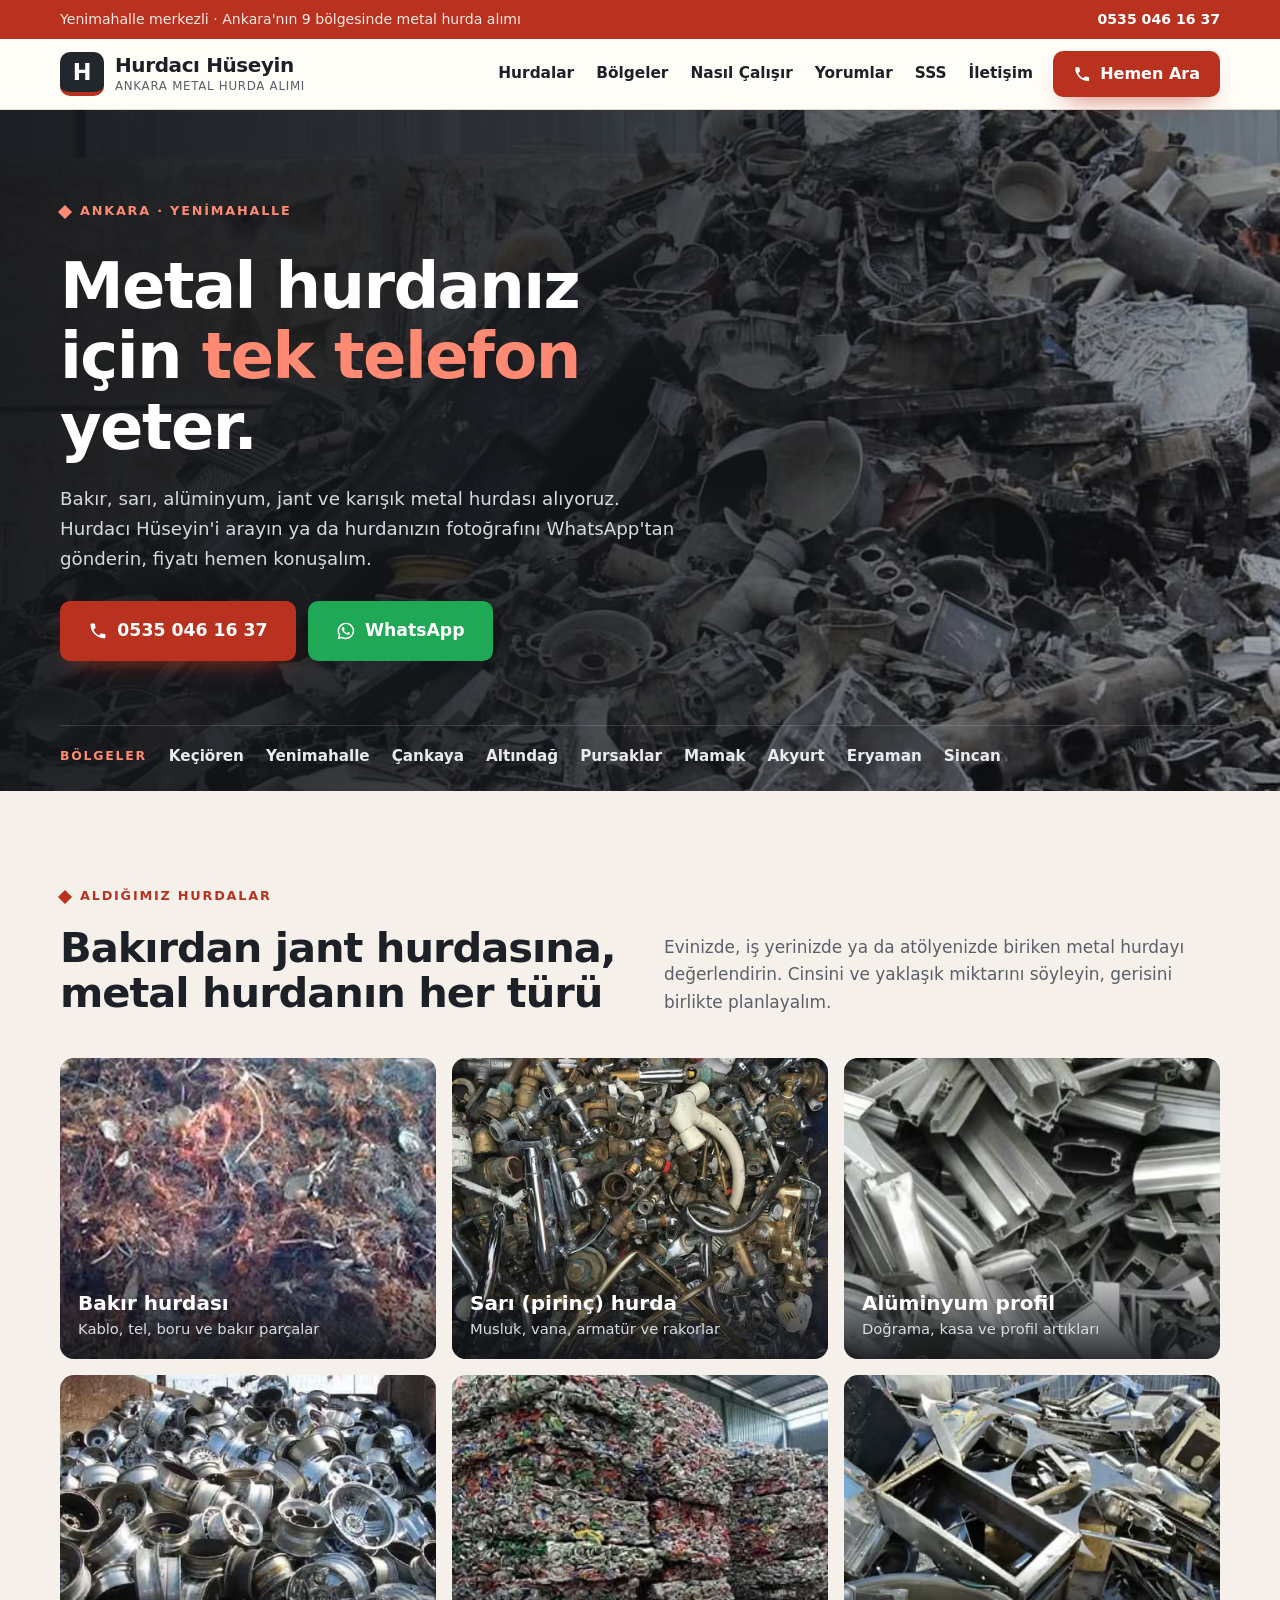
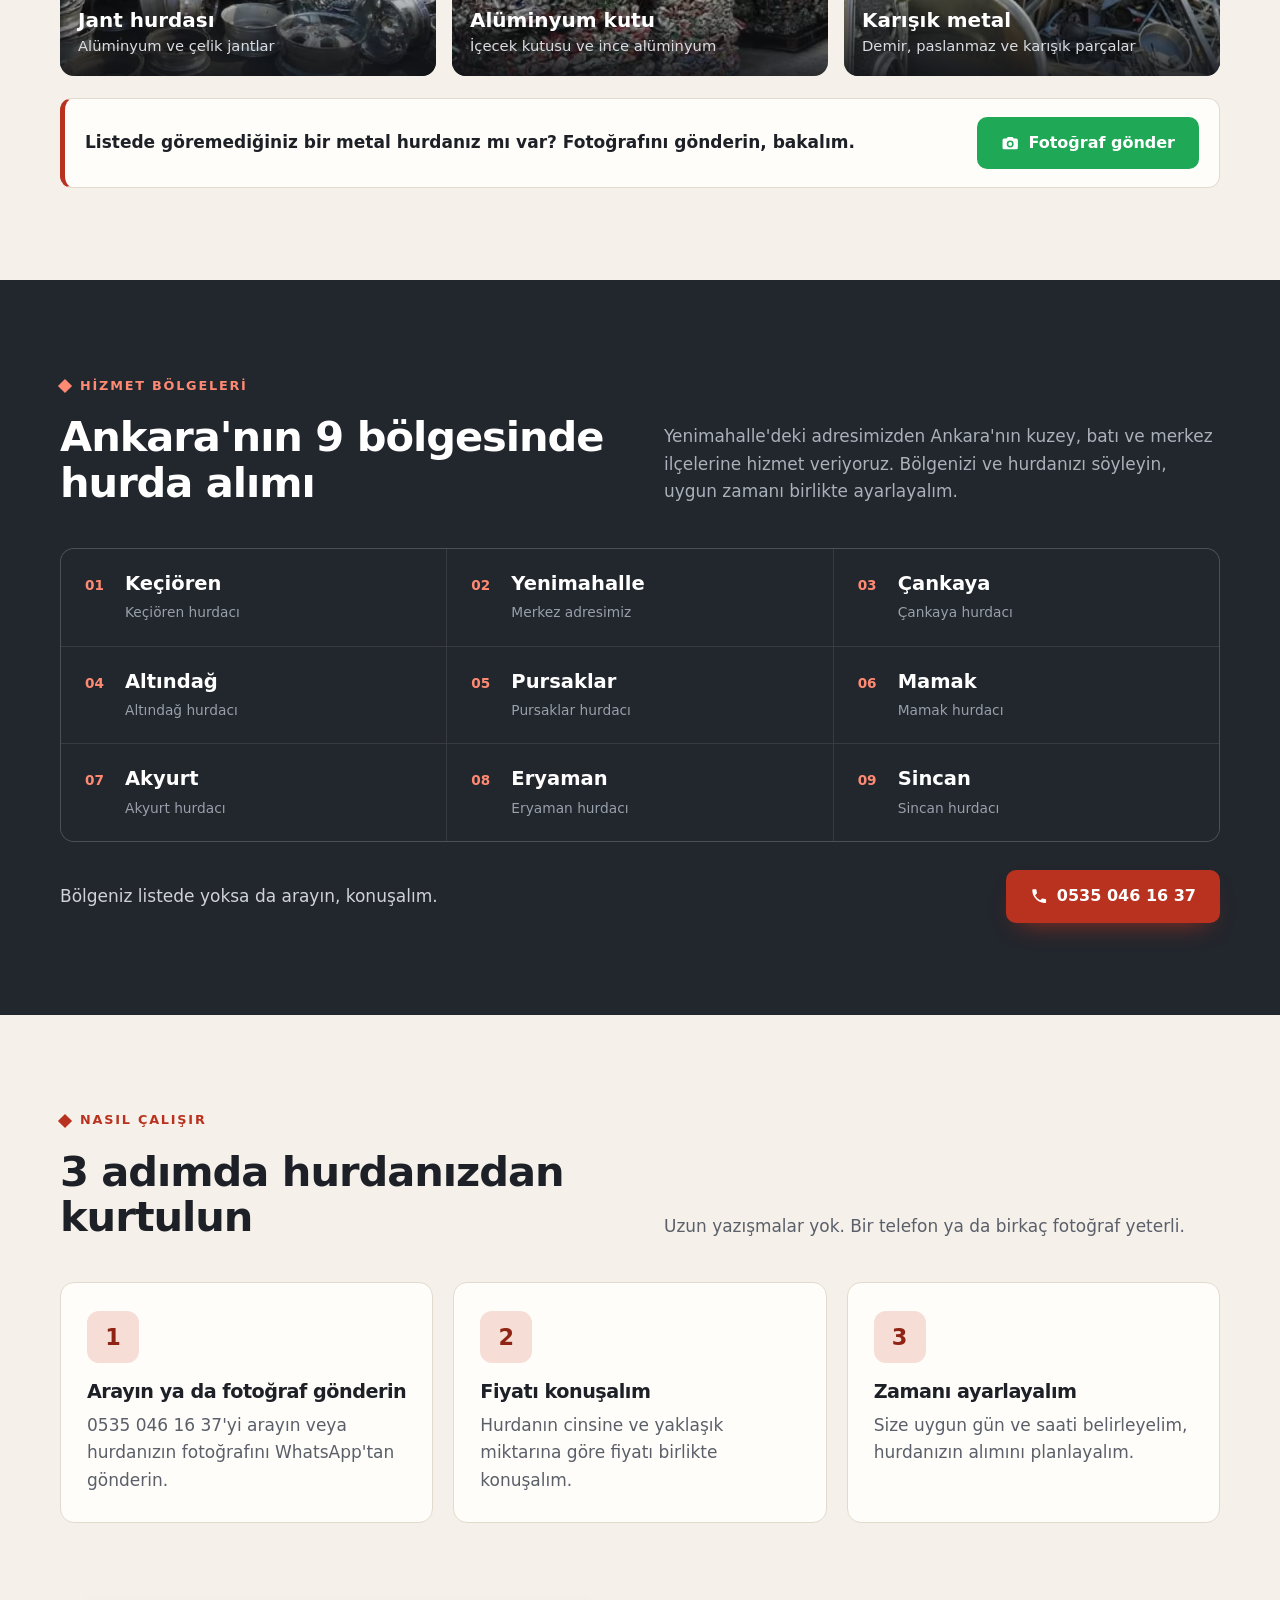
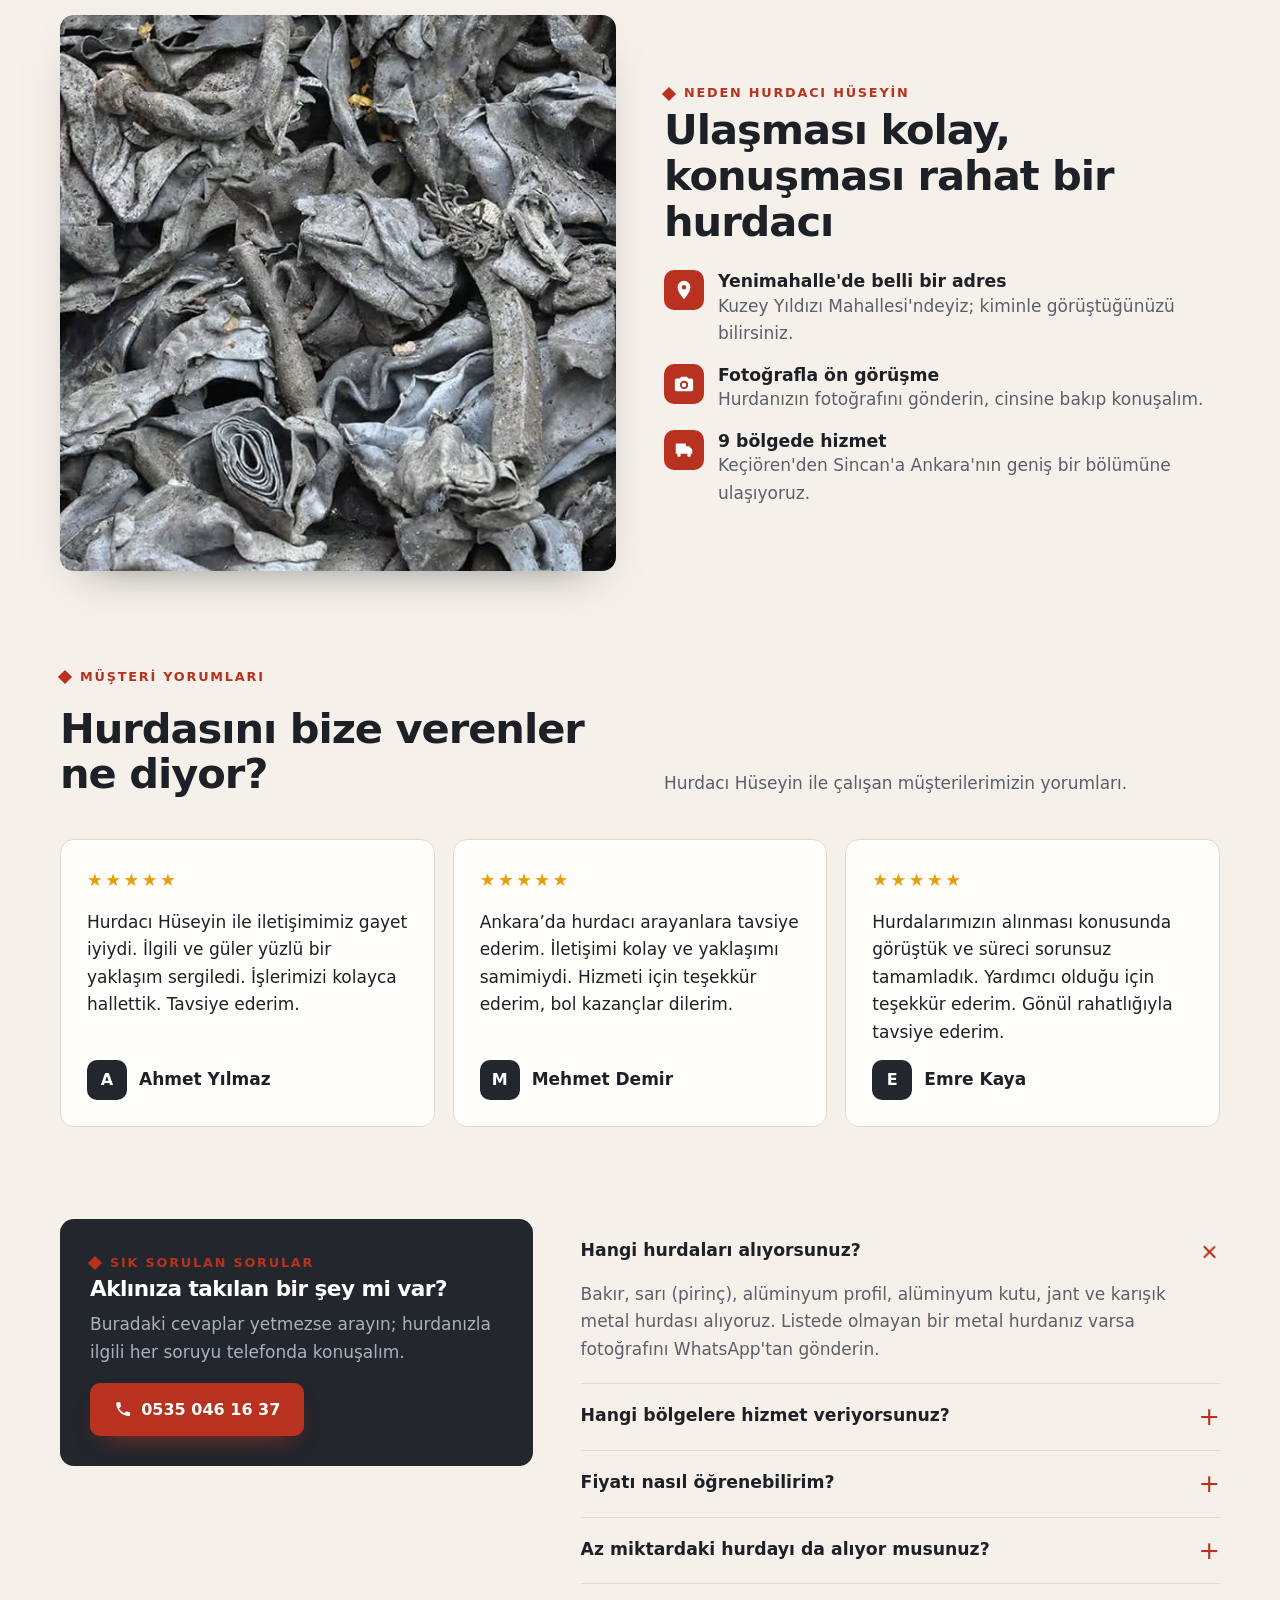
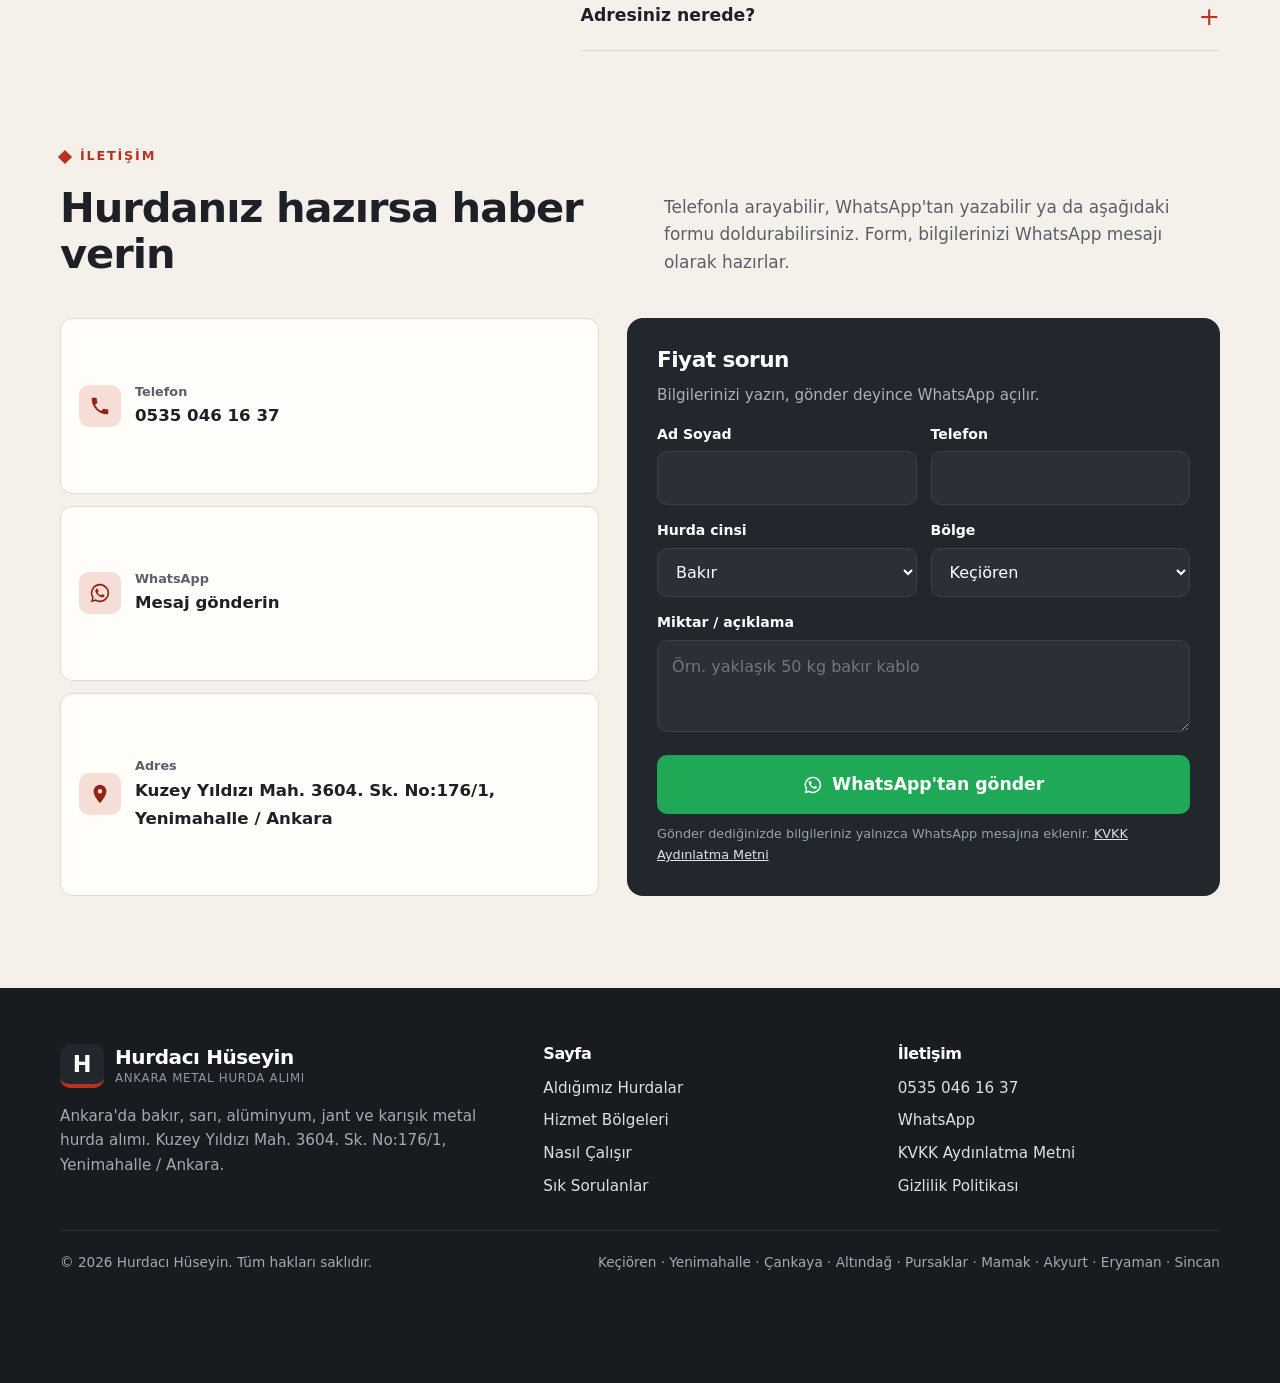
==== index.html @ b7841d63 "Hurdacı Hüseyin sitesi: ilk sürüm Co-Authored-By: Claude Opus 5.5 <noreply@anthropic.com>" ====
<!DOCTYPE html>
<html lang="tr">
<head>
<meta charset="UTF-8">
<meta name="viewport" content="width=device-width, initial-scale=1">
<title>Ankara Hurdacı Hüseyin | Bakır, Sarı, Alüminyum ve Metal Hurda Alımı</title>
<meta name="description" content="Hurdacı Hüseyin: Ankara Yenimahalle merkezli metal hurda alımı. Bakır, sarı (pirinç), alüminyum, jant ve karışık metal hurdası. Keçiören, Çankaya, Altındağ, Pursaklar, Mamak, Akyurt, Eryaman, Sincan. 0535 046 16 37">
<link rel="canonical" href="https://ankarahurdacihuseyin.com.tr/">
<meta name="robots" content="index, follow, max-image-preview:large">
<meta name="theme-color" content="#22262d">
<meta property="og:type" content="website">
<meta property="og:locale" content="tr_TR">
<meta property="og:site_name" content="Hurdacı Hüseyin">
<meta property="og:title" content="Ankara Hurdacı Hüseyin | Metal Hurda Alımı">
<meta property="og:description" content="Bakır, sarı, alüminyum, jant ve karışık metal hurdası alımı. Ankara'nın 9 bölgesinde hizmet. 0535 046 16 37">
<meta property="og:url" content="https://ankarahurdacihuseyin.com.tr/">
<meta property="og:image" content="https://ankarahurdacihuseyin.com.tr/assets/img/og-image.jpg">
<meta property="og:image:width" content="1200">
<meta property="og:image:height" content="630">
<meta name="twitter:card" content="summary_large_image">
<link rel="icon" href="assets/img/favicon.svg" type="image/svg+xml">
<link rel="apple-touch-icon" href="assets/img/apple-touch-icon.png">
<link rel="preload" as="image" type="image/avif" href="assets/img/ankara-hurda-alimi-hurdaci-huseyin-1200.avif" imagesrcset="assets/img/ankara-hurda-alimi-hurdaci-huseyin-480.avif 480w, assets/img/ankara-hurda-alimi-hurdaci-huseyin-768.avif 768w, assets/img/ankara-hurda-alimi-hurdaci-huseyin-1200.avif 1200w" imagesizes="100vw" fetchpriority="high">
<link rel="preload" href="assets/fonts/plus-jakarta-sans-latin.woff2" as="font" type="font/woff2" crossorigin>
<style id="inline-css">@font-face{font-family:"Jakarta";font-style:normal;font-weight:500 800;font-display:swap;src:url(assets/fonts/plus-jakarta-sans-latin-ext.woff2) format("woff2");unicode-range:U+0100-02BA,U+02BD-02C5,U+02C7-02CC,U+02CE-02D7,U+02DD-02FF,U+0304,U+0308,U+0329,U+1D00-1DBF,U+1E00-1E9F,U+1EF2-1EFF,U+2020,U+20A0-20AB,U+20AD-20C0,U+2113,U+2C60-2C7F,U+A720-A7FF}@font-face{font-family:"Jakarta";font-style:normal;font-weight:500 800;font-display:swap;src:url(assets/fonts/plus-jakarta-sans-latin.woff2) format("woff2");unicode-range:U+0000-00FF,U+0131,U+0152-0153,U+02BB-02BC,U+02C6,U+02DA,U+02DC,U+0304,U+0308,U+0329,U+2000-206F,U+20AC,U+2122,U+2191,U+2193,U+2212,U+2215,U+FEFF,U+FFFD}@font-face{font-family:"Inter";font-style:normal;font-weight:400 700;font-display:swap;src:url(assets/fonts/inter-latin-ext.woff2) format("woff2");unicode-range:U+0100-02BA,U+02BD-02C5,U+02C7-02CC,U+02CE-02D7,U+02DD-02FF,U+0304,U+0308,U+0329,U+1D00-1DBF,U+1E00-1E9F,U+1EF2-1EFF,U+2020,U+20A0-20AB,U+20AD-20C0,U+2113,U+2C60-2C7F,U+A720-A7FF}@font-face{font-family:"Inter";font-style:normal;font-weight:400 700;font-display:swap;src:url(assets/fonts/inter-latin.woff2) format("woff2");unicode-range:U+0000-00FF,U+0131,U+0152-0153,U+02BB-02BC,U+02C6,U+02DA,U+02DC,U+0304,U+0308,U+0329,U+2000-206F,U+20AC,U+2122,U+2191,U+2193,U+2212,U+2215,U+FEFF,U+FFFD}@font-face{font-family:"Jakarta Fallback";src:local("Arial");size-adjust:104%;ascent-override:94%;descent-override:24%;line-gap-override:0%}@font-face{font-family:"Inter Fallback";src:local("Arial");size-adjust:107%;ascent-override:90%;descent-override:22%;line-gap-override:0%}:root{--bg:#f5f1ea;--paper:#fffdf9;--ink:#1d2026;--muted:#5a5f69;--line:#e2dacd;--brick:#b8321f;--brick-2:#8f2414;--brick-soft:#f6ddd6;--graphite:#22262d;--graphite-2:#181b20;--steel:#8a93a0;--wa:#1fa855;--radius:14px;--shadow:0 20px 44px -26px rgba(29,32,38,.55);--head:"Jakarta","Jakarta Fallback",system-ui,sans-serif;--body:"Inter","Inter Fallback",system-ui,sans-serif}*,*::before,*::after{box-sizing:border-box}html{scroll-behavior:smooth;-webkit-text-size-adjust:100%}body{margin:0;background:var(--bg);color:var(--ink);font-family:var(--body);font-size:17px;line-height:1.62;-webkit-font-smoothing:antialiased}img{max-width:100%;height:auto;display:block}a{color:inherit}h1,h2,h3{font-family:var(--head);line-height:1.1;margin:0 0 .5em;letter-spacing:-.025em}h1{font-size:clamp(2.2rem,5.4vw,4rem);font-weight:800}h2{font-size:clamp(1.75rem,3.4vw,2.6rem);font-weight:800}h3{font-size:1.2rem;font-weight:700}p{margin:0 0 1em}.container{width:min(1160px,100% - 32px);margin-inline:auto}.ic{width:1.15em;height:1.15em;fill:currentColor;flex:none}.sr-only{position:absolute;width:1px;height:1px;padding:0;margin:-1px;overflow:hidden;clip:rect(0,0,0,0);border:0}.skip{position:absolute;left:-999px;top:8px;background:var(--brick);color:#fff;padding:8px 14px;border-radius:8px;z-index:100}.skip:focus{left:8px}:focus-visible{outline:3px solid var(--brick);outline-offset:3px}section[id]{scroll-margin-top:80px}.btn{display:inline-flex;align-items:center;justify-content:center;gap:.55em;font:700 1rem/1 var(--body);padding:15px 22px;border-radius:10px;text-decoration:none;border:2px solid transparent;cursor:pointer;transition:transform .15s ease,background-color .15s ease}.btn:hover{transform:translateY(-2px)}.btn--brick{background:var(--brick);color:#fff;box-shadow:0 12px 26px -14px rgba(184,50,31,.9)}.btn--brick:hover{background:var(--brick-2)}.btn--wa{background:var(--wa);color:#fff}.btn--wa:hover{background:#178a45}.btn--line{border-color:currentColor;background:transparent}.btn--lg{font-size:1.08rem;padding:18px 26px}.strip{background:var(--brick);color:#fde9e4;font-size:.88rem}.strip .container{display:flex;justify-content:space-between;gap:12px;padding:8px 0;flex-wrap:wrap}.strip a{color:#fff;font-weight:700;text-decoration:none}.header{position:sticky;top:0;z-index:50;background:rgba(255,253,249,.94);backdrop-filter:saturate(1.4) blur(10px);border-bottom:1px solid var(--line)}.header .container{display:flex;align-items:center;gap:20px;min-height:70px}.brand{display:flex;align-items:center;gap:11px;text-decoration:none;margin-right:auto}.brand__mark{width:44px;height:44px;border-radius:10px;background:var(--graphite);color:#fff;display:grid;place-items:center;font:800 1.4rem/1 var(--head);border-bottom:4px solid var(--brick)}.brand__text{display:flex;flex-direction:column;line-height:1.05}.brand__text strong{font:800 1.25rem/1 var(--head);letter-spacing:-.02em}.brand__text small{font-size:.74rem;color:var(--muted);letter-spacing:.06em;text-transform:uppercase;margin-top:5px}.nav{display:flex;gap:22px}.nav a{text-decoration:none;font-weight:600;font-size:.96rem}.nav a:hover{color:var(--brick)}.header__call{padding:12px 18px}.burger{display:none;width:44px;height:44px;border:0;background:var(--graphite);border-radius:10px;color:#fff;cursor:pointer;padding:0}.burger span{display:block;width:20px;height:2px;background:currentColor;margin:4px auto;transition:transform .2s ease,opacity .2s ease}.nav-open .burger span:nth-child(1){transform:translateY(6px) rotate(45deg)}.nav-open .burger span:nth-child(2){opacity:0}.nav-open .burger span:nth-child(3){transform:translateY(-6px) rotate(-45deg)}.hero{position:relative;color:#fff;background:var(--graphite-2);overflow:hidden;isolation:isolate}.hero__bg{position:absolute;inset:0;z-index:-2}.hero__bg img{width:100%;height:100%;object-fit:cover}.hero::before{content:"";position:absolute;inset:0;z-index:-1;background:linear-gradient(100deg,rgba(18,20,24,.94) 0%,rgba(18,20,24,.82) 42%,rgba(18,20,24,.35) 100%)}.hero .container{padding:88px 0 0}.hero__text{max-width:640px}.eyebrow{display:inline-flex;align-items:center;gap:10px;font-weight:700;font-size:.8rem;letter-spacing:.14em;text-transform:uppercase;color:var(--brick)}.eyebrow::before{content:"";width:10px;height:10px;background:currentColor;transform:rotate(45deg)}.hero .eyebrow{color:#ff8a73}.hero h1{color:#fff;margin:.4em 0 .35em}.hero h1 span{color:#ff8a73}.hero__lead{font-size:1.14rem;color:#d6d9de;max-width:34em}.hero__actions{display:flex;flex-wrap:wrap;gap:12px;margin:28px 0 0}.hero__actions .btn--line{color:#fff}.districts{margin-top:64px;border-top:1px solid rgba(255,255,255,.14);padding:18px 0 22px;display:flex;gap:10px 22px;flex-wrap:wrap;align-items:center}.districts b{font:800 .78rem/1 var(--head);letter-spacing:.14em;text-transform:uppercase;color:#ff8a73}.districts span{font-weight:600;color:#e8eaee;font-size:.95rem}.section{padding:92px 0}.head{display:grid;grid-template-columns:1fr 1fr;gap:24px 48px;align-items:end;margin-bottom:42px}.head p{color:var(--muted);margin:0;font-size:1.06rem}.head h2{margin:.35em 0 0}.scrap{display:grid;grid-template-columns:repeat(3,1fr);gap:16px}.scrap__item{margin:0;position:relative;border-radius:var(--radius);overflow:hidden;background:#d8d2c7;aspect-ratio:4/3.2}.scrap__item img{width:100%;height:100%;object-fit:cover;transition:transform .5s ease}.scrap__item:hover img{transform:scale(1.04)}.scrap__item figcaption{position:absolute;inset:auto 0 0 0;padding:44px 18px 16px;background:linear-gradient(transparent,rgba(18,20,24,.88));color:#fff}.scrap__item figcaption strong{display:block;font:800 1.25rem/1.15 var(--head)}.scrap__item figcaption span{font-size:.92rem;color:#d9dce1}.scrap__item--wide{grid-column:span 2;aspect-ratio:auto}.scrap-note{margin-top:22px;display:flex;flex-wrap:wrap;gap:12px 20px;align-items:center;background:var(--paper);border:1px solid var(--line);border-left:5px solid var(--brick);border-radius:12px;padding:18px 20px}.scrap-note p{margin:0 auto 0 0;font-weight:600}.zone{background:var(--graphite);color:#e6e8ec}.zone h2{color:#fff}.zone .head p{color:#aab1bb}.zone .eyebrow{color:#ff8a73}.zone__grid{display:grid;grid-template-columns:repeat(3,1fr);gap:1px;background:rgba(255,255,255,.1);border:1px solid rgba(255,255,255,.1);border-radius:var(--radius);overflow:hidden}.zone__grid li{list-style:none;background:var(--graphite);padding:22px 24px;display:flex;align-items:baseline;gap:14px}.zone__grid em{font:800 .85rem/1 var(--head);font-style:normal;color:#ff8a73;min-width:26px}.zone__grid strong{font:700 1.22rem/1.2 var(--head);color:#fff}.zone__grid small{display:block;color:#98a0ab;font-size:.86rem;margin-top:3px}.zone__grid{padding:0;margin:0}.zone__foot{margin-top:28px;display:flex;flex-wrap:wrap;gap:12px;align-items:center}.zone__foot p{margin:0 auto 0 0;color:#cfd3d9}.steps{display:grid;grid-template-columns:repeat(3,1fr);gap:20px;counter-reset:s;padding:0;margin:0}.steps li{list-style:none;background:var(--paper);border:1px solid var(--line);border-radius:var(--radius);padding:28px 26px;position:relative}.steps li::before{counter-increment:s;content:counter(s);display:grid;place-items:center;width:52px;height:52px;border-radius:12px;background:var(--brick-soft);color:var(--brick-2);font:800 1.4rem/1 var(--head);margin-bottom:18px}.steps p{color:var(--muted);margin:0}.why{display:grid;grid-template-columns:1fr 1fr;gap:48px;align-items:center}.why__img{margin:0;border-radius:var(--radius);overflow:hidden;box-shadow:var(--shadow)}.why__img img{width:100%;aspect-ratio:1/1;object-fit:cover}.why__list{list-style:none;padding:0;margin:26px 0 0;display:grid;gap:16px}.why__list li{display:flex;gap:14px;align-items:flex-start}.why__list .ic{width:40px;height:40px;padding:9px;border-radius:10px;background:var(--brick);color:#fff}.why__list strong{display:block;font:700 1.08rem/1.3 var(--head)}.why__list span{color:var(--muted)}.reviews{display:grid;grid-template-columns:repeat(3,1fr);gap:18px}.review{margin:0;background:var(--paper);border:1px solid var(--line);border-radius:var(--radius);padding:26px;display:flex;flex-direction:column;gap:14px}.review__stars{color:#e3a008;font-size:1.1rem;letter-spacing:.14em}.review blockquote{margin:0;flex:1}.review blockquote p{margin:0}.review figcaption{display:flex;align-items:center;gap:12px;font-weight:700}.review__av{width:40px;height:40px;border-radius:10px;background:var(--graphite);color:#fff;display:grid;place-items:center;font:800 1rem/1 var(--head);flex:none}.faq{display:grid;grid-template-columns:.85fr 1.15fr;gap:48px;align-items:start}.faq__list details{border-bottom:1px solid var(--line);padding:4px 0}.faq__list summary{cursor:pointer;list-style:none;display:flex;justify-content:space-between;gap:16px;padding:16px 0;font:700 1.08rem/1.35 var(--head)}.faq__list summary::-webkit-details-marker{display:none}.faq__list summary::after{content:"+";font:500 1.6rem/1 var(--body);color:var(--brick);transition:transform .2s ease}.faq__list details[open] summary::after{transform:rotate(45deg)}.faq__list details p{color:var(--muted);margin:0 0 16px}.faq__side{position:sticky;top:100px;background:var(--graphite);color:#e6e8ec;border-radius:var(--radius);padding:30px}.faq__side h3{color:#fff;font-size:1.35rem}.faq__side p{color:#aab1bb}.contact__grid{display:grid;grid-template-columns:1fr 1.1fr;gap:28px}.contact__grid>*{min-width:0}.info{display:grid;gap:12px}.info a,.info div{display:flex;gap:14px;align-items:center;background:var(--paper);border:1px solid var(--line);border-radius:12px;padding:16px 18px;text-decoration:none}.info .ic{width:42px;height:42px;padding:10px;border-radius:10px;background:var(--brick-soft);color:var(--brick-2)}.info small{display:block;color:var(--muted);font-size:.8rem;font-weight:600}.info strong{font-size:1.04rem}.form{background:var(--graphite);color:#e6e8ec;border-radius:16px;padding:30px}.form h3{color:#fff;font-size:1.35rem}.form p{color:#aab1bb;font-size:.95rem}.form__row{display:grid;grid-template-columns:1fr 1fr;gap:14px}.form label{display:block;font-weight:700;font-size:.88rem;margin:0 0 6px;color:#fff}.form input,.form select,.form textarea{width:100%;font:inherit;font-size:1rem;padding:13px 14px;border:1.5px solid #3a404a;border-radius:10px;background:#2b3038;color:#fff;margin-bottom:14px}.form input:focus,.form select:focus,.form textarea:focus{border-color:#ff8a73;outline:none}.form textarea{min-height:92px;resize:vertical}.form .btn{width:100%}.form small{display:block;margin-top:10px;color:#98a0ab;font-size:.8rem}.form small a{color:#dfe2e6}.footer{background:var(--graphite-2);color:#a3aab4;padding:56px 0 110px;font-size:.95rem}.footer .container{display:grid;grid-template-columns:1.4fr 1fr 1fr;gap:32px}.footer__title{color:#fff;font:700 1rem/1.2 var(--head);margin:0 0 .8em}.footer a{color:#dce0e5;text-decoration:none}.footer a:hover{color:#fff;text-decoration:underline}.footer ul{list-style:none;padding:0;margin:0;display:grid;gap:8px}.footer .brand__text strong{color:#fff}.footer .brand__text small{color:#8f97a2}.footer__bottom{grid-column:1/-1;border-top:1px solid rgba(255,255,255,.1);padding-top:20px;display:flex;justify-content:space-between;gap:16px;flex-wrap:wrap;font-size:.85rem}.dock{position:fixed;left:12px;right:12px;bottom:12px;z-index:60;display:none;gap:10px}.dock .btn{flex:1;padding:15px 12px;box-shadow:0 12px 30px -10px rgba(0,0,0,.45)}.legal{padding:64px 0 96px}.legal .container{max-width:820px}.legal h2{font-size:1.4rem;margin-top:1.6em}.legal p,.legal li{color:var(--muted)}.reveal{opacity:0;transform:translateY(16px);transition:opacity .6s ease,transform .6s ease}.reveal.is-in{opacity:1;transform:none}@media (prefers-reduced-motion:reduce){*{scroll-behavior:auto!important}.reveal{opacity:1;transform:none;transition:none}.btn,.scrap__item img{transition:none}}@media (max-width:1000px){.scrap{grid-template-columns:1fr 1fr}.zone__grid{grid-template-columns:1fr 1fr}.why,.faq{grid-template-columns:1fr}.faq__side{position:static}.head{grid-template-columns:1fr}}@media (max-width:880px){.burger{display:block}.header__call .txt{display:none}.header__call{padding:12px}.nav{position:fixed;inset:104px 16px auto 16px;flex-direction:column;gap:0;background:var(--paper);border:1px solid var(--line);border-radius:14px;padding:8px;box-shadow:var(--shadow);transform:translateY(-12px);opacity:0;pointer-events:none;transition:opacity .2s ease,transform .2s ease}.nav a{padding:14px 12px;border-radius:8px}.nav-open .nav{opacity:1;transform:none;pointer-events:auto}.hero .container{padding-top:56px}.hero::before{background:linear-gradient(180deg,rgba(18,20,24,.78) 0%,rgba(18,20,24,.9) 100%)}.steps,.reviews,.contact__grid{grid-template-columns:1fr}.footer .container{grid-template-columns:1fr 1fr}.footer .container>div:first-child{grid-column:1/-1}.dock{display:flex}.strip .hide-sm{display:none}}@media (max-width:600px){body{font-size:16px}.section{padding:66px 0}.scrap{grid-template-columns:1fr}.scrap__item--wide{grid-column:auto;aspect-ratio:4/3.2}.zone__grid{grid-template-columns:1fr}.form{padding:22px}.form__row{grid-template-columns:1fr;gap:0}.hero__actions .btn{flex:1 1 100%}.brand__text small{display:none}.footer .container{grid-template-columns:1fr}}</style>
<script type="application/ld+json">
{
  "@context": "https://schema.org",
  "@graph": [
    {
      "@type": "RecyclingCenter",
      "@id": "https://ankarahurdacihuseyin.com.tr/#isletme",
      "name": "Hurdacı Hüseyin",
      "alternateName": "Ankara Hurdacı Hüseyin",
      "url": "https://ankarahurdacihuseyin.com.tr/",
      "telephone": "+905350461637",
      "image": "https://ankarahurdacihuseyin.com.tr/assets/img/og-image.jpg",
      "address": {
        "@type": "PostalAddress",
        "streetAddress": "Kuzey Yıldızı Mah. 3604. Sk. No:176/1",
        "addressLocality": "Yenimahalle",
        "addressRegion": "Ankara",
        "addressCountry": "TR"
      },
      "areaServed": [
        {"@type": "City", "name": "Ankara"},
        {"@type": "AdministrativeArea", "name": "Keçiören"},
        {"@type": "AdministrativeArea", "name": "Yenimahalle"},
        {"@type": "AdministrativeArea", "name": "Çankaya"},
        {"@type": "AdministrativeArea", "name": "Altındağ"},
        {"@type": "AdministrativeArea", "name": "Pursaklar"},
        {"@type": "AdministrativeArea", "name": "Mamak"},
        {"@type": "AdministrativeArea", "name": "Akyurt"},
        {"@type": "Place", "name": "Eryaman"},
        {"@type": "AdministrativeArea", "name": "Sincan"}
      ],
      "hasOfferCatalog": {
        "@type": "OfferCatalog",
        "name": "Alınan hurda türleri",
        "itemListElement": [
          {"@type": "Offer", "itemOffered": {"@type": "Service", "name": "Bakır hurda alımı"}},
          {"@type": "Offer", "itemOffered": {"@type": "Service", "name": "Sarı (pirinç) hurda alımı"}},
          {"@type": "Offer", "itemOffered": {"@type": "Service", "name": "Alüminyum profil hurdası alımı"}},
          {"@type": "Offer", "itemOffered": {"@type": "Service", "name": "Jant hurdası alımı"}},
          {"@type": "Offer", "itemOffered": {"@type": "Service", "name": "Alüminyum kutu hurdası alımı"}},
          {"@type": "Offer", "itemOffered": {"@type": "Service", "name": "Karışık metal hurda alımı"}}
        ]
      },
      "contactPoint": {"@type": "ContactPoint", "telephone": "+905350461637", "contactType": "customer service", "availableLanguage": "Turkish"}
    },
    {
      "@type": "WebSite",
      "@id": "https://ankarahurdacihuseyin.com.tr/#site",
      "url": "https://ankarahurdacihuseyin.com.tr/",
      "name": "Hurdacı Hüseyin",
      "inLanguage": "tr-TR"
    },
    {
      "@type": "FAQPage",
      "mainEntity": [
        {"@type": "Question", "name": "Hangi hurdaları alıyorsunuz?", "acceptedAnswer": {"@type": "Answer", "text": "Bakır, sarı (pirinç), alüminyum profil, alüminyum kutu, jant ve karışık metal hurdası alıyoruz. Listede olmayan bir metal hurdanız varsa fotoğrafını WhatsApp'tan gönderin."}},
        {"@type": "Question", "name": "Hangi bölgelere hizmet veriyorsunuz?", "acceptedAnswer": {"@type": "Answer", "text": "Keçiören, Yenimahalle, Çankaya, Altındağ, Pursaklar, Mamak, Akyurt, Eryaman ve Sincan'da hizmet veriyoruz."}},
        {"@type": "Question", "name": "Fiyatı nasıl öğrenebilirim?", "acceptedAnswer": {"@type": "Answer", "text": "0535 046 16 37'yi arayın ya da hurdanın fotoğrafını WhatsApp'tan gönderin. Hurdanın cinsine ve miktarına göre fiyatı birlikte konuşuruz."}},
        {"@type": "Question", "name": "Az miktardaki hurdayı da alıyor musunuz?", "acceptedAnswer": {"@type": "Answer", "text": "Arayıp miktarı ve cinsini söyleyin; durumunuza göre en uygun şekilde planlayalım."}}
      ]
    }
  ]
}
</script>
</head>
<body>
<a class="skip" href="#icerik">İçeriğe geç</a>

<svg width="0" height="0" style="position:absolute" aria-hidden="true">
  <symbol id="i-phone" viewBox="0 0 24 24"><path d="M6.6 10.8a15.1 15.1 0 0 0 6.6 6.6l2.2-2.2c.3-.3.7-.4 1-.2 1.1.4 2.3.6 3.6.6.6 0 1 .4 1 1V20c0 .6-.4 1-1 1A17 17 0 0 1 3 4c0-.6.4-1 1-1h3.5c.6 0 1 .4 1 1 0 1.3.2 2.5.6 3.6.1.3 0 .7-.2 1L6.6 10.8Z"/></symbol>
  <symbol id="i-wa" viewBox="0 0 24 24"><path d="M12 2a10 10 0 0 0-8.6 15.1L2 22l5-1.3A10 10 0 1 0 12 2Zm0 18.2c-1.5 0-3-.4-4.3-1.2l-.3-.2-3 .8.8-2.9-.2-.3A8.2 8.2 0 1 1 12 20.2Zm4.5-6.1c-.2-.1-1.5-.7-1.7-.8-.2-.1-.4-.1-.6.1l-.8 1c-.1.2-.3.2-.5.1-.7-.3-1.4-.7-2-1.2-.5-.5-1-1.1-1.3-1.7-.1-.2 0-.4.1-.5l.4-.5.3-.5v-.5l-.8-1.9c-.2-.5-.4-.4-.6-.4h-.5c-.2 0-.5.1-.7.3-.6.6-.9 1.4-.9 2.2.1.9.4 1.8 1 2.6 1.1 1.6 2.5 2.9 4.2 3.7.5.2.9.4 1.4.5.5.2 1 .2 1.6.1.6-.1 1.4-.6 1.6-1.2.2-.4.2-.9.1-1.1l-.3-.2Z"/></symbol>
  <symbol id="i-pin" viewBox="0 0 24 24"><path d="M12 2a7 7 0 0 0-7 7c0 5.3 7 13 7 13s7-7.7 7-13a7 7 0 0 0-7-7Zm0 9.5A2.5 2.5 0 1 1 12 6.5a2.5 2.5 0 0 1 0 5Z"/></symbol>
  <symbol id="i-truck" viewBox="0 0 24 24"><path d="M3 5h11v9H3V5Zm11 3h3.6L21 11.4V14h-7V8ZM6.5 15.5a2 2 0 1 1 0 4 2 2 0 0 1 0-4Zm11 0a2 2 0 1 1 0 4 2 2 0 0 1 0-4ZM3 14h18v2H3v-2Z"/></symbol>
  <symbol id="i-camera" viewBox="0 0 24 24"><path d="M9 4h6l1.8 2H20a2 2 0 0 1 2 2v10a2 2 0 0 1-2 2H4a2 2 0 0 1-2-2V8a2 2 0 0 1 2-2h3.2L9 4Zm3 4.5a4.5 4.5 0 1 0 0 9 4.5 4.5 0 0 0 0-9Zm0 2a2.5 2.5 0 1 1 0 5 2.5 2.5 0 0 1 0-5Z"/></symbol>
</svg>

<div class="strip">
  <div class="container">
    <span>Yenimahalle merkezli · <span class="hide-sm">Ankara'nın 9 bölgesinde </span>metal hurda alımı</span>
    <a href="tel:+905350461637">0535 046 16 37</a>
  </div>
</div>

<header class="header">
  <div class="container">
    <a href="#giris" class="brand" aria-label="Hurdacı Hüseyin ana sayfa">
      <span class="brand__mark" aria-hidden="true">H</span>
      <span class="brand__text"><strong>Hurdacı Hüseyin</strong><small>Ankara metal hurda alımı</small></span>
    </a>
    <nav class="nav" id="nav" aria-label="Ana menü">
      <a href="#hurdalar">Hurdalar</a>
      <a href="#bolgeler">Bölgeler</a>
      <a href="#nasil-calisir">Nasıl Çalışır</a>
      <a href="#yorumlar">Yorumlar</a>
      <a href="#sss">SSS</a>
      <a href="#iletisim">İletişim</a>
    </nav>
    <a href="tel:+905350461637" class="btn btn--brick header__call" aria-label="Hurdacı Hüseyin'i ara: 0535 046 16 37"><svg class="ic" aria-hidden="true"><use href="#i-phone"/></svg><span class="txt">Hemen Ara</span></a>
    <button class="burger" id="burger" type="button" aria-label="Menüyü aç" aria-controls="nav" aria-expanded="false"><span></span><span></span><span></span></button>
  </div>
</header>

<main id="icerik">

<!-- 1 · Giriş -->
<section class="hero" id="giris">
  <div class="hero__bg">
    <picture>
      <img src="assets/img/ankara-hurda-alimi-hurdaci-huseyin-1200.avif" srcset="assets/img/ankara-hurda-alimi-hurdaci-huseyin-480.avif 480w, assets/img/ankara-hurda-alimi-hurdaci-huseyin-768.avif 768w, assets/img/ankara-hurda-alimi-hurdaci-huseyin-1200.avif 1200w" sizes="100vw" width="1200" height="1196" alt="Ankara'da toplanmış metal hurda yığını" fetchpriority="high">
    </picture>
  </div>
  <div class="container">
    <div class="hero__text">
      <span class="eyebrow">Ankara · Yenimahalle</span>
      <h1>Metal hurdanız için <span>tek telefon</span> yeter.</h1>
      <p class="hero__lead">Bakır, sarı, alüminyum, jant ve karışık metal hurdası alıyoruz. Hurdacı Hüseyin'i arayın ya da hurdanızın fotoğrafını WhatsApp'tan gönderin, fiyatı hemen konuşalım.</p>
      <div class="hero__actions">
        <a href="tel:+905350461637" class="btn btn--brick btn--lg"><svg class="ic" aria-hidden="true"><use href="#i-phone"/></svg> 0535 046 16 37</a>
        <a href="https://wa.me/905350461637?text=Merhaba%20Hurdac%C4%B1%20H%C3%BCseyin%2C%20hurdam%20var%2C%20fiyat%20almak%20istiyorum." class="btn btn--wa btn--lg" target="_blank" rel="noopener"><svg class="ic" aria-hidden="true"><use href="#i-wa"/></svg> WhatsApp</a>
      </div>
    </div>
    <div class="districts" aria-label="Hizmet bölgeleri">
      <b>Bölgeler</b>
      <span>Keçiören</span><span>Yenimahalle</span><span>Çankaya</span><span>Altındağ</span><span>Pursaklar</span><span>Mamak</span><span>Akyurt</span><span>Eryaman</span><span>Sincan</span>
    </div>
  </div>
</section>

<!-- 2 · Hurdalar -->
<section class="section" id="hurdalar">
  <div class="container">
    <div class="head reveal">
      <div>
        <span class="eyebrow">Aldığımız hurdalar</span>
        <h2>Bakırdan jant hurdasına, metal hurdanın her türü</h2>
      </div>
      <p>Evinizde, iş yerinizde ya da atölyenizde biriken metal hurdayı değerlendirin. Cinsini ve yaklaşık miktarını söyleyin, gerisini birlikte planlayalım.</p>
    </div>
    <div class="scrap">
      <figure class="scrap__item reveal">
        <img src="assets/img/ankara-bakir-hurdasi-alimi-670.avif" srcset="assets/img/ankara-bakir-hurdasi-alimi-480.avif 480w, assets/img/ankara-bakir-hurdasi-alimi-670.avif 670w" sizes="(max-width:600px) 100vw, (max-width:1000px) 50vw, 380px" width="670" height="440" alt="Ankara bakır kablo ve tel hurdası" loading="lazy" decoding="async">
        <figcaption><strong>Bakır hurdası</strong><span>Kablo, tel, boru ve bakır parçalar</span></figcaption>
      </figure>
      <figure class="scrap__item reveal">
        <img src="assets/img/ankara-sari-pirinc-hurda-alimi-800.avif" srcset="assets/img/ankara-sari-pirinc-hurda-alimi-480.avif 480w, assets/img/ankara-sari-pirinc-hurda-alimi-800.avif 800w" sizes="(max-width:600px) 100vw, (max-width:1000px) 50vw, 380px" width="800" height="800" alt="Sarı pirinç musluk ve armatür hurdası" loading="lazy" decoding="async">
        <figcaption><strong>Sarı (pirinç) hurda</strong><span>Musluk, vana, armatür ve rakorlar</span></figcaption>
      </figure>
      <figure class="scrap__item reveal">
        <img src="assets/img/ankara-aluminyum-profil-hurdasi-800.avif" srcset="assets/img/ankara-aluminyum-profil-hurdasi-480.avif 480w, assets/img/ankara-aluminyum-profil-hurdasi-800.avif 800w" sizes="(max-width:600px) 100vw, (max-width:1000px) 50vw, 380px" width="800" height="800" alt="Alüminyum profil hurdası" loading="lazy" decoding="async">
        <figcaption><strong>Alüminyum profil</strong><span>Doğrama, kasa ve profil artıkları</span></figcaption>
      </figure>
      <figure class="scrap__item reveal">
        <img src="assets/img/ankara-jant-hurdasi-alimi-800.avif" srcset="assets/img/ankara-jant-hurdasi-alimi-480.avif 480w, assets/img/ankara-jant-hurdasi-alimi-800.avif 800w" sizes="(max-width:600px) 100vw, (max-width:1000px) 50vw, 380px" width="800" height="600" alt="Alüminyum jant hurdası" loading="lazy" decoding="async">
        <figcaption><strong>Jant hurdası</strong><span>Alüminyum ve çelik jantlar</span></figcaption>
      </figure>
      <figure class="scrap__item reveal">
        <img src="assets/img/ankara-aluminyum-kutu-hurdasi-300.avif" sizes="(max-width:600px) 100vw, (max-width:1000px) 50vw, 380px" width="300" height="300" alt="Preslenmiş alüminyum kutu hurdası" loading="lazy" decoding="async">
        <figcaption><strong>Alüminyum kutu</strong><span>İçecek kutusu ve ince alüminyum</span></figcaption>
      </figure>
      <figure class="scrap__item reveal">
        <img src="assets/img/ankara-karisik-metal-hurda-800.avif" srcset="assets/img/ankara-karisik-metal-hurda-480.avif 480w, assets/img/ankara-karisik-metal-hurda-800.avif 800w" sizes="(max-width:600px) 100vw, (max-width:1000px) 50vw, 380px" width="800" height="1073" alt="Karışık metal ve paslanmaz hurda" loading="lazy" decoding="async">
        <figcaption><strong>Karışık metal</strong><span>Demir, paslanmaz ve karışık parçalar</span></figcaption>
      </figure>
    </div>
    <div class="scrap-note reveal">
      <p>Listede göremediğiniz bir metal hurdanız mı var? Fotoğrafını gönderin, bakalım.</p>
      <a href="https://wa.me/905350461637?text=Merhaba%20Hurdac%C4%B1%20H%C3%BCseyin%2C%20hurdam%C4%B1n%20foto%C4%9Fraf%C4%B1n%C4%B1%20g%C3%B6nderiyorum." class="btn btn--wa" target="_blank" rel="noopener"><svg class="ic" aria-hidden="true"><use href="#i-camera"/></svg> Fotoğraf gönder</a>
    </div>
  </div>
</section>

<!-- 3 · Bölgeler -->
<section class="section zone" id="bolgeler">
  <div class="container">
    <div class="head reveal">
      <div>
        <span class="eyebrow">Hizmet bölgeleri</span>
        <h2>Ankara'nın 9 bölgesinde hurda alımı</h2>
      </div>
      <p>Yenimahalle'deki adresimizden Ankara'nın kuzey, batı ve merkez ilçelerine hizmet veriyoruz. Bölgenizi ve hurdanızı söyleyin, uygun zamanı birlikte ayarlayalım.</p>
    </div>
    <ul class="zone__grid reveal">
      <li><em>01</em><div><strong>Keçiören</strong><small>Keçiören hurdacı</small></div></li>
      <li><em>02</em><div><strong>Yenimahalle</strong><small>Merkez adresimiz</small></div></li>
      <li><em>03</em><div><strong>Çankaya</strong><small>Çankaya hurdacı</small></div></li>
      <li><em>04</em><div><strong>Altındağ</strong><small>Altındağ hurdacı</small></div></li>
      <li><em>05</em><div><strong>Pursaklar</strong><small>Pursaklar hurdacı</small></div></li>
      <li><em>06</em><div><strong>Mamak</strong><small>Mamak hurdacı</small></div></li>
      <li><em>07</em><div><strong>Akyurt</strong><small>Akyurt hurdacı</small></div></li>
      <li><em>08</em><div><strong>Eryaman</strong><small>Eryaman hurdacı</small></div></li>
      <li><em>09</em><div><strong>Sincan</strong><small>Sincan hurdacı</small></div></li>
    </ul>
    <div class="zone__foot reveal">
      <p>Bölgeniz listede yoksa da arayın, konuşalım.</p>
      <a href="tel:+905350461637" class="btn btn--brick"><svg class="ic" aria-hidden="true"><use href="#i-phone"/></svg> 0535 046 16 37</a>
    </div>
  </div>
</section>

<!-- 4 · Nasıl çalışır -->
<section class="section" id="nasil-calisir">
  <div class="container">
    <div class="head reveal">
      <div>
        <span class="eyebrow">Nasıl çalışır</span>
        <h2>3 adımda hurdanızdan kurtulun</h2>
      </div>
      <p>Uzun yazışmalar yok. Bir telefon ya da birkaç fotoğraf yeterli.</p>
    </div>
    <ol class="steps">
      <li class="reveal"><h3>Arayın ya da fotoğraf gönderin</h3><p>0535 046 16 37'yi arayın veya hurdanızın fotoğrafını WhatsApp'tan gönderin.</p></li>
      <li class="reveal"><h3>Fiyatı konuşalım</h3><p>Hurdanın cinsine ve yaklaşık miktarına göre fiyatı birlikte konuşalım.</p></li>
      <li class="reveal"><h3>Zamanı ayarlayalım</h3><p>Size uygun gün ve saati belirleyelim, hurdanızın alımını planlayalım.</p></li>
    </ol>
  </div>
</section>

<!-- 5 · Neden biz -->
<section class="section" id="neden-biz" style="padding-top:0">
  <div class="container why">
    <figure class="why__img reveal">
      <img src="assets/img/ankara-metal-hurda-yigini-600.avif" srcset="assets/img/ankara-metal-hurda-yigini-480.avif 480w, assets/img/ankara-metal-hurda-yigini-600.avif 600w" sizes="(max-width:1000px) 100vw, 560px" width="600" height="600" alt="Ayrıştırılmış metal hurda" loading="lazy" decoding="async">
    </figure>
    <div class="reveal">
      <span class="eyebrow">Neden Hurdacı Hüseyin</span>
      <h2>Ulaşması kolay, konuşması rahat bir hurdacı</h2>
      <ul class="why__list">
        <li><svg class="ic" aria-hidden="true"><use href="#i-pin"/></svg><div><strong>Yenimahalle'de belli bir adres</strong><span>Kuzey Yıldızı Mahallesi'ndeyiz; kiminle görüştüğünüzü bilirsiniz.</span></div></li>
        <li><svg class="ic" aria-hidden="true"><use href="#i-camera"/></svg><div><strong>Fotoğrafla ön görüşme</strong><span>Hurdanızın fotoğrafını gönderin, cinsine bakıp konuşalım.</span></div></li>
        <li><svg class="ic" aria-hidden="true"><use href="#i-truck"/></svg><div><strong>9 bölgede hizmet</strong><span>Keçiören'den Sincan'a Ankara'nın geniş bir bölümüne ulaşıyoruz.</span></div></li>
      </ul>
    </div>
  </div>
</section>

<!-- 6 · Yorumlar -->
<section class="section" id="yorumlar" style="padding-top:0">
  <div class="container">
    <div class="head reveal">
      <div>
        <span class="eyebrow">Müşteri yorumları</span>
        <h2>Hurdasını bize verenler ne diyor?</h2>
      </div>
      <p>Hurdacı Hüseyin ile çalışan müşterilerimizin yorumları.</p>
    </div>
    <div class="reviews">
      <figure class="review reveal">
        <div class="review__stars" role="img" aria-label="5 üzerinden 5 yıldız">★★★★★</div>
        <blockquote><p>Hurdacı Hüseyin ile iletişimimiz gayet iyiydi. İlgili ve güler yüzlü bir yaklaşım sergiledi. İşlerimizi kolayca hallettik. Tavsiye ederim.</p></blockquote>
        <figcaption><span class="review__av" aria-hidden="true">A</span>Ahmet Yılmaz</figcaption>
      </figure>
      <figure class="review reveal">
        <div class="review__stars" role="img" aria-label="5 üzerinden 5 yıldız">★★★★★</div>
        <blockquote><p>Ankara’da hurdacı arayanlara tavsiye ederim. İletişimi kolay ve yaklaşımı samimiydi. Hizmeti için teşekkür ederim, bol kazançlar dilerim.</p></blockquote>
        <figcaption><span class="review__av" aria-hidden="true">M</span>Mehmet Demir</figcaption>
      </figure>
      <figure class="review reveal">
        <div class="review__stars" role="img" aria-label="5 üzerinden 5 yıldız">★★★★★</div>
        <blockquote><p>Hurdalarımızın alınması konusunda görüştük ve süreci sorunsuz tamamladık. Yardımcı olduğu için teşekkür ederim. Gönül rahatlığıyla tavsiye ederim.</p></blockquote>
        <figcaption><span class="review__av" aria-hidden="true">E</span>Emre Kaya</figcaption>
      </figure>
    </div>
  </div>
</section>

<!-- 7 · SSS -->
<section class="section" id="sss" style="padding-top:0">
  <div class="container faq">
    <div class="faq__side reveal">
      <span class="eyebrow">Sık sorulan sorular</span>
      <h3>Aklınıza takılan bir şey mi var?</h3>
      <p>Buradaki cevaplar yetmezse arayın; hurdanızla ilgili her soruyu telefonda konuşalım.</p>
      <a href="tel:+905350461637" class="btn btn--brick"><svg class="ic" aria-hidden="true"><use href="#i-phone"/></svg> 0535 046 16 37</a>
    </div>
    <div class="faq__list reveal">
      <details open><summary>Hangi hurdaları alıyorsunuz?</summary><p>Bakır, sarı (pirinç), alüminyum profil, alüminyum kutu, jant ve karışık metal hurdası alıyoruz. Listede olmayan bir metal hurdanız varsa fotoğrafını WhatsApp'tan gönderin.</p></details>
      <details><summary>Hangi bölgelere hizmet veriyorsunuz?</summary><p>Keçiören, Yenimahalle, Çankaya, Altındağ, Pursaklar, Mamak, Akyurt, Eryaman ve Sincan'da hizmet veriyoruz.</p></details>
      <details><summary>Fiyatı nasıl öğrenebilirim?</summary><p>0535 046 16 37'yi arayın ya da hurdanın fotoğrafını WhatsApp'tan gönderin. Hurdanın cinsine ve miktarına göre fiyatı birlikte konuşuruz.</p></details>
      <details><summary>Az miktardaki hurdayı da alıyor musunuz?</summary><p>Arayıp miktarı ve cinsini söyleyin; durumunuza göre en uygun şekilde planlayalım.</p></details>
      <details><summary>Adresiniz nerede?</summary><p>Kuzey Yıldızı Mahallesi 3604. Sokak No:176/1, Yenimahalle / Ankara.</p></details>
    </div>
  </div>
</section>

<!-- 8 · İletişim -->
<section class="section" id="iletisim" style="padding-top:0">
  <div class="container">
    <div class="head reveal">
      <div>
        <span class="eyebrow">İletişim</span>
        <h2>Hurdanız hazırsa haber verin</h2>
      </div>
      <p>Telefonla arayabilir, WhatsApp'tan yazabilir ya da aşağıdaki formu doldurabilirsiniz. Form, bilgilerinizi WhatsApp mesajı olarak hazırlar.</p>
    </div>
    <div class="contact__grid">
      <div class="info reveal">
        <a href="tel:+905350461637"><svg class="ic" aria-hidden="true"><use href="#i-phone"/></svg><span><small>Telefon</small><strong>0535 046 16 37</strong></span></a>
        <a href="https://wa.me/905350461637" target="_blank" rel="noopener"><svg class="ic" aria-hidden="true"><use href="#i-wa"/></svg><span><small>WhatsApp</small><strong>Mesaj gönderin</strong></span></a>
        <a href="https://www.google.com/maps/search/?api=1&amp;query=Kuzey+Y%C4%B1ld%C4%B1z%C4%B1+Mah.+3604.+Sk.+No%3A176%2F1+Yenimahalle+Ankara" target="_blank" rel="noopener"><svg class="ic" aria-hidden="true"><use href="#i-pin"/></svg><span><small>Adres</small><strong>Kuzey Yıldızı Mah. 3604. Sk. No:176/1, Yenimahalle / Ankara</strong></span></a>
      </div>
      <form class="form reveal" id="contactForm" novalidate>
        <h3>Fiyat sorun</h3>
        <p>Bilgilerinizi yazın, gönder deyince WhatsApp açılır.</p>
        <div class="form__row">
          <div><label for="ad">Ad Soyad</label><input id="ad" name="ad" autocomplete="name" required></div>
          <div><label for="telefon">Telefon</label><input id="telefon" name="telefon" type="tel" autocomplete="tel" inputmode="tel" required></div>
        </div>
        <div class="form__row">
          <div><label for="cins">Hurda cinsi</label>
            <select id="cins" name="cins">
              <option>Bakır</option><option>Sarı (pirinç)</option><option>Alüminyum profil</option><option>Alüminyum kutu</option><option>Jant</option><option>Karışık metal</option><option>Diğer</option>
            </select></div>
          <div><label for="bolge">Bölge</label>
            <select id="bolge" name="bolge">
              <option>Keçiören</option><option>Yenimahalle</option><option>Çankaya</option><option>Altındağ</option><option>Pursaklar</option><option>Mamak</option><option>Akyurt</option><option>Eryaman</option><option>Sincan</option><option>Diğer</option>
            </select></div>
        </div>
        <label for="mesaj">Miktar / açıklama</label>
        <textarea id="mesaj" name="mesaj" placeholder="Örn. yaklaşık 50 kg bakır kablo"></textarea>
        <button type="submit" class="btn btn--wa btn--lg"><svg class="ic" aria-hidden="true"><use href="#i-wa"/></svg> WhatsApp'tan gönder</button>
        <small>Gönder dediğinizde bilgileriniz yalnızca WhatsApp mesajına eklenir. <a href="kvkk.html">KVKK Aydınlatma Metni</a></small>
      </form>
    </div>
  </div>
</section>

</main>

<footer class="footer">
  <div class="container">
    <div>
      <a href="#giris" class="brand" aria-label="Hurdacı Hüseyin ana sayfa"><span class="brand__mark" aria-hidden="true">H</span><span class="brand__text"><strong>Hurdacı Hüseyin</strong><small>Ankara metal hurda alımı</small></span></a>
      <p style="margin-top:16px">Ankara'da bakır, sarı, alüminyum, jant ve karışık metal hurda alımı. Kuzey Yıldızı Mah. 3604. Sk. No:176/1, Yenimahalle / Ankara.</p>
    </div>
    <div>
      <h2 class="footer__title">Sayfa</h2>
      <ul><li><a href="#hurdalar">Aldığımız Hurdalar</a></li><li><a href="#bolgeler">Hizmet Bölgeleri</a></li><li><a href="#nasil-calisir">Nasıl Çalışır</a></li><li><a href="#sss">Sık Sorulanlar</a></li></ul>
    </div>
    <div>
      <h2 class="footer__title">İletişim</h2>
      <ul><li><a href="tel:+905350461637">0535 046 16 37</a></li><li><a href="https://wa.me/905350461637" target="_blank" rel="noopener">WhatsApp</a></li><li><a href="kvkk.html">KVKK Aydınlatma Metni</a></li><li><a href="gizlilik-politikasi.html">Gizlilik Politikası</a></li></ul>
    </div>
    <div class="footer__bottom">
      <span>© <span data-year>2026</span> Hurdacı Hüseyin. Tüm hakları saklıdır.</span>
      <span>Keçiören · Yenimahalle · Çankaya · Altındağ · Pursaklar · Mamak · Akyurt · Eryaman · Sincan</span>
    </div>
  </div>
</footer>

<div class="dock">
  <a href="tel:+905350461637" class="btn btn--brick"><svg class="ic" aria-hidden="true"><use href="#i-phone"/></svg> Ara</a>
  <a href="https://wa.me/905350461637" class="btn btn--wa" target="_blank" rel="noopener"><svg class="ic" aria-hidden="true"><use href="#i-wa"/></svg> WhatsApp</a>
</div>

<script src="assets/js/main.js?v=1" defer></script>
</body>
</html>
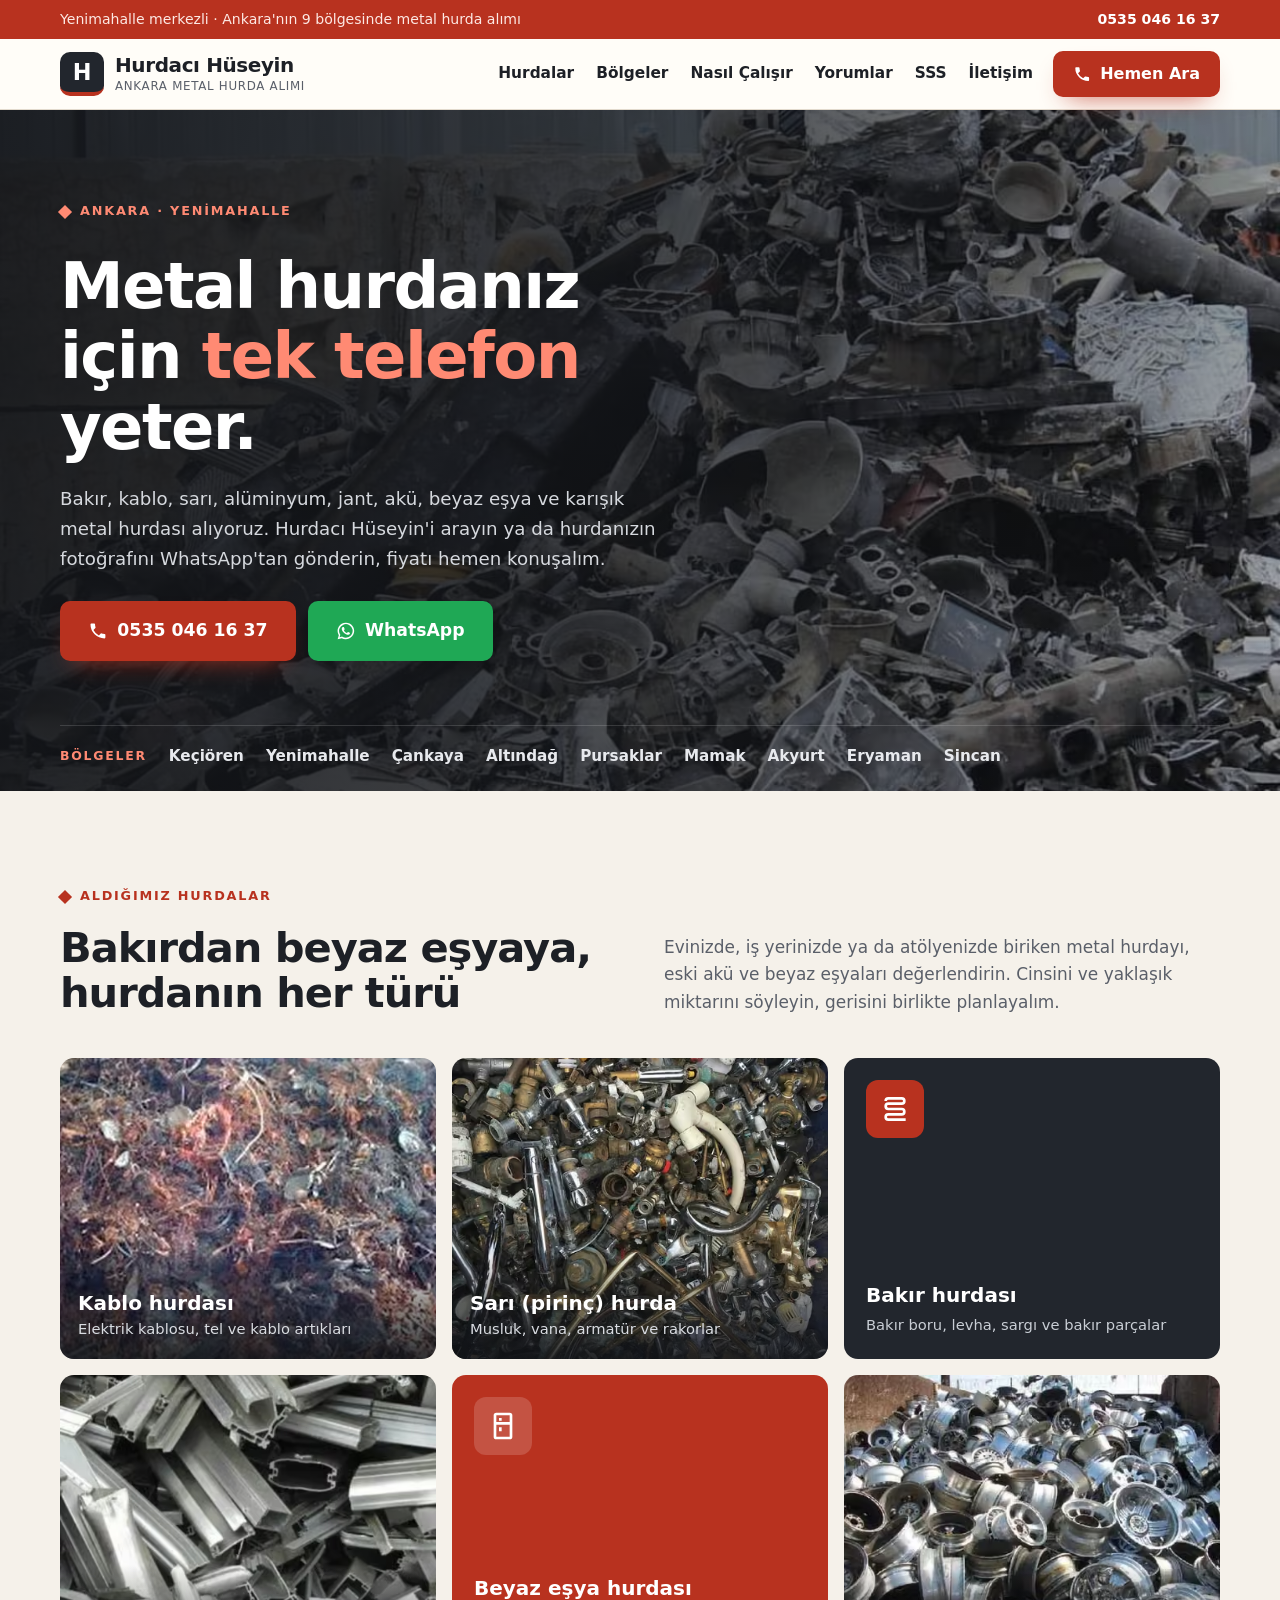
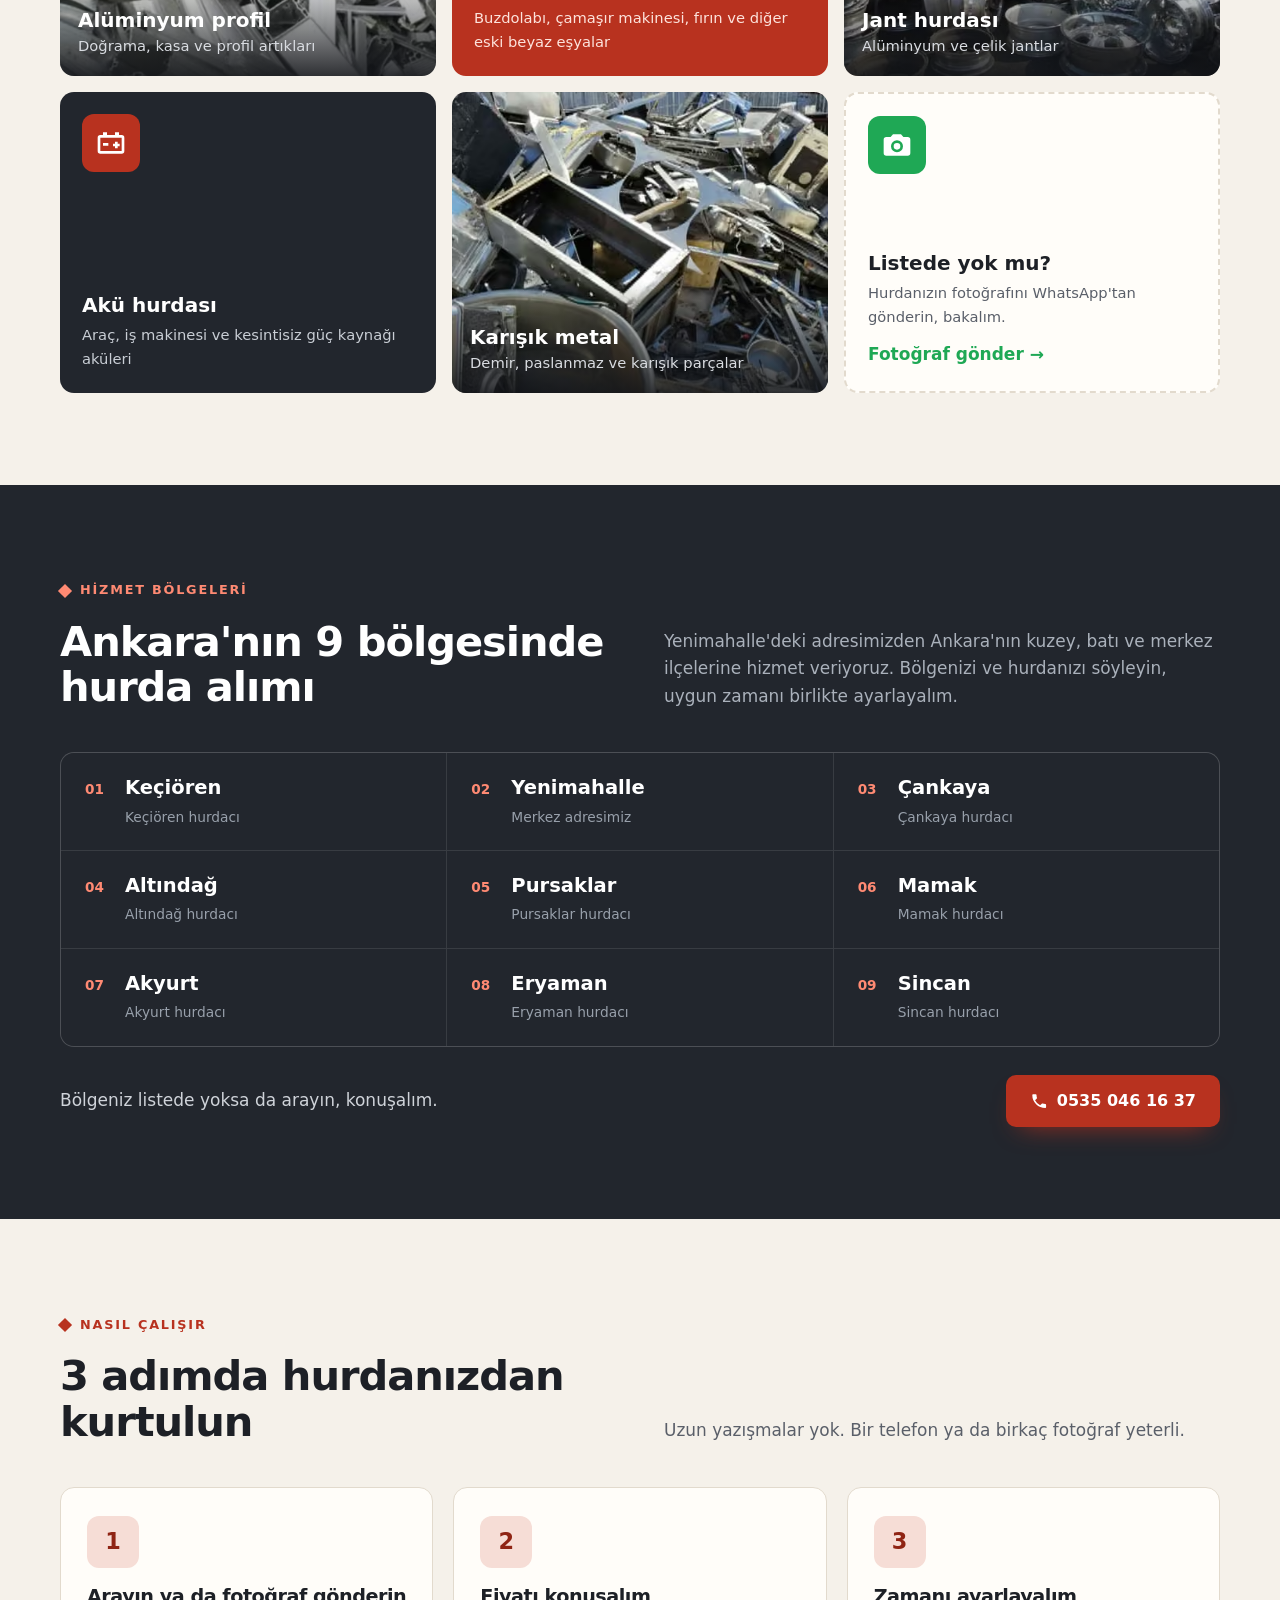
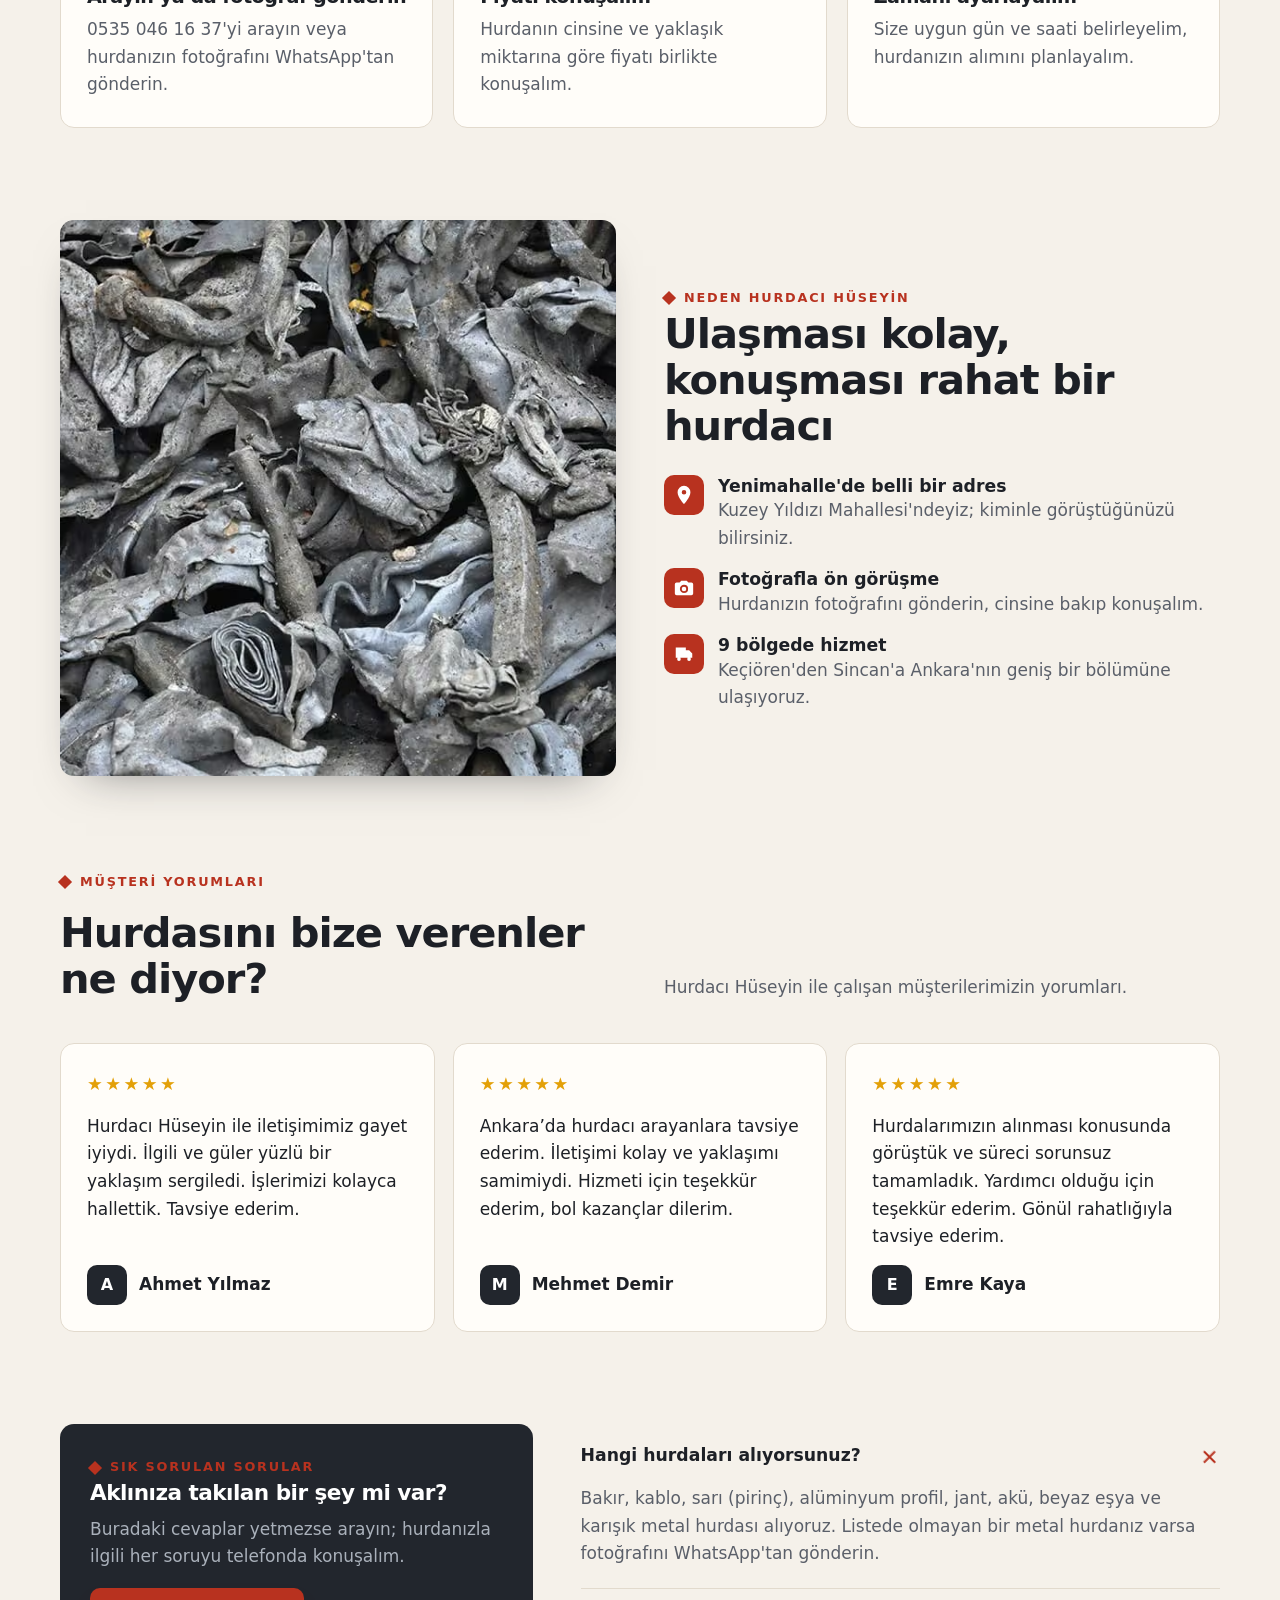
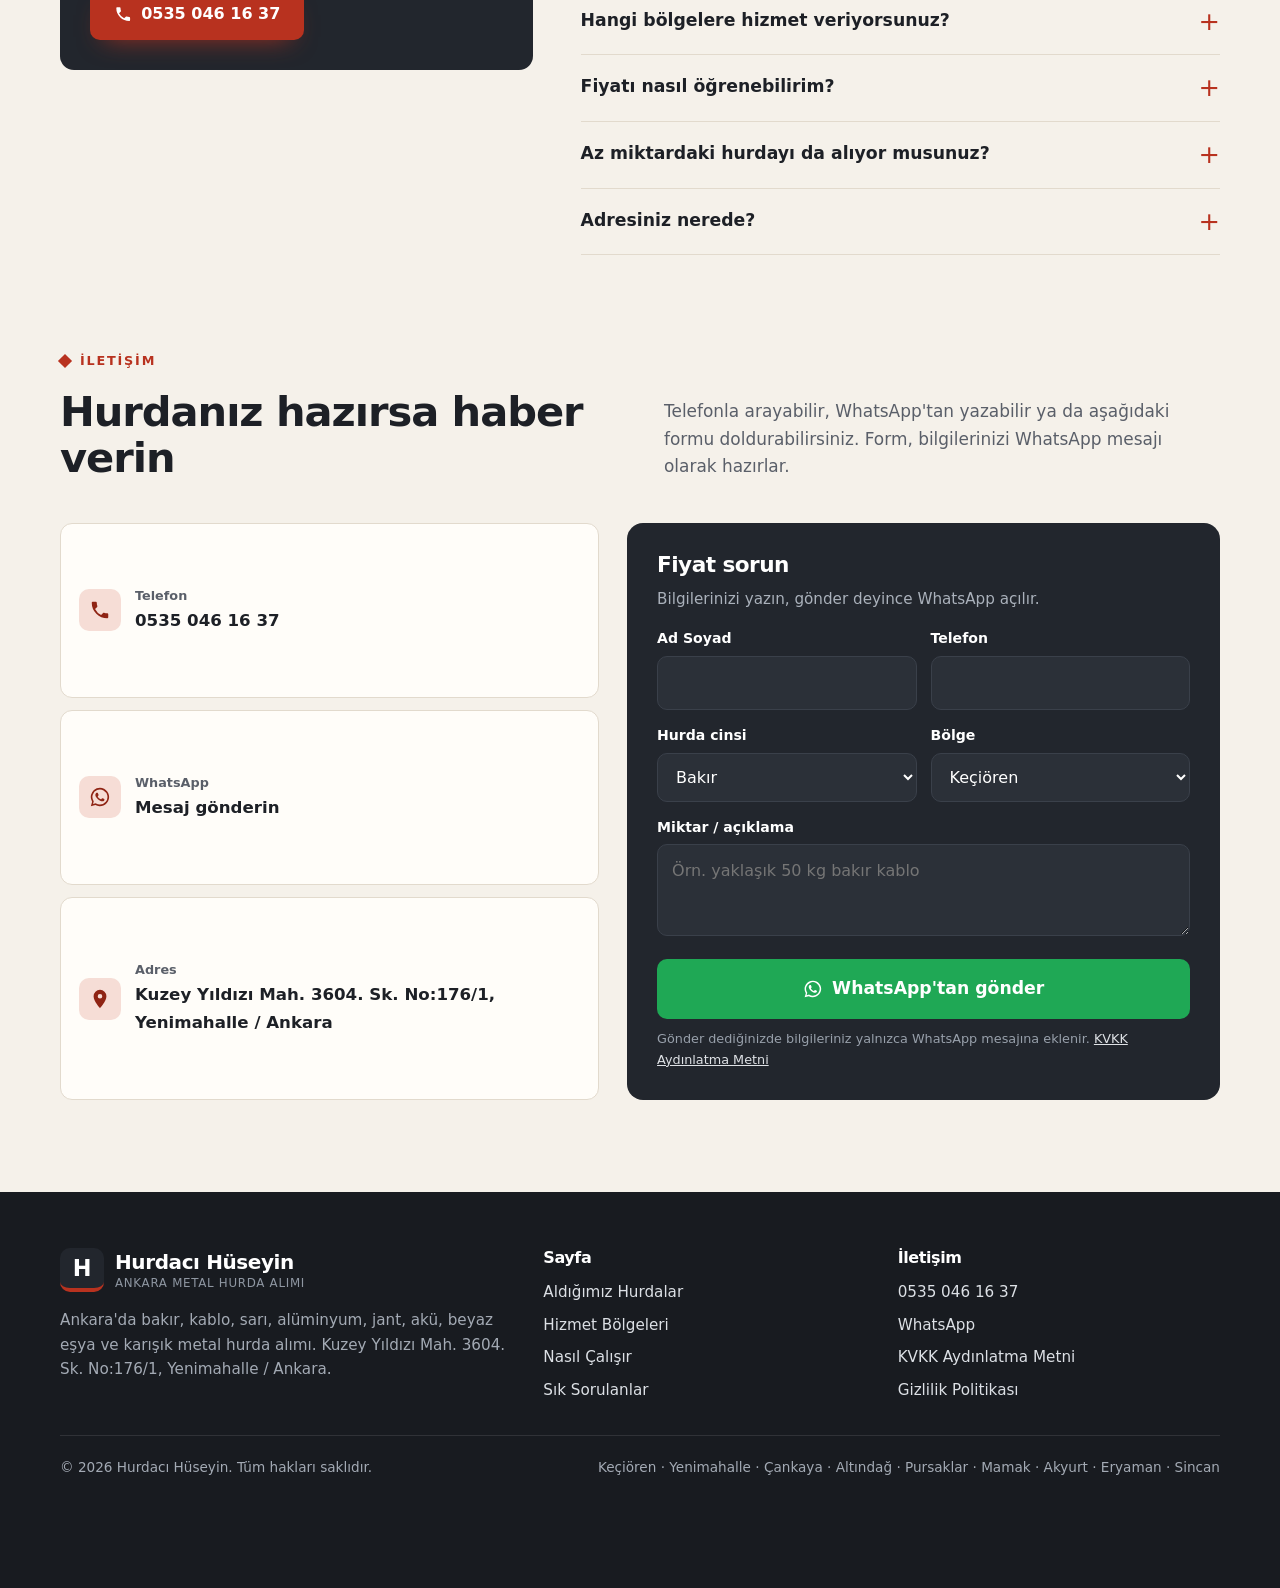
==== commit 5cb9f1ed: "Hurdalar: kablo, bakır, akü ve beyaz eşya kartları; alüminyum kutu kaldırıldı Co-Authored-By: Claude" ====
--- a/index.html
+++ b/index.html
@@ -3,8 +3,8 @@
 <head>
 <meta charset="UTF-8">
 <meta name="viewport" content="width=device-width, initial-scale=1">
-<title>Ankara Hurdacı Hüseyin | Bakır, Sarı, Alüminyum ve Metal Hurda Alımı</title>
-<meta name="description" content="Hurdacı Hüseyin: Ankara Yenimahalle merkezli metal hurda alımı. Bakır, sarı (pirinç), alüminyum, jant ve karışık metal hurdası. Keçiören, Çankaya, Altındağ, Pursaklar, Mamak, Akyurt, Eryaman, Sincan. 0535 046 16 37">
+<title>Ankara Hurdacı Hüseyin | Bakır, Kablo, Akü, Beyaz Eşya ve Metal Hurda Alımı</title>
+<meta name="description" content="Hurdacı Hüseyin: Ankara Yenimahalle merkezli metal hurda alımı. Bakır, kablo, sarı, alüminyum, jant, akü, beyaz eşya ve karışık metal hurdası. Keçiören, Çankaya, Altındağ, Pursaklar, Mamak, Akyurt, Eryaman, Sincan. 0535 046 16 37">
 <link rel="canonical" href="https://ankarahurdacihuseyin.com.tr/">
 <meta name="robots" content="index, follow, max-image-preview:large">
 <meta name="theme-color" content="#22262d">
@@ -12,7 +12,7 @@
 <meta property="og:locale" content="tr_TR">
 <meta property="og:site_name" content="Hurdacı Hüseyin">
 <meta property="og:title" content="Ankara Hurdacı Hüseyin | Metal Hurda Alımı">
-<meta property="og:description" content="Bakır, sarı, alüminyum, jant ve karışık metal hurdası alımı. Ankara'nın 9 bölgesinde hizmet. 0535 046 16 37">
+<meta property="og:description" content="Bakır, kablo, sarı, alüminyum, akü ve beyaz eşya hurdası alımı. Ankara'nın 9 bölgesinde hizmet. 0535 046 16 37">
 <meta property="og:url" content="https://ankarahurdacihuseyin.com.tr/">
 <meta property="og:image" content="https://ankarahurdacihuseyin.com.tr/assets/img/og-image.jpg">
 <meta property="og:image:width" content="1200">
@@ -22,7 +22,7 @@
 <link rel="apple-touch-icon" href="assets/img/apple-touch-icon.png">
 <link rel="preload" as="image" type="image/avif" href="assets/img/ankara-hurda-alimi-hurdaci-huseyin-1200.avif" imagesrcset="assets/img/ankara-hurda-alimi-hurdaci-huseyin-480.avif 480w, assets/img/ankara-hurda-alimi-hurdaci-huseyin-768.avif 768w, assets/img/ankara-hurda-alimi-hurdaci-huseyin-1200.avif 1200w" imagesizes="100vw" fetchpriority="high">
 <link rel="preload" href="assets/fonts/plus-jakarta-sans-latin.woff2" as="font" type="font/woff2" crossorigin>
-<style id="inline-css">@font-face{font-family:"Jakarta";font-style:normal;font-weight:500 800;font-display:swap;src:url(assets/fonts/plus-jakarta-sans-latin-ext.woff2) format("woff2");unicode-range:U+0100-02BA,U+02BD-02C5,U+02C7-02CC,U+02CE-02D7,U+02DD-02FF,U+0304,U+0308,U+0329,U+1D00-1DBF,U+1E00-1E9F,U+1EF2-1EFF,U+2020,U+20A0-20AB,U+20AD-20C0,U+2113,U+2C60-2C7F,U+A720-A7FF}@font-face{font-family:"Jakarta";font-style:normal;font-weight:500 800;font-display:swap;src:url(assets/fonts/plus-jakarta-sans-latin.woff2) format("woff2");unicode-range:U+0000-00FF,U+0131,U+0152-0153,U+02BB-02BC,U+02C6,U+02DA,U+02DC,U+0304,U+0308,U+0329,U+2000-206F,U+20AC,U+2122,U+2191,U+2193,U+2212,U+2215,U+FEFF,U+FFFD}@font-face{font-family:"Inter";font-style:normal;font-weight:400 700;font-display:swap;src:url(assets/fonts/inter-latin-ext.woff2) format("woff2");unicode-range:U+0100-02BA,U+02BD-02C5,U+02C7-02CC,U+02CE-02D7,U+02DD-02FF,U+0304,U+0308,U+0329,U+1D00-1DBF,U+1E00-1E9F,U+1EF2-1EFF,U+2020,U+20A0-20AB,U+20AD-20C0,U+2113,U+2C60-2C7F,U+A720-A7FF}@font-face{font-family:"Inter";font-style:normal;font-weight:400 700;font-display:swap;src:url(assets/fonts/inter-latin.woff2) format("woff2");unicode-range:U+0000-00FF,U+0131,U+0152-0153,U+02BB-02BC,U+02C6,U+02DA,U+02DC,U+0304,U+0308,U+0329,U+2000-206F,U+20AC,U+2122,U+2191,U+2193,U+2212,U+2215,U+FEFF,U+FFFD}@font-face{font-family:"Jakarta Fallback";src:local("Arial");size-adjust:104%;ascent-override:94%;descent-override:24%;line-gap-override:0%}@font-face{font-family:"Inter Fallback";src:local("Arial");size-adjust:107%;ascent-override:90%;descent-override:22%;line-gap-override:0%}:root{--bg:#f5f1ea;--paper:#fffdf9;--ink:#1d2026;--muted:#5a5f69;--line:#e2dacd;--brick:#b8321f;--brick-2:#8f2414;--brick-soft:#f6ddd6;--graphite:#22262d;--graphite-2:#181b20;--steel:#8a93a0;--wa:#1fa855;--radius:14px;--shadow:0 20px 44px -26px rgba(29,32,38,.55);--head:"Jakarta","Jakarta Fallback",system-ui,sans-serif;--body:"Inter","Inter Fallback",system-ui,sans-serif}*,*::before,*::after{box-sizing:border-box}html{scroll-behavior:smooth;-webkit-text-size-adjust:100%}body{margin:0;background:var(--bg);color:var(--ink);font-family:var(--body);font-size:17px;line-height:1.62;-webkit-font-smoothing:antialiased}img{max-width:100%;height:auto;display:block}a{color:inherit}h1,h2,h3{font-family:var(--head);line-height:1.1;margin:0 0 .5em;letter-spacing:-.025em}h1{font-size:clamp(2.2rem,5.4vw,4rem);font-weight:800}h2{font-size:clamp(1.75rem,3.4vw,2.6rem);font-weight:800}h3{font-size:1.2rem;font-weight:700}p{margin:0 0 1em}.container{width:min(1160px,100% - 32px);margin-inline:auto}.ic{width:1.15em;height:1.15em;fill:currentColor;flex:none}.sr-only{position:absolute;width:1px;height:1px;padding:0;margin:-1px;overflow:hidden;clip:rect(0,0,0,0);border:0}.skip{position:absolute;left:-999px;top:8px;background:var(--brick);color:#fff;padding:8px 14px;border-radius:8px;z-index:100}.skip:focus{left:8px}:focus-visible{outline:3px solid var(--brick);outline-offset:3px}section[id]{scroll-margin-top:80px}.btn{display:inline-flex;align-items:center;justify-content:center;gap:.55em;font:700 1rem/1 var(--body);padding:15px 22px;border-radius:10px;text-decoration:none;border:2px solid transparent;cursor:pointer;transition:transform .15s ease,background-color .15s ease}.btn:hover{transform:translateY(-2px)}.btn--brick{background:var(--brick);color:#fff;box-shadow:0 12px 26px -14px rgba(184,50,31,.9)}.btn--brick:hover{background:var(--brick-2)}.btn--wa{background:var(--wa);color:#fff}.btn--wa:hover{background:#178a45}.btn--line{border-color:currentColor;background:transparent}.btn--lg{font-size:1.08rem;padding:18px 26px}.strip{background:var(--brick);color:#fde9e4;font-size:.88rem}.strip .container{display:flex;justify-content:space-between;gap:12px;padding:8px 0;flex-wrap:wrap}.strip a{color:#fff;font-weight:700;text-decoration:none}.header{position:sticky;top:0;z-index:50;background:rgba(255,253,249,.94);backdrop-filter:saturate(1.4) blur(10px);border-bottom:1px solid var(--line)}.header .container{display:flex;align-items:center;gap:20px;min-height:70px}.brand{display:flex;align-items:center;gap:11px;text-decoration:none;margin-right:auto}.brand__mark{width:44px;height:44px;border-radius:10px;background:var(--graphite);color:#fff;display:grid;place-items:center;font:800 1.4rem/1 var(--head);border-bottom:4px solid var(--brick)}.brand__text{display:flex;flex-direction:column;line-height:1.05}.brand__text strong{font:800 1.25rem/1 var(--head);letter-spacing:-.02em}.brand__text small{font-size:.74rem;color:var(--muted);letter-spacing:.06em;text-transform:uppercase;margin-top:5px}.nav{display:flex;gap:22px}.nav a{text-decoration:none;font-weight:600;font-size:.96rem}.nav a:hover{color:var(--brick)}.header__call{padding:12px 18px}.burger{display:none;width:44px;height:44px;border:0;background:var(--graphite);border-radius:10px;color:#fff;cursor:pointer;padding:0}.burger span{display:block;width:20px;height:2px;background:currentColor;margin:4px auto;transition:transform .2s ease,opacity .2s ease}.nav-open .burger span:nth-child(1){transform:translateY(6px) rotate(45deg)}.nav-open .burger span:nth-child(2){opacity:0}.nav-open .burger span:nth-child(3){transform:translateY(-6px) rotate(-45deg)}.hero{position:relative;color:#fff;background:var(--graphite-2);overflow:hidden;isolation:isolate}.hero__bg{position:absolute;inset:0;z-index:-2}.hero__bg img{width:100%;height:100%;object-fit:cover}.hero::before{content:"";position:absolute;inset:0;z-index:-1;background:linear-gradient(100deg,rgba(18,20,24,.94) 0%,rgba(18,20,24,.82) 42%,rgba(18,20,24,.35) 100%)}.hero .container{padding:88px 0 0}.hero__text{max-width:640px}.eyebrow{display:inline-flex;align-items:center;gap:10px;font-weight:700;font-size:.8rem;letter-spacing:.14em;text-transform:uppercase;color:var(--brick)}.eyebrow::before{content:"";width:10px;height:10px;background:currentColor;transform:rotate(45deg)}.hero .eyebrow{color:#ff8a73}.hero h1{color:#fff;margin:.4em 0 .35em}.hero h1 span{color:#ff8a73}.hero__lead{font-size:1.14rem;color:#d6d9de;max-width:34em}.hero__actions{display:flex;flex-wrap:wrap;gap:12px;margin:28px 0 0}.hero__actions .btn--line{color:#fff}.districts{margin-top:64px;border-top:1px solid rgba(255,255,255,.14);padding:18px 0 22px;display:flex;gap:10px 22px;flex-wrap:wrap;align-items:center}.districts b{font:800 .78rem/1 var(--head);letter-spacing:.14em;text-transform:uppercase;color:#ff8a73}.districts span{font-weight:600;color:#e8eaee;font-size:.95rem}.section{padding:92px 0}.head{display:grid;grid-template-columns:1fr 1fr;gap:24px 48px;align-items:end;margin-bottom:42px}.head p{color:var(--muted);margin:0;font-size:1.06rem}.head h2{margin:.35em 0 0}.scrap{display:grid;grid-template-columns:repeat(3,1fr);gap:16px}.scrap__item{margin:0;position:relative;border-radius:var(--radius);overflow:hidden;background:#d8d2c7;aspect-ratio:4/3.2}.scrap__item img{width:100%;height:100%;object-fit:cover;transition:transform .5s ease}.scrap__item:hover img{transform:scale(1.04)}.scrap__item figcaption{position:absolute;inset:auto 0 0 0;padding:44px 18px 16px;background:linear-gradient(transparent,rgba(18,20,24,.88));color:#fff}.scrap__item figcaption strong{display:block;font:800 1.25rem/1.15 var(--head)}.scrap__item figcaption span{font-size:.92rem;color:#d9dce1}.scrap__item--wide{grid-column:span 2;aspect-ratio:auto}.scrap-note{margin-top:22px;display:flex;flex-wrap:wrap;gap:12px 20px;align-items:center;background:var(--paper);border:1px solid var(--line);border-left:5px solid var(--brick);border-radius:12px;padding:18px 20px}.scrap-note p{margin:0 auto 0 0;font-weight:600}.zone{background:var(--graphite);color:#e6e8ec}.zone h2{color:#fff}.zone .head p{color:#aab1bb}.zone .eyebrow{color:#ff8a73}.zone__grid{display:grid;grid-template-columns:repeat(3,1fr);gap:1px;background:rgba(255,255,255,.1);border:1px solid rgba(255,255,255,.1);border-radius:var(--radius);overflow:hidden}.zone__grid li{list-style:none;background:var(--graphite);padding:22px 24px;display:flex;align-items:baseline;gap:14px}.zone__grid em{font:800 .85rem/1 var(--head);font-style:normal;color:#ff8a73;min-width:26px}.zone__grid strong{font:700 1.22rem/1.2 var(--head);color:#fff}.zone__grid small{display:block;color:#98a0ab;font-size:.86rem;margin-top:3px}.zone__grid{padding:0;margin:0}.zone__foot{margin-top:28px;display:flex;flex-wrap:wrap;gap:12px;align-items:center}.zone__foot p{margin:0 auto 0 0;color:#cfd3d9}.steps{display:grid;grid-template-columns:repeat(3,1fr);gap:20px;counter-reset:s;padding:0;margin:0}.steps li{list-style:none;background:var(--paper);border:1px solid var(--line);border-radius:var(--radius);padding:28px 26px;position:relative}.steps li::before{counter-increment:s;content:counter(s);display:grid;place-items:center;width:52px;height:52px;border-radius:12px;background:var(--brick-soft);color:var(--brick-2);font:800 1.4rem/1 var(--head);margin-bottom:18px}.steps p{color:var(--muted);margin:0}.why{display:grid;grid-template-columns:1fr 1fr;gap:48px;align-items:center}.why__img{margin:0;border-radius:var(--radius);overflow:hidden;box-shadow:var(--shadow)}.why__img img{width:100%;aspect-ratio:1/1;object-fit:cover}.why__list{list-style:none;padding:0;margin:26px 0 0;display:grid;gap:16px}.why__list li{display:flex;gap:14px;align-items:flex-start}.why__list .ic{width:40px;height:40px;padding:9px;border-radius:10px;background:var(--brick);color:#fff}.why__list strong{display:block;font:700 1.08rem/1.3 var(--head)}.why__list span{color:var(--muted)}.reviews{display:grid;grid-template-columns:repeat(3,1fr);gap:18px}.review{margin:0;background:var(--paper);border:1px solid var(--line);border-radius:var(--radius);padding:26px;display:flex;flex-direction:column;gap:14px}.review__stars{color:#e3a008;font-size:1.1rem;letter-spacing:.14em}.review blockquote{margin:0;flex:1}.review blockquote p{margin:0}.review figcaption{display:flex;align-items:center;gap:12px;font-weight:700}.review__av{width:40px;height:40px;border-radius:10px;background:var(--graphite);color:#fff;display:grid;place-items:center;font:800 1rem/1 var(--head);flex:none}.faq{display:grid;grid-template-columns:.85fr 1.15fr;gap:48px;align-items:start}.faq__list details{border-bottom:1px solid var(--line);padding:4px 0}.faq__list summary{cursor:pointer;list-style:none;display:flex;justify-content:space-between;gap:16px;padding:16px 0;font:700 1.08rem/1.35 var(--head)}.faq__list summary::-webkit-details-marker{display:none}.faq__list summary::after{content:"+";font:500 1.6rem/1 var(--body);color:var(--brick);transition:transform .2s ease}.faq__list details[open] summary::after{transform:rotate(45deg)}.faq__list details p{color:var(--muted);margin:0 0 16px}.faq__side{position:sticky;top:100px;background:var(--graphite);color:#e6e8ec;border-radius:var(--radius);padding:30px}.faq__side h3{color:#fff;font-size:1.35rem}.faq__side p{color:#aab1bb}.contact__grid{display:grid;grid-template-columns:1fr 1.1fr;gap:28px}.contact__grid>*{min-width:0}.info{display:grid;gap:12px}.info a,.info div{display:flex;gap:14px;align-items:center;background:var(--paper);border:1px solid var(--line);border-radius:12px;padding:16px 18px;text-decoration:none}.info .ic{width:42px;height:42px;padding:10px;border-radius:10px;background:var(--brick-soft);color:var(--brick-2)}.info small{display:block;color:var(--muted);font-size:.8rem;font-weight:600}.info strong{font-size:1.04rem}.form{background:var(--graphite);color:#e6e8ec;border-radius:16px;padding:30px}.form h3{color:#fff;font-size:1.35rem}.form p{color:#aab1bb;font-size:.95rem}.form__row{display:grid;grid-template-columns:1fr 1fr;gap:14px}.form label{display:block;font-weight:700;font-size:.88rem;margin:0 0 6px;color:#fff}.form input,.form select,.form textarea{width:100%;font:inherit;font-size:1rem;padding:13px 14px;border:1.5px solid #3a404a;border-radius:10px;background:#2b3038;color:#fff;margin-bottom:14px}.form input:focus,.form select:focus,.form textarea:focus{border-color:#ff8a73;outline:none}.form textarea{min-height:92px;resize:vertical}.form .btn{width:100%}.form small{display:block;margin-top:10px;color:#98a0ab;font-size:.8rem}.form small a{color:#dfe2e6}.footer{background:var(--graphite-2);color:#a3aab4;padding:56px 0 110px;font-size:.95rem}.footer .container{display:grid;grid-template-columns:1.4fr 1fr 1fr;gap:32px}.footer__title{color:#fff;font:700 1rem/1.2 var(--head);margin:0 0 .8em}.footer a{color:#dce0e5;text-decoration:none}.footer a:hover{color:#fff;text-decoration:underline}.footer ul{list-style:none;padding:0;margin:0;display:grid;gap:8px}.footer .brand__text strong{color:#fff}.footer .brand__text small{color:#8f97a2}.footer__bottom{grid-column:1/-1;border-top:1px solid rgba(255,255,255,.1);padding-top:20px;display:flex;justify-content:space-between;gap:16px;flex-wrap:wrap;font-size:.85rem}.dock{position:fixed;left:12px;right:12px;bottom:12px;z-index:60;display:none;gap:10px}.dock .btn{flex:1;padding:15px 12px;box-shadow:0 12px 30px -10px rgba(0,0,0,.45)}.legal{padding:64px 0 96px}.legal .container{max-width:820px}.legal h2{font-size:1.4rem;margin-top:1.6em}.legal p,.legal li{color:var(--muted)}.reveal{opacity:0;transform:translateY(16px);transition:opacity .6s ease,transform .6s ease}.reveal.is-in{opacity:1;transform:none}@media (prefers-reduced-motion:reduce){*{scroll-behavior:auto!important}.reveal{opacity:1;transform:none;transition:none}.btn,.scrap__item img{transition:none}}@media (max-width:1000px){.scrap{grid-template-columns:1fr 1fr}.zone__grid{grid-template-columns:1fr 1fr}.why,.faq{grid-template-columns:1fr}.faq__side{position:static}.head{grid-template-columns:1fr}}@media (max-width:880px){.burger{display:block}.header__call .txt{display:none}.header__call{padding:12px}.nav{position:fixed;inset:104px 16px auto 16px;flex-direction:column;gap:0;background:var(--paper);border:1px solid var(--line);border-radius:14px;padding:8px;box-shadow:var(--shadow);transform:translateY(-12px);opacity:0;pointer-events:none;transition:opacity .2s ease,transform .2s ease}.nav a{padding:14px 12px;border-radius:8px}.nav-open .nav{opacity:1;transform:none;pointer-events:auto}.hero .container{padding-top:56px}.hero::before{background:linear-gradient(180deg,rgba(18,20,24,.78) 0%,rgba(18,20,24,.9) 100%)}.steps,.reviews,.contact__grid{grid-template-columns:1fr}.footer .container{grid-template-columns:1fr 1fr}.footer .container>div:first-child{grid-column:1/-1}.dock{display:flex}.strip .hide-sm{display:none}}@media (max-width:600px){body{font-size:16px}.section{padding:66px 0}.scrap{grid-template-columns:1fr}.scrap__item--wide{grid-column:auto;aspect-ratio:4/3.2}.zone__grid{grid-template-columns:1fr}.form{padding:22px}.form__row{grid-template-columns:1fr;gap:0}.hero__actions .btn{flex:1 1 100%}.brand__text small{display:none}.footer .container{grid-template-columns:1fr}}</style>
+<style id="inline-css">@font-face{font-family:"Jakarta";font-style:normal;font-weight:500 800;font-display:swap;src:url(assets/fonts/plus-jakarta-sans-latin-ext.woff2) format("woff2");unicode-range:U+0100-02BA,U+02BD-02C5,U+02C7-02CC,U+02CE-02D7,U+02DD-02FF,U+0304,U+0308,U+0329,U+1D00-1DBF,U+1E00-1E9F,U+1EF2-1EFF,U+2020,U+20A0-20AB,U+20AD-20C0,U+2113,U+2C60-2C7F,U+A720-A7FF}@font-face{font-family:"Jakarta";font-style:normal;font-weight:500 800;font-display:swap;src:url(assets/fonts/plus-jakarta-sans-latin.woff2) format("woff2");unicode-range:U+0000-00FF,U+0131,U+0152-0153,U+02BB-02BC,U+02C6,U+02DA,U+02DC,U+0304,U+0308,U+0329,U+2000-206F,U+20AC,U+2122,U+2191,U+2193,U+2212,U+2215,U+FEFF,U+FFFD}@font-face{font-family:"Inter";font-style:normal;font-weight:400 700;font-display:swap;src:url(assets/fonts/inter-latin-ext.woff2) format("woff2");unicode-range:U+0100-02BA,U+02BD-02C5,U+02C7-02CC,U+02CE-02D7,U+02DD-02FF,U+0304,U+0308,U+0329,U+1D00-1DBF,U+1E00-1E9F,U+1EF2-1EFF,U+2020,U+20A0-20AB,U+20AD-20C0,U+2113,U+2C60-2C7F,U+A720-A7FF}@font-face{font-family:"Inter";font-style:normal;font-weight:400 700;font-display:swap;src:url(assets/fonts/inter-latin.woff2) format("woff2");unicode-range:U+0000-00FF,U+0131,U+0152-0153,U+02BB-02BC,U+02C6,U+02DA,U+02DC,U+0304,U+0308,U+0329,U+2000-206F,U+20AC,U+2122,U+2191,U+2193,U+2212,U+2215,U+FEFF,U+FFFD}@font-face{font-family:"Jakarta Fallback";src:local("Arial");size-adjust:104%;ascent-override:94%;descent-override:24%;line-gap-override:0%}@font-face{font-family:"Inter Fallback";src:local("Arial");size-adjust:107%;ascent-override:90%;descent-override:22%;line-gap-override:0%}:root{--bg:#f5f1ea;--paper:#fffdf9;--ink:#1d2026;--muted:#5a5f69;--line:#e2dacd;--brick:#b8321f;--brick-2:#8f2414;--brick-soft:#f6ddd6;--graphite:#22262d;--graphite-2:#181b20;--steel:#8a93a0;--wa:#1fa855;--radius:14px;--shadow:0 20px 44px -26px rgba(29,32,38,.55);--head:"Jakarta","Jakarta Fallback",system-ui,sans-serif;--body:"Inter","Inter Fallback",system-ui,sans-serif}*,*::before,*::after{box-sizing:border-box}html{scroll-behavior:smooth;-webkit-text-size-adjust:100%}body{margin:0;background:var(--bg);color:var(--ink);font-family:var(--body);font-size:17px;line-height:1.62;-webkit-font-smoothing:antialiased}img{max-width:100%;height:auto;display:block}a{color:inherit}h1,h2,h3{font-family:var(--head);line-height:1.1;margin:0 0 .5em;letter-spacing:-.025em}h1{font-size:clamp(2.2rem,5.4vw,4rem);font-weight:800}h2{font-size:clamp(1.75rem,3.4vw,2.6rem);font-weight:800}h3{font-size:1.2rem;font-weight:700}p{margin:0 0 1em}.container{width:min(1160px,100% - 32px);margin-inline:auto}.ic{width:1.15em;height:1.15em;fill:currentColor;flex:none}.sr-only{position:absolute;width:1px;height:1px;padding:0;margin:-1px;overflow:hidden;clip:rect(0,0,0,0);border:0}.skip{position:absolute;left:-999px;top:8px;background:var(--brick);color:#fff;padding:8px 14px;border-radius:8px;z-index:100}.skip:focus{left:8px}:focus-visible{outline:3px solid var(--brick);outline-offset:3px}section[id]{scroll-margin-top:80px}.btn{display:inline-flex;align-items:center;justify-content:center;gap:.55em;font:700 1rem/1 var(--body);padding:15px 22px;border-radius:10px;text-decoration:none;border:2px solid transparent;cursor:pointer;transition:transform .15s ease,background-color .15s ease}.btn:hover{transform:translateY(-2px)}.btn--brick{background:var(--brick);color:#fff;box-shadow:0 12px 26px -14px rgba(184,50,31,.9)}.btn--brick:hover{background:var(--brick-2)}.btn--wa{background:var(--wa);color:#fff}.btn--wa:hover{background:#178a45}.btn--line{border-color:currentColor;background:transparent}.btn--lg{font-size:1.08rem;padding:18px 26px}.strip{background:var(--brick);color:#fde9e4;font-size:.88rem}.strip .container{display:flex;justify-content:space-between;gap:12px;padding:8px 0;flex-wrap:wrap}.strip a{color:#fff;font-weight:700;text-decoration:none}.header{position:sticky;top:0;z-index:50;background:rgba(255,253,249,.94);backdrop-filter:saturate(1.4) blur(10px);border-bottom:1px solid var(--line)}.header .container{display:flex;align-items:center;gap:20px;min-height:70px}.brand{display:flex;align-items:center;gap:11px;text-decoration:none;margin-right:auto}.brand__mark{width:44px;height:44px;border-radius:10px;background:var(--graphite);color:#fff;display:grid;place-items:center;font:800 1.4rem/1 var(--head);border-bottom:4px solid var(--brick)}.brand__text{display:flex;flex-direction:column;line-height:1.05}.brand__text strong{font:800 1.25rem/1 var(--head);letter-spacing:-.02em}.brand__text small{font-size:.74rem;color:var(--muted);letter-spacing:.06em;text-transform:uppercase;margin-top:5px}.nav{display:flex;gap:22px}.nav a{text-decoration:none;font-weight:600;font-size:.96rem}.nav a:hover{color:var(--brick)}.header__call{padding:12px 18px}.burger{display:none;width:44px;height:44px;border:0;background:var(--graphite);border-radius:10px;color:#fff;cursor:pointer;padding:0}.burger span{display:block;width:20px;height:2px;background:currentColor;margin:4px auto;transition:transform .2s ease,opacity .2s ease}.nav-open .burger span:nth-child(1){transform:translateY(6px) rotate(45deg)}.nav-open .burger span:nth-child(2){opacity:0}.nav-open .burger span:nth-child(3){transform:translateY(-6px) rotate(-45deg)}.hero{position:relative;color:#fff;background:var(--graphite-2);overflow:hidden;isolation:isolate}.hero__bg{position:absolute;inset:0;z-index:-2}.hero__bg img{width:100%;height:100%;object-fit:cover}.hero::before{content:"";position:absolute;inset:0;z-index:-1;background:linear-gradient(100deg,rgba(18,20,24,.94) 0%,rgba(18,20,24,.82) 42%,rgba(18,20,24,.35) 100%)}.hero .container{padding:88px 0 0}.hero__text{max-width:640px}.eyebrow{display:inline-flex;align-items:center;gap:10px;font-weight:700;font-size:.8rem;letter-spacing:.14em;text-transform:uppercase;color:var(--brick)}.eyebrow::before{content:"";width:10px;height:10px;background:currentColor;transform:rotate(45deg)}.hero .eyebrow{color:#ff8a73}.hero h1{color:#fff;margin:.4em 0 .35em}.hero h1 span{color:#ff8a73}.hero__lead{font-size:1.14rem;color:#d6d9de;max-width:34em}.hero__actions{display:flex;flex-wrap:wrap;gap:12px;margin:28px 0 0}.hero__actions .btn--line{color:#fff}.districts{margin-top:64px;border-top:1px solid rgba(255,255,255,.14);padding:18px 0 22px;display:flex;gap:10px 22px;flex-wrap:wrap;align-items:center}.districts b{font:800 .78rem/1 var(--head);letter-spacing:.14em;text-transform:uppercase;color:#ff8a73}.districts span{font-weight:600;color:#e8eaee;font-size:.95rem}.section{padding:92px 0}.head{display:grid;grid-template-columns:1fr 1fr;gap:24px 48px;align-items:end;margin-bottom:42px}.head p{color:var(--muted);margin:0;font-size:1.06rem}.head h2{margin:.35em 0 0}.scrap{display:grid;grid-template-columns:repeat(3,1fr);gap:16px}.scrap__item{margin:0;position:relative;border-radius:var(--radius);overflow:hidden;background:#d8d2c7;aspect-ratio:4/3.2}.scrap__item img{width:100%;height:100%;object-fit:cover;transition:transform .5s ease}.scrap__item:hover img{transform:scale(1.04)}.scrap__item figcaption{position:absolute;inset:auto 0 0 0;padding:44px 18px 16px;background:linear-gradient(transparent,rgba(18,20,24,.88));color:#fff}.scrap__item figcaption strong{display:block;font:800 1.25rem/1.15 var(--head)}.scrap__item figcaption span{font-size:.92rem;color:#d9dce1}.scrap__item--wide{grid-column:span 2;aspect-ratio:auto}.scrap__tile{background:var(--graphite);color:#fff;display:flex;flex-direction:column;justify-content:flex-end;gap:6px;padding:22px;text-decoration:none}.scrap__tile .ic{width:58px;height:58px;padding:13px;border-radius:12px;background:var(--brick);color:#fff;margin-bottom:auto}.scrap__tile strong{font:800 1.25rem/1.15 var(--head)}.scrap__tile span{font-size:.92rem;color:#c9ced5}.scrap__tile--brick{background:var(--brick)}.scrap__tile--brick .ic{background:rgba(255,255,255,.16)}.scrap__tile--brick span{color:#fde3dc}.scrap__tile--cta{background:var(--paper);color:var(--ink);border:2px dashed var(--line)}.scrap__tile--cta .ic{background:var(--wa)}.scrap__tile--cta span{color:var(--muted)}.scrap__tile--cta em{font-style:normal;font-weight:700;color:var(--wa);margin-top:6px}.scrap__tile--cta:hover{border-color:var(--wa)}.scrap-note{margin-top:22px;display:flex;flex-wrap:wrap;gap:12px 20px;align-items:center;background:var(--paper);border:1px solid var(--line);border-left:5px solid var(--brick);border-radius:12px;padding:18px 20px}.scrap-note p{margin:0 auto 0 0;font-weight:600}.zone{background:var(--graphite);color:#e6e8ec}.zone h2{color:#fff}.zone .head p{color:#aab1bb}.zone .eyebrow{color:#ff8a73}.zone__grid{display:grid;grid-template-columns:repeat(3,1fr);gap:1px;background:rgba(255,255,255,.1);border:1px solid rgba(255,255,255,.1);border-radius:var(--radius);overflow:hidden}.zone__grid li{list-style:none;background:var(--graphite);padding:22px 24px;display:flex;align-items:baseline;gap:14px}.zone__grid em{font:800 .85rem/1 var(--head);font-style:normal;color:#ff8a73;min-width:26px}.zone__grid strong{font:700 1.22rem/1.2 var(--head);color:#fff}.zone__grid small{display:block;color:#98a0ab;font-size:.86rem;margin-top:3px}.zone__grid{padding:0;margin:0}.zone__foot{margin-top:28px;display:flex;flex-wrap:wrap;gap:12px;align-items:center}.zone__foot p{margin:0 auto 0 0;color:#cfd3d9}.steps{display:grid;grid-template-columns:repeat(3,1fr);gap:20px;counter-reset:s;padding:0;margin:0}.steps li{list-style:none;background:var(--paper);border:1px solid var(--line);border-radius:var(--radius);padding:28px 26px;position:relative}.steps li::before{counter-increment:s;content:counter(s);display:grid;place-items:center;width:52px;height:52px;border-radius:12px;background:var(--brick-soft);color:var(--brick-2);font:800 1.4rem/1 var(--head);margin-bottom:18px}.steps p{color:var(--muted);margin:0}.why{display:grid;grid-template-columns:1fr 1fr;gap:48px;align-items:center}.why__img{margin:0;border-radius:var(--radius);overflow:hidden;box-shadow:var(--shadow)}.why__img img{width:100%;aspect-ratio:1/1;object-fit:cover}.why__list{list-style:none;padding:0;margin:26px 0 0;display:grid;gap:16px}.why__list li{display:flex;gap:14px;align-items:flex-start}.why__list .ic{width:40px;height:40px;padding:9px;border-radius:10px;background:var(--brick);color:#fff}.why__list strong{display:block;font:700 1.08rem/1.3 var(--head)}.why__list span{color:var(--muted)}.reviews{display:grid;grid-template-columns:repeat(3,1fr);gap:18px}.review{margin:0;background:var(--paper);border:1px solid var(--line);border-radius:var(--radius);padding:26px;display:flex;flex-direction:column;gap:14px}.review__stars{color:#e3a008;font-size:1.1rem;letter-spacing:.14em}.review blockquote{margin:0;flex:1}.review blockquote p{margin:0}.review figcaption{display:flex;align-items:center;gap:12px;font-weight:700}.review__av{width:40px;height:40px;border-radius:10px;background:var(--graphite);color:#fff;display:grid;place-items:center;font:800 1rem/1 var(--head);flex:none}.faq{display:grid;grid-template-columns:.85fr 1.15fr;gap:48px;align-items:start}.faq__list details{border-bottom:1px solid var(--line);padding:4px 0}.faq__list summary{cursor:pointer;list-style:none;display:flex;justify-content:space-between;gap:16px;padding:16px 0;font:700 1.08rem/1.35 var(--head)}.faq__list summary::-webkit-details-marker{display:none}.faq__list summary::after{content:"+";font:500 1.6rem/1 var(--body);color:var(--brick);transition:transform .2s ease}.faq__list details[open] summary::after{transform:rotate(45deg)}.faq__list details p{color:var(--muted);margin:0 0 16px}.faq__side{position:sticky;top:100px;background:var(--graphite);color:#e6e8ec;border-radius:var(--radius);padding:30px}.faq__side h3{color:#fff;font-size:1.35rem}.faq__side p{color:#aab1bb}.contact__grid{display:grid;grid-template-columns:1fr 1.1fr;gap:28px}.contact__grid>*{min-width:0}.info{display:grid;gap:12px}.info a,.info div{display:flex;gap:14px;align-items:center;background:var(--paper);border:1px solid var(--line);border-radius:12px;padding:16px 18px;text-decoration:none}.info .ic{width:42px;height:42px;padding:10px;border-radius:10px;background:var(--brick-soft);color:var(--brick-2)}.info small{display:block;color:var(--muted);font-size:.8rem;font-weight:600}.info strong{font-size:1.04rem}.form{background:var(--graphite);color:#e6e8ec;border-radius:16px;padding:30px}.form h3{color:#fff;font-size:1.35rem}.form p{color:#aab1bb;font-size:.95rem}.form__row{display:grid;grid-template-columns:1fr 1fr;gap:14px}.form label{display:block;font-weight:700;font-size:.88rem;margin:0 0 6px;color:#fff}.form input,.form select,.form textarea{width:100%;font:inherit;font-size:1rem;padding:13px 14px;border:1.5px solid #3a404a;border-radius:10px;background:#2b3038;color:#fff;margin-bottom:14px}.form input:focus,.form select:focus,.form textarea:focus{border-color:#ff8a73;outline:none}.form textarea{min-height:92px;resize:vertical}.form .btn{width:100%}.form small{display:block;margin-top:10px;color:#98a0ab;font-size:.8rem}.form small a{color:#dfe2e6}.footer{background:var(--graphite-2);color:#a3aab4;padding:56px 0 110px;font-size:.95rem}.footer .container{display:grid;grid-template-columns:1.4fr 1fr 1fr;gap:32px}.footer__title{color:#fff;font:700 1rem/1.2 var(--head);margin:0 0 .8em}.footer a{color:#dce0e5;text-decoration:none}.footer a:hover{color:#fff;text-decoration:underline}.footer ul{list-style:none;padding:0;margin:0;display:grid;gap:8px}.footer .brand__text strong{color:#fff}.footer .brand__text small{color:#8f97a2}.footer__bottom{grid-column:1/-1;border-top:1px solid rgba(255,255,255,.1);padding-top:20px;display:flex;justify-content:space-between;gap:16px;flex-wrap:wrap;font-size:.85rem}.dock{position:fixed;left:12px;right:12px;bottom:12px;z-index:60;display:none;gap:10px}.dock .btn{flex:1;padding:15px 12px;box-shadow:0 12px 30px -10px rgba(0,0,0,.45)}.legal{padding:64px 0 96px}.legal .container{max-width:820px}.legal h2{font-size:1.4rem;margin-top:1.6em}.legal p,.legal li{color:var(--muted)}.reveal{opacity:0;transform:translateY(16px);transition:opacity .6s ease,transform .6s ease}.reveal.is-in{opacity:1;transform:none}@media (prefers-reduced-motion:reduce){*{scroll-behavior:auto!important}.reveal{opacity:1;transform:none;transition:none}.btn,.scrap__item img{transition:none}}@media (max-width:1000px){.scrap{grid-template-columns:1fr 1fr}.zone__grid{grid-template-columns:1fr 1fr}.why,.faq{grid-template-columns:1fr}.faq__side{position:static}.head{grid-template-columns:1fr}}@media (max-width:880px){.burger{display:block}.header__call .txt{display:none}.header__call{padding:12px}.nav{position:fixed;inset:104px 16px auto 16px;flex-direction:column;gap:0;background:var(--paper);border:1px solid var(--line);border-radius:14px;padding:8px;box-shadow:var(--shadow);transform:translateY(-12px);opacity:0;pointer-events:none;transition:opacity .2s ease,transform .2s ease}.nav a{padding:14px 12px;border-radius:8px}.nav-open .nav{opacity:1;transform:none;pointer-events:auto}.hero .container{padding-top:56px}.hero::before{background:linear-gradient(180deg,rgba(18,20,24,.78) 0%,rgba(18,20,24,.9) 100%)}.steps,.reviews,.contact__grid{grid-template-columns:1fr}.footer .container{grid-template-columns:1fr 1fr}.footer .container>div:first-child{grid-column:1/-1}.dock{display:flex}.strip .hide-sm{display:none}.strip .container{flex-wrap:nowrap}.strip .container>span{overflow:hidden;text-overflow:ellipsis;white-space:nowrap;min-width:0}.strip a{white-space:nowrap}}@media (max-width:600px){body{font-size:16px}.section{padding:66px 0}.scrap{grid-template-columns:1fr}.scrap__item--wide{grid-column:auto;aspect-ratio:4/3.2}.zone__grid{grid-template-columns:1fr}.form{padding:22px}.form__row{grid-template-columns:1fr;gap:0}.hero__actions .btn{flex:1 1 100%}.brand__text small{display:none}.footer .container{grid-template-columns:1fr}}</style>
 <script type="application/ld+json">
 {
   "@context": "https://schema.org",
@@ -62,7 +62,9 @@
           {"@type": "Offer", "itemOffered": {"@type": "Service", "name": "Sarı (pirinç) hurda alımı"}},
           {"@type": "Offer", "itemOffered": {"@type": "Service", "name": "Alüminyum profil hurdası alımı"}},
           {"@type": "Offer", "itemOffered": {"@type": "Service", "name": "Jant hurdası alımı"}},
-          {"@type": "Offer", "itemOffered": {"@type": "Service", "name": "Alüminyum kutu hurdası alımı"}},
+          {"@type": "Offer", "itemOffered": {"@type": "Service", "name": "Kablo hurdası alımı"}},
+          {"@type": "Offer", "itemOffered": {"@type": "Service", "name": "Akü hurdası alımı"}},
+          {"@type": "Offer", "itemOffered": {"@type": "Service", "name": "Beyaz eşya hurdası alımı"}},
           {"@type": "Offer", "itemOffered": {"@type": "Service", "name": "Karışık metal hurda alımı"}}
         ]
       },
@@ -78,7 +80,7 @@
     {
       "@type": "FAQPage",
       "mainEntity": [
-        {"@type": "Question", "name": "Hangi hurdaları alıyorsunuz?", "acceptedAnswer": {"@type": "Answer", "text": "Bakır, sarı (pirinç), alüminyum profil, alüminyum kutu, jant ve karışık metal hurdası alıyoruz. Listede olmayan bir metal hurdanız varsa fotoğrafını WhatsApp'tan gönderin."}},
+        {"@type": "Question", "name": "Hangi hurdaları alıyorsunuz?", "acceptedAnswer": {"@type": "Answer", "text": "Bakır, kablo, sarı (pirinç), alüminyum profil, jant, akü, beyaz eşya ve karışık metal hurdası alıyoruz. Listede olmayan bir metal hurdanız varsa fotoğrafını WhatsApp'tan gönderin."}},
         {"@type": "Question", "name": "Hangi bölgelere hizmet veriyorsunuz?", "acceptedAnswer": {"@type": "Answer", "text": "Keçiören, Yenimahalle, Çankaya, Altındağ, Pursaklar, Mamak, Akyurt, Eryaman ve Sincan'da hizmet veriyoruz."}},
         {"@type": "Question", "name": "Fiyatı nasıl öğrenebilirim?", "acceptedAnswer": {"@type": "Answer", "text": "0535 046 16 37'yi arayın ya da hurdanın fotoğrafını WhatsApp'tan gönderin. Hurdanın cinsine ve miktarına göre fiyatı birlikte konuşuruz."}},
         {"@type": "Question", "name": "Az miktardaki hurdayı da alıyor musunuz?", "acceptedAnswer": {"@type": "Answer", "text": "Arayıp miktarı ve cinsini söyleyin; durumunuza göre en uygun şekilde planlayalım."}}
@@ -96,6 +98,9 @@
   <symbol id="i-wa" viewBox="0 0 24 24"><path d="M12 2a10 10 0 0 0-8.6 15.1L2 22l5-1.3A10 10 0 1 0 12 2Zm0 18.2c-1.5 0-3-.4-4.3-1.2l-.3-.2-3 .8.8-2.9-.2-.3A8.2 8.2 0 1 1 12 20.2Zm4.5-6.1c-.2-.1-1.5-.7-1.7-.8-.2-.1-.4-.1-.6.1l-.8 1c-.1.2-.3.2-.5.1-.7-.3-1.4-.7-2-1.2-.5-.5-1-1.1-1.3-1.7-.1-.2 0-.4.1-.5l.4-.5.3-.5v-.5l-.8-1.9c-.2-.5-.4-.4-.6-.4h-.5c-.2 0-.5.1-.7.3-.6.6-.9 1.4-.9 2.2.1.9.4 1.8 1 2.6 1.1 1.6 2.5 2.9 4.2 3.7.5.2.9.4 1.4.5.5.2 1 .2 1.6.1.6-.1 1.4-.6 1.6-1.2.2-.4.2-.9.1-1.1l-.3-.2Z"/></symbol>
   <symbol id="i-pin" viewBox="0 0 24 24"><path d="M12 2a7 7 0 0 0-7 7c0 5.3 7 13 7 13s7-7.7 7-13a7 7 0 0 0-7-7Zm0 9.5A2.5 2.5 0 1 1 12 6.5a2.5 2.5 0 0 1 0 5Z"/></symbol>
   <symbol id="i-truck" viewBox="0 0 24 24"><path d="M3 5h11v9H3V5Zm11 3h3.6L21 11.4V14h-7V8ZM6.5 15.5a2 2 0 1 1 0 4 2 2 0 0 1 0-4Zm11 0a2 2 0 1 1 0 4 2 2 0 0 1 0-4ZM3 14h18v2H3v-2Z"/></symbol>
+  <symbol id="i-fridge" viewBox="0 0 24 24"><path d="M7 2h10a2 2 0 0 1 2 2v16a2 2 0 0 1-2 2H7a2 2 0 0 1-2-2V4a2 2 0 0 1 2-2Zm0 2v5h10V4H7Zm0 7v9h10v-9H7Zm2-5h2v2H9V6Zm0 7h2v3H9v-3Z"/></symbol>
+  <symbol id="i-battery" viewBox="0 0 24 24"><path d="M6 4h3v2h6V4h3v2h2a2 2 0 0 1 2 2v10a2 2 0 0 1-2 2H4a2 2 0 0 1-2-2V8a2 2 0 0 1 2-2h2V4Zm-2 4v10h16V8H4Zm2 4h4v2H6v-2Zm9-1h2v1.5h1.5v2H17V16h-2v-1.5h-1.5v-2H15V11Z"/></symbol>
+  <symbol id="i-coil" viewBox="0 0 24 24"><path d="M4 6a3 3 0 0 1 3-3h10a3 3 0 0 1 0 6H7a1 1 0 0 0 0 2h10a3 3 0 0 1 0 6H7a1 1 0 0 0 0 2h13v2H7a3 3 0 0 1 0-6h10a1 1 0 0 0 0-2H7a3 3 0 0 1 0-6h10a1 1 0 0 0 0-2H7a1 1 0 0 0-1 1H4Z"/></symbol>
   <symbol id="i-camera" viewBox="0 0 24 24"><path d="M9 4h6l1.8 2H20a2 2 0 0 1 2 2v10a2 2 0 0 1-2 2H4a2 2 0 0 1-2-2V8a2 2 0 0 1 2-2h3.2L9 4Zm3 4.5a4.5 4.5 0 1 0 0 9 4.5 4.5 0 0 0 0-9Zm0 2a2.5 2.5 0 1 1 0 5 2.5 2.5 0 0 1 0-5Z"/></symbol>
 </svg>
 
@@ -138,7 +143,7 @@
     <div class="hero__text">
       <span class="eyebrow">Ankara · Yenimahalle</span>
       <h1>Metal hurdanız için <span>tek telefon</span> yeter.</h1>
-      <p class="hero__lead">Bakır, sarı, alüminyum, jant ve karışık metal hurdası alıyoruz. Hurdacı Hüseyin'i arayın ya da hurdanızın fotoğrafını WhatsApp'tan gönderin, fiyatı hemen konuşalım.</p>
+      <p class="hero__lead">Bakır, kablo, sarı, alüminyum, jant, akü, beyaz eşya ve karışık metal hurdası alıyoruz. Hurdacı Hüseyin'i arayın ya da hurdanızın fotoğrafını WhatsApp'tan gönderin, fiyatı hemen konuşalım.</p>
       <div class="hero__actions">
         <a href="tel:+905350461637" class="btn btn--brick btn--lg"><svg class="ic" aria-hidden="true"><use href="#i-phone"/></svg> 0535 046 16 37</a>
         <a href="https://wa.me/905350461637?text=Merhaba%20Hurdac%C4%B1%20H%C3%BCseyin%2C%20hurdam%20var%2C%20fiyat%20almak%20istiyorum." class="btn btn--wa btn--lg" target="_blank" rel="noopener"><svg class="ic" aria-hidden="true"><use href="#i-wa"/></svg> WhatsApp</a>
@@ -157,39 +162,48 @@
     <div class="head reveal">
       <div>
         <span class="eyebrow">Aldığımız hurdalar</span>
-        <h2>Bakırdan jant hurdasına, metal hurdanın her türü</h2>
-      </div>
-      <p>Evinizde, iş yerinizde ya da atölyenizde biriken metal hurdayı değerlendirin. Cinsini ve yaklaşık miktarını söyleyin, gerisini birlikte planlayalım.</p>
+        <h2>Bakırdan beyaz eşyaya, hurdanın her türü</h2>
+      </div>
+      <p>Evinizde, iş yerinizde ya da atölyenizde biriken metal hurdayı, eski akü ve beyaz eşyaları değerlendirin. Cinsini ve yaklaşık miktarını söyleyin, gerisini birlikte planlayalım.</p>
     </div>
     <div class="scrap">
       <figure class="scrap__item reveal">
-        <img src="assets/img/ankara-bakir-hurdasi-alimi-670.avif" srcset="assets/img/ankara-bakir-hurdasi-alimi-480.avif 480w, assets/img/ankara-bakir-hurdasi-alimi-670.avif 670w" sizes="(max-width:600px) 100vw, (max-width:1000px) 50vw, 380px" width="670" height="440" alt="Ankara bakır kablo ve tel hurdası" loading="lazy" decoding="async">
-        <figcaption><strong>Bakır hurdası</strong><span>Kablo, tel, boru ve bakır parçalar</span></figcaption>
+        <img src="assets/img/ankara-kablo-hurdasi-alimi-670.avif" srcset="assets/img/ankara-kablo-hurdasi-alimi-480.avif 480w, assets/img/ankara-kablo-hurdasi-alimi-670.avif 670w" sizes="(max-width:600px) 100vw, (max-width:1000px) 50vw, 380px" width="670" height="440" alt="Ankara kablo ve tel hurdası" loading="lazy" decoding="async">
+        <figcaption><strong>Kablo hurdası</strong><span>Elektrik kablosu, tel ve kablo artıkları</span></figcaption>
       </figure>
       <figure class="scrap__item reveal">
         <img src="assets/img/ankara-sari-pirinc-hurda-alimi-800.avif" srcset="assets/img/ankara-sari-pirinc-hurda-alimi-480.avif 480w, assets/img/ankara-sari-pirinc-hurda-alimi-800.avif 800w" sizes="(max-width:600px) 100vw, (max-width:1000px) 50vw, 380px" width="800" height="800" alt="Sarı pirinç musluk ve armatür hurdası" loading="lazy" decoding="async">
         <figcaption><strong>Sarı (pirinç) hurda</strong><span>Musluk, vana, armatür ve rakorlar</span></figcaption>
       </figure>
+      <div class="scrap__item scrap__tile reveal">
+        <svg class="ic" aria-hidden="true"><use href="#i-coil"/></svg>
+        <strong>Bakır hurdası</strong><span>Bakır boru, levha, sargı ve bakır parçalar</span>
+      </div>
       <figure class="scrap__item reveal">
         <img src="assets/img/ankara-aluminyum-profil-hurdasi-800.avif" srcset="assets/img/ankara-aluminyum-profil-hurdasi-480.avif 480w, assets/img/ankara-aluminyum-profil-hurdasi-800.avif 800w" sizes="(max-width:600px) 100vw, (max-width:1000px) 50vw, 380px" width="800" height="800" alt="Alüminyum profil hurdası" loading="lazy" decoding="async">
         <figcaption><strong>Alüminyum profil</strong><span>Doğrama, kasa ve profil artıkları</span></figcaption>
       </figure>
+      <div class="scrap__item scrap__tile scrap__tile--brick reveal">
+        <svg class="ic" aria-hidden="true"><use href="#i-fridge"/></svg>
+        <strong>Beyaz eşya hurdası</strong><span>Buzdolabı, çamaşır makinesi, fırın ve diğer eski beyaz eşyalar</span>
+      </div>
       <figure class="scrap__item reveal">
         <img src="assets/img/ankara-jant-hurdasi-alimi-800.avif" srcset="assets/img/ankara-jant-hurdasi-alimi-480.avif 480w, assets/img/ankara-jant-hurdasi-alimi-800.avif 800w" sizes="(max-width:600px) 100vw, (max-width:1000px) 50vw, 380px" width="800" height="600" alt="Alüminyum jant hurdası" loading="lazy" decoding="async">
         <figcaption><strong>Jant hurdası</strong><span>Alüminyum ve çelik jantlar</span></figcaption>
       </figure>
-      <figure class="scrap__item reveal">
-        <img src="assets/img/ankara-aluminyum-kutu-hurdasi-300.avif" sizes="(max-width:600px) 100vw, (max-width:1000px) 50vw, 380px" width="300" height="300" alt="Preslenmiş alüminyum kutu hurdası" loading="lazy" decoding="async">
-        <figcaption><strong>Alüminyum kutu</strong><span>İçecek kutusu ve ince alüminyum</span></figcaption>
-      </figure>
+      <div class="scrap__item scrap__tile reveal">
+        <svg class="ic" aria-hidden="true"><use href="#i-battery"/></svg>
+        <strong>Akü hurdası</strong><span>Araç, iş makinesi ve kesintisiz güç kaynağı aküleri</span>
+      </div>
       <figure class="scrap__item reveal">
         <img src="assets/img/ankara-karisik-metal-hurda-800.avif" srcset="assets/img/ankara-karisik-metal-hurda-480.avif 480w, assets/img/ankara-karisik-metal-hurda-800.avif 800w" sizes="(max-width:600px) 100vw, (max-width:1000px) 50vw, 380px" width="800" height="1073" alt="Karışık metal ve paslanmaz hurda" loading="lazy" decoding="async">
         <figcaption><strong>Karışık metal</strong><span>Demir, paslanmaz ve karışık parçalar</span></figcaption>
       </figure>
-    </div>
-    <div class="scrap-note reveal">
-      <p>Listede göremediğiniz bir metal hurdanız mı var? Fotoğrafını gönderin, bakalım.</p>
-      <a href="https://wa.me/905350461637?text=Merhaba%20Hurdac%C4%B1%20H%C3%BCseyin%2C%20hurdam%C4%B1n%20foto%C4%9Fraf%C4%B1n%C4%B1%20g%C3%B6nderiyorum." class="btn btn--wa" target="_blank" rel="noopener"><svg class="ic" aria-hidden="true"><use href="#i-camera"/></svg> Fotoğraf gönder</a>
+      <a class="scrap__item scrap__tile scrap__tile--cta reveal" href="https://wa.me/905350461637?text=Merhaba%20Hurdac%C4%B1%20H%C3%BCseyin%2C%20hurdam%C4%B1n%20foto%C4%9Fraf%C4%B1n%C4%B1%20g%C3%B6nderiyorum." target="_blank" rel="noopener">
+        <svg class="ic" aria-hidden="true"><use href="#i-camera"/></svg>
+        <strong>Listede yok mu?</strong><span>Hurdanızın fotoğrafını WhatsApp'tan gönderin, bakalım.</span>
+        <em>Fotoğraf gönder →</em>
+      </a>
     </div>
   </div>
 </section>
@@ -298,7 +312,7 @@
       <a href="tel:+905350461637" class="btn btn--brick"><svg class="ic" aria-hidden="true"><use href="#i-phone"/></svg> 0535 046 16 37</a>
     </div>
     <div class="faq__list reveal">
-      <details open><summary>Hangi hurdaları alıyorsunuz?</summary><p>Bakır, sarı (pirinç), alüminyum profil, alüminyum kutu, jant ve karışık metal hurdası alıyoruz. Listede olmayan bir metal hurdanız varsa fotoğrafını WhatsApp'tan gönderin.</p></details>
+      <details open><summary>Hangi hurdaları alıyorsunuz?</summary><p>Bakır, kablo, sarı (pirinç), alüminyum profil, jant, akü, beyaz eşya ve karışık metal hurdası alıyoruz. Listede olmayan bir metal hurdanız varsa fotoğrafını WhatsApp'tan gönderin.</p></details>
       <details><summary>Hangi bölgelere hizmet veriyorsunuz?</summary><p>Keçiören, Yenimahalle, Çankaya, Altındağ, Pursaklar, Mamak, Akyurt, Eryaman ve Sincan'da hizmet veriyoruz.</p></details>
       <details><summary>Fiyatı nasıl öğrenebilirim?</summary><p>0535 046 16 37'yi arayın ya da hurdanın fotoğrafını WhatsApp'tan gönderin. Hurdanın cinsine ve miktarına göre fiyatı birlikte konuşuruz.</p></details>
       <details><summary>Az miktardaki hurdayı da alıyor musunuz?</summary><p>Arayıp miktarı ve cinsini söyleyin; durumunuza göre en uygun şekilde planlayalım.</p></details>
@@ -333,7 +347,7 @@
         <div class="form__row">
           <div><label for="cins">Hurda cinsi</label>
             <select id="cins" name="cins">
-              <option>Bakır</option><option>Sarı (pirinç)</option><option>Alüminyum profil</option><option>Alüminyum kutu</option><option>Jant</option><option>Karışık metal</option><option>Diğer</option>
+              <option>Bakır</option><option>Kablo</option><option>Sarı (pirinç)</option><option>Alüminyum</option><option>Jant</option><option>Akü</option><option>Beyaz eşya</option><option>Karışık metal</option><option>Diğer</option>
             </select></div>
           <div><label for="bolge">Bölge</label>
             <select id="bolge" name="bolge">
@@ -355,7 +369,7 @@
   <div class="container">
     <div>
       <a href="#giris" class="brand" aria-label="Hurdacı Hüseyin ana sayfa"><span class="brand__mark" aria-hidden="true">H</span><span class="brand__text"><strong>Hurdacı Hüseyin</strong><small>Ankara metal hurda alımı</small></span></a>
-      <p style="margin-top:16px">Ankara'da bakır, sarı, alüminyum, jant ve karışık metal hurda alımı. Kuzey Yıldızı Mah. 3604. Sk. No:176/1, Yenimahalle / Ankara.</p>
+      <p style="margin-top:16px">Ankara'da bakır, kablo, sarı, alüminyum, jant, akü, beyaz eşya ve karışık metal hurda alımı. Kuzey Yıldızı Mah. 3604. Sk. No:176/1, Yenimahalle / Ankara.</p>
     </div>
     <div>
       <h2 class="footer__title">Sayfa</h2>
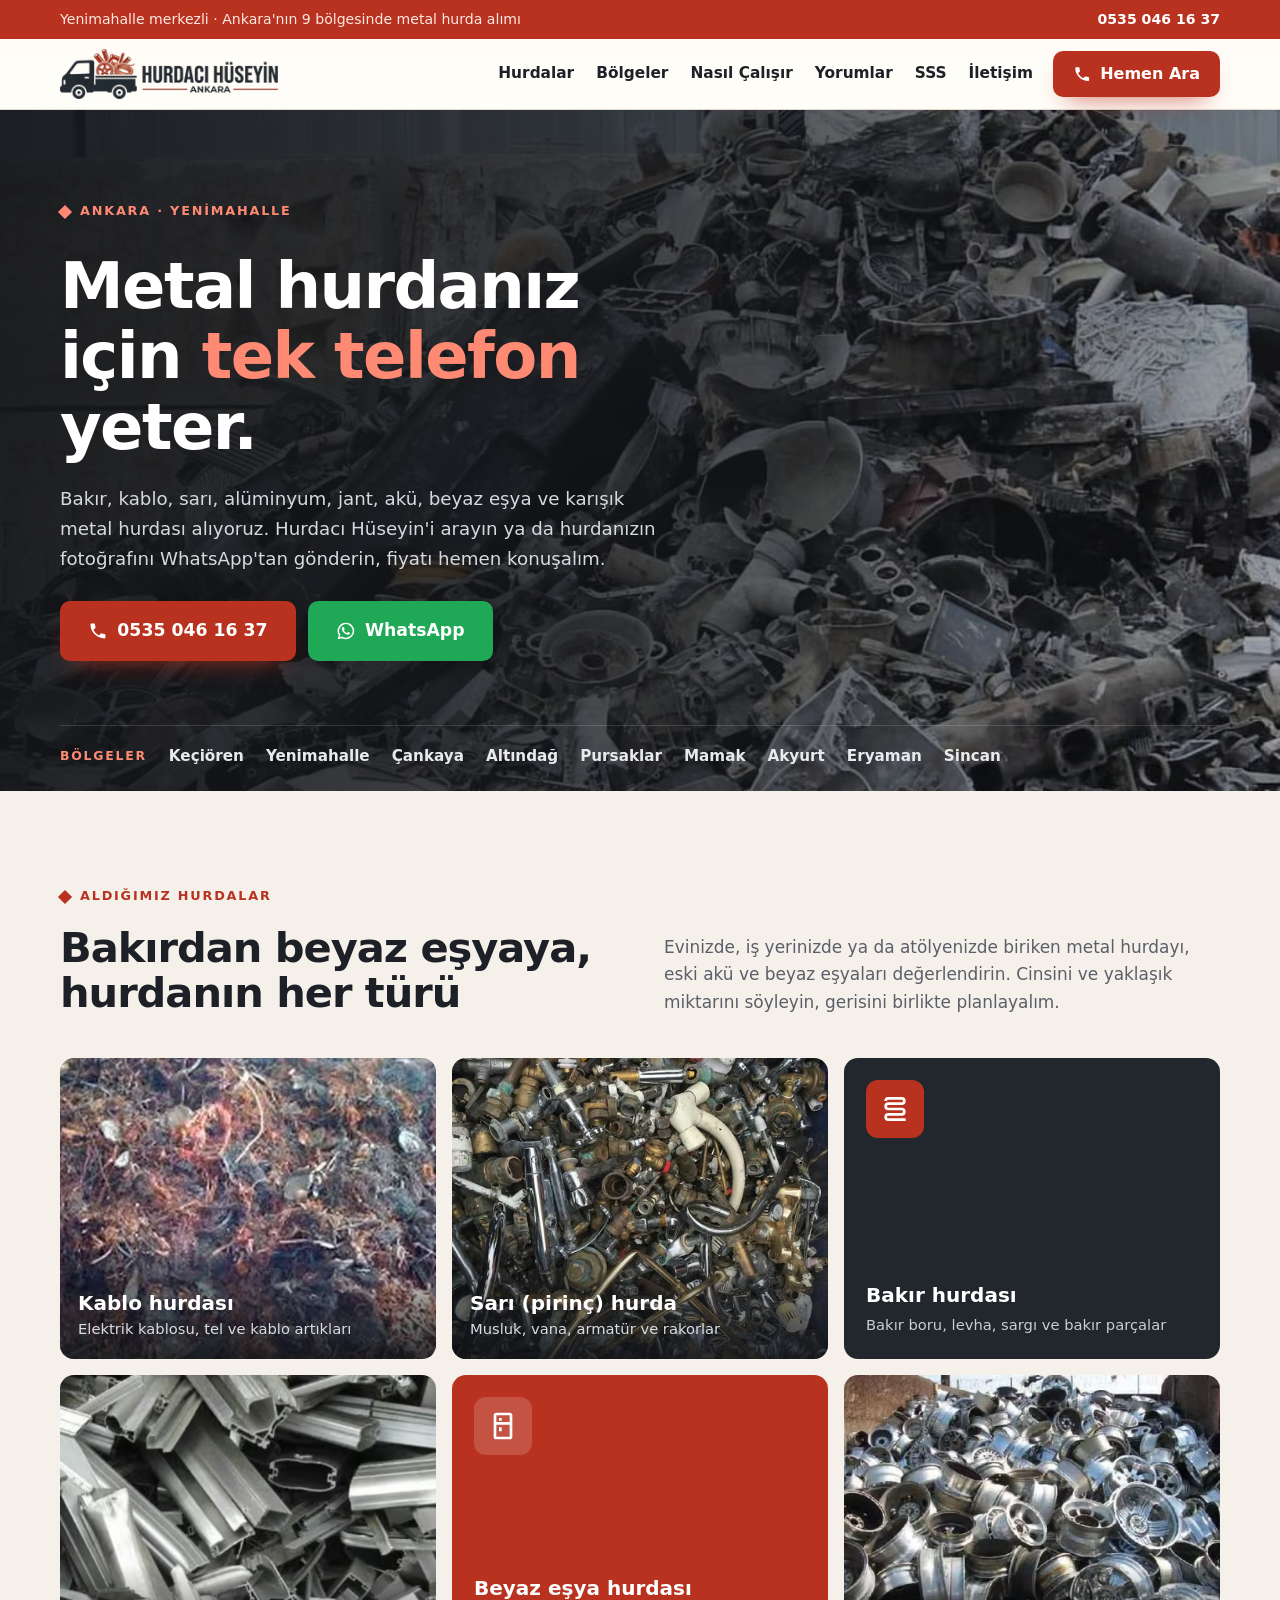
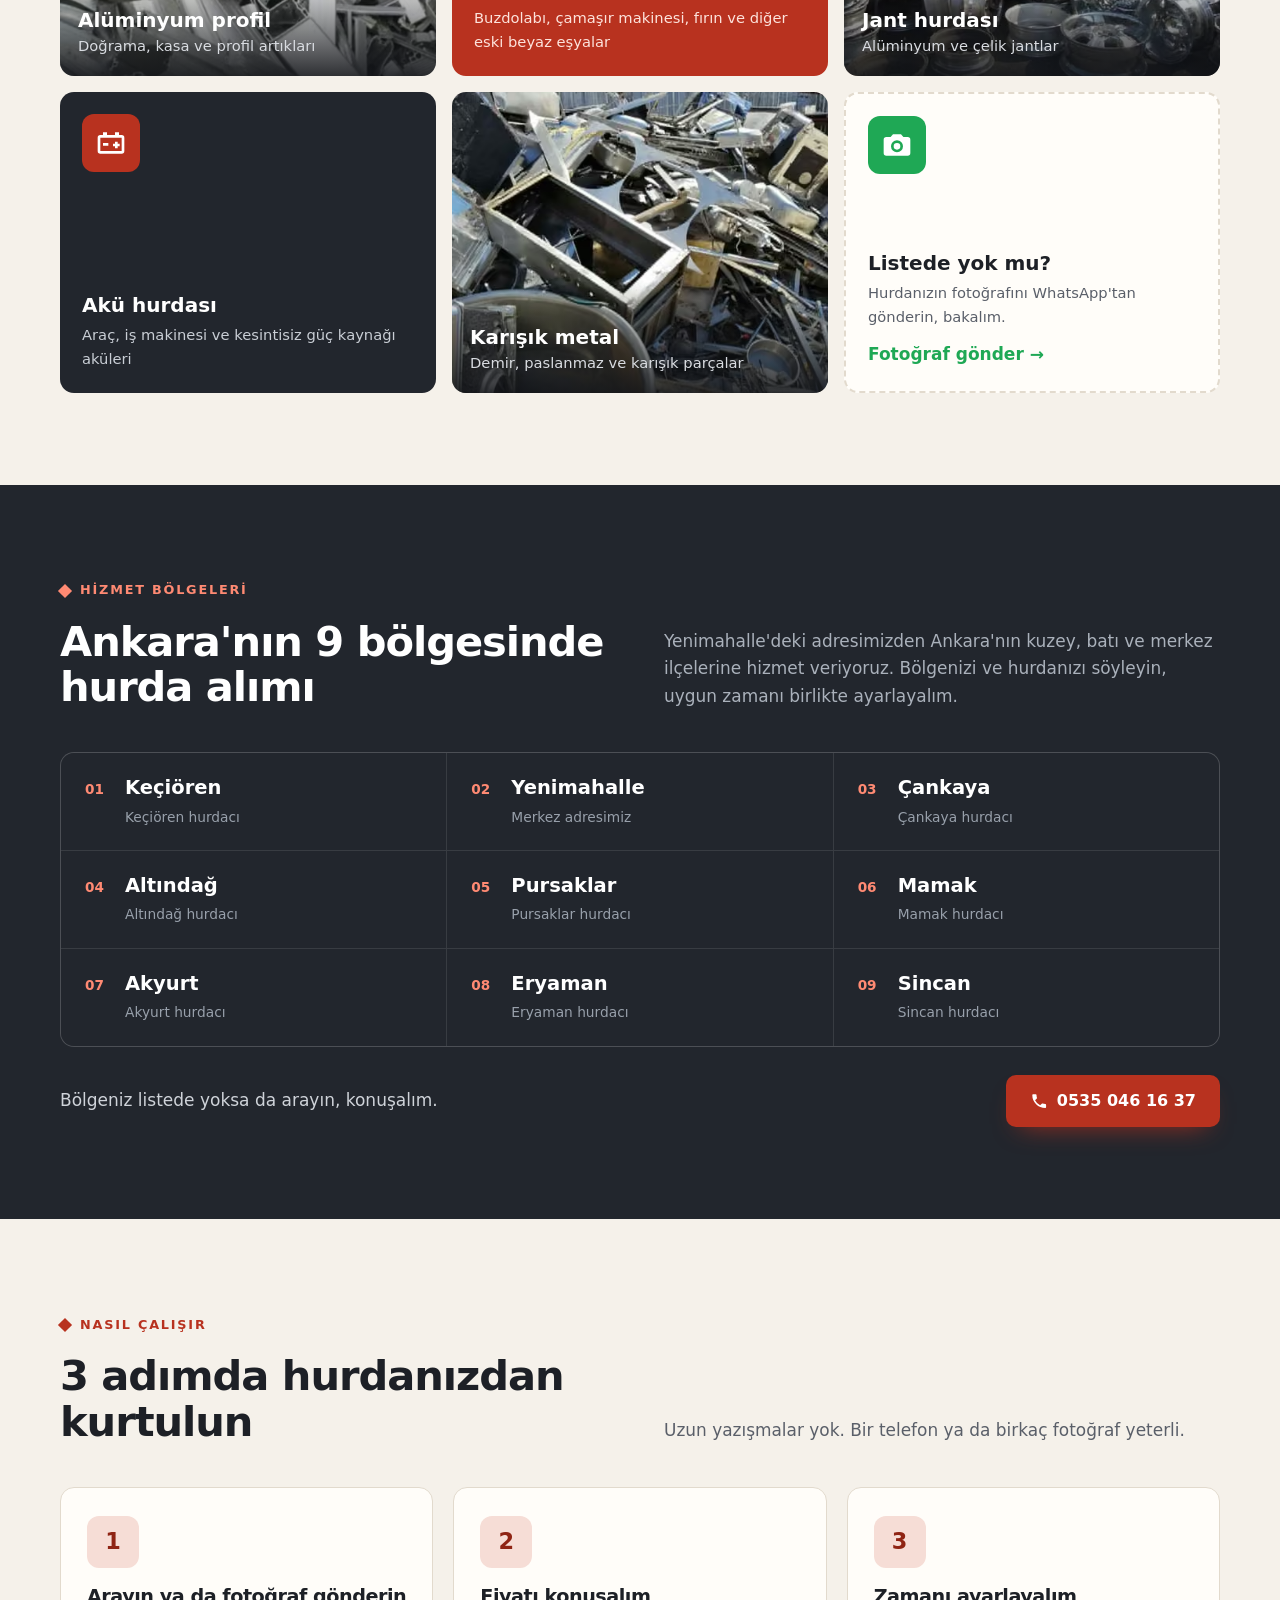
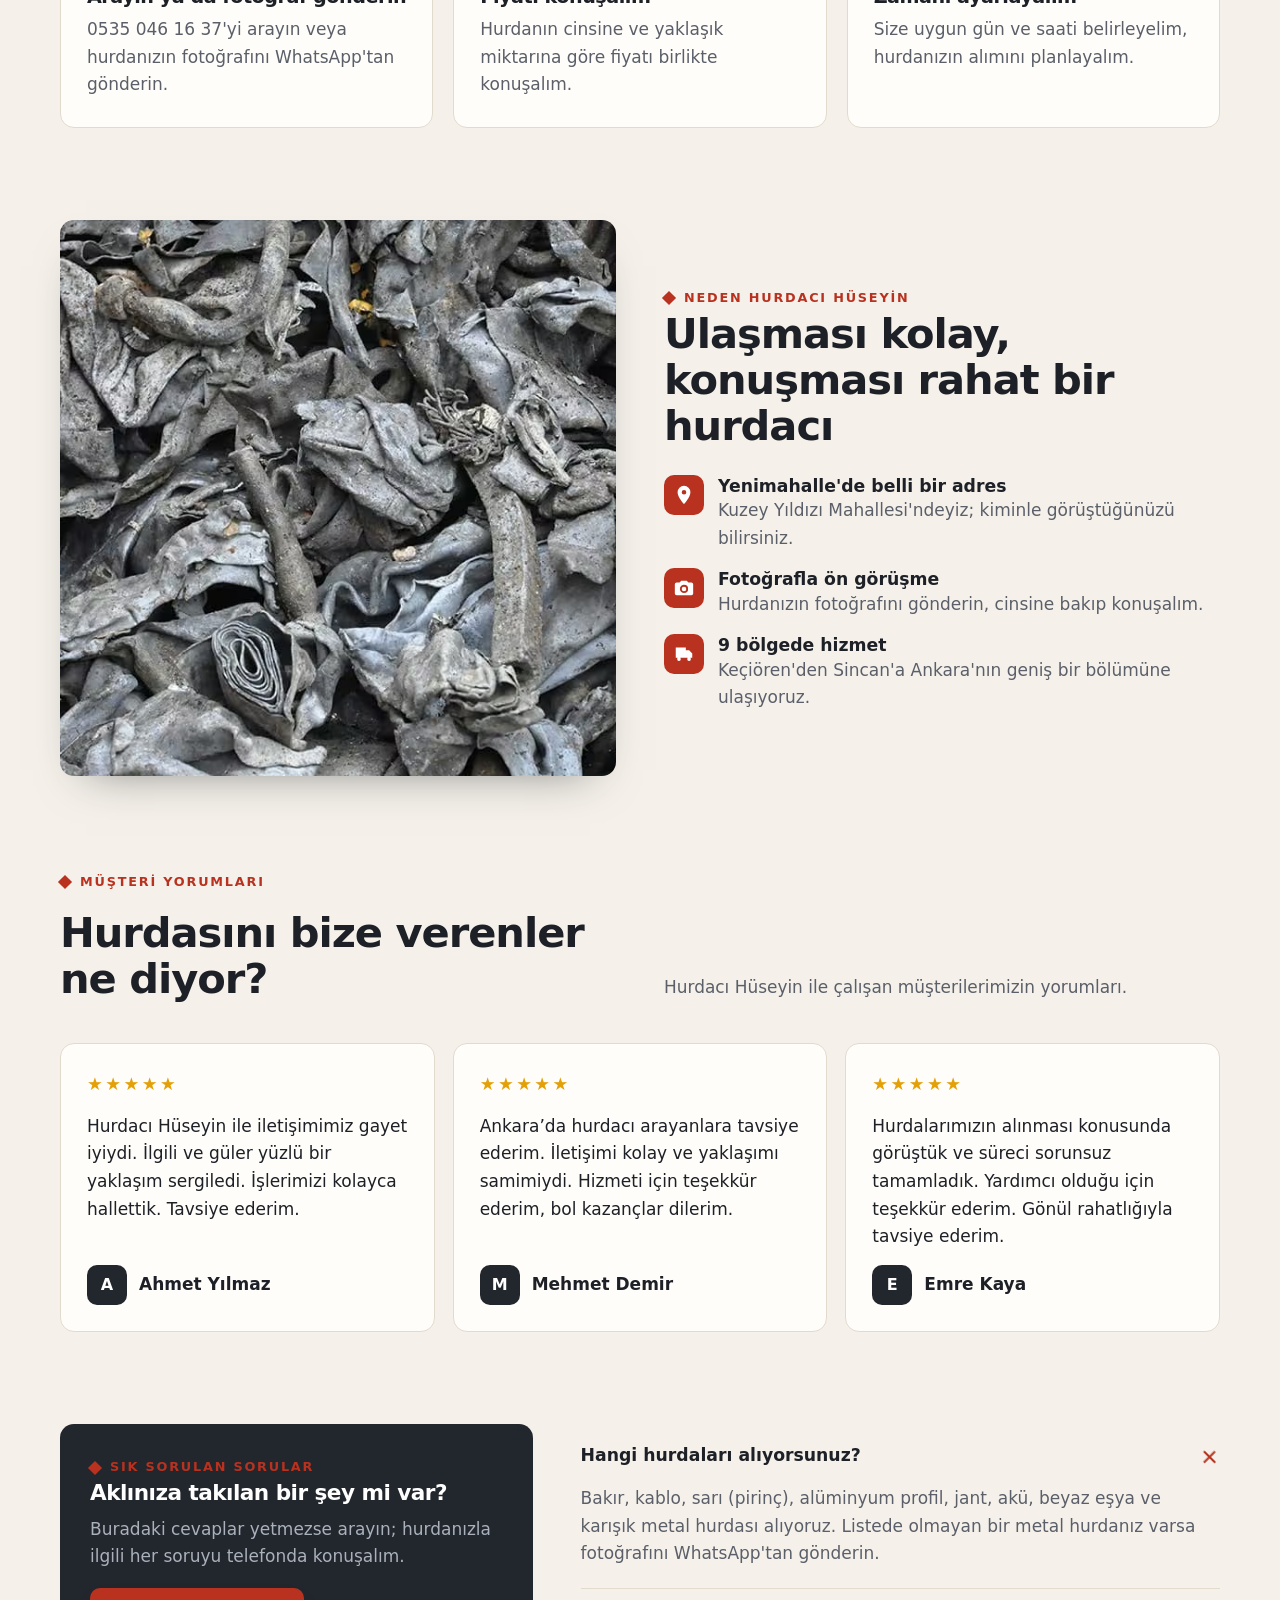
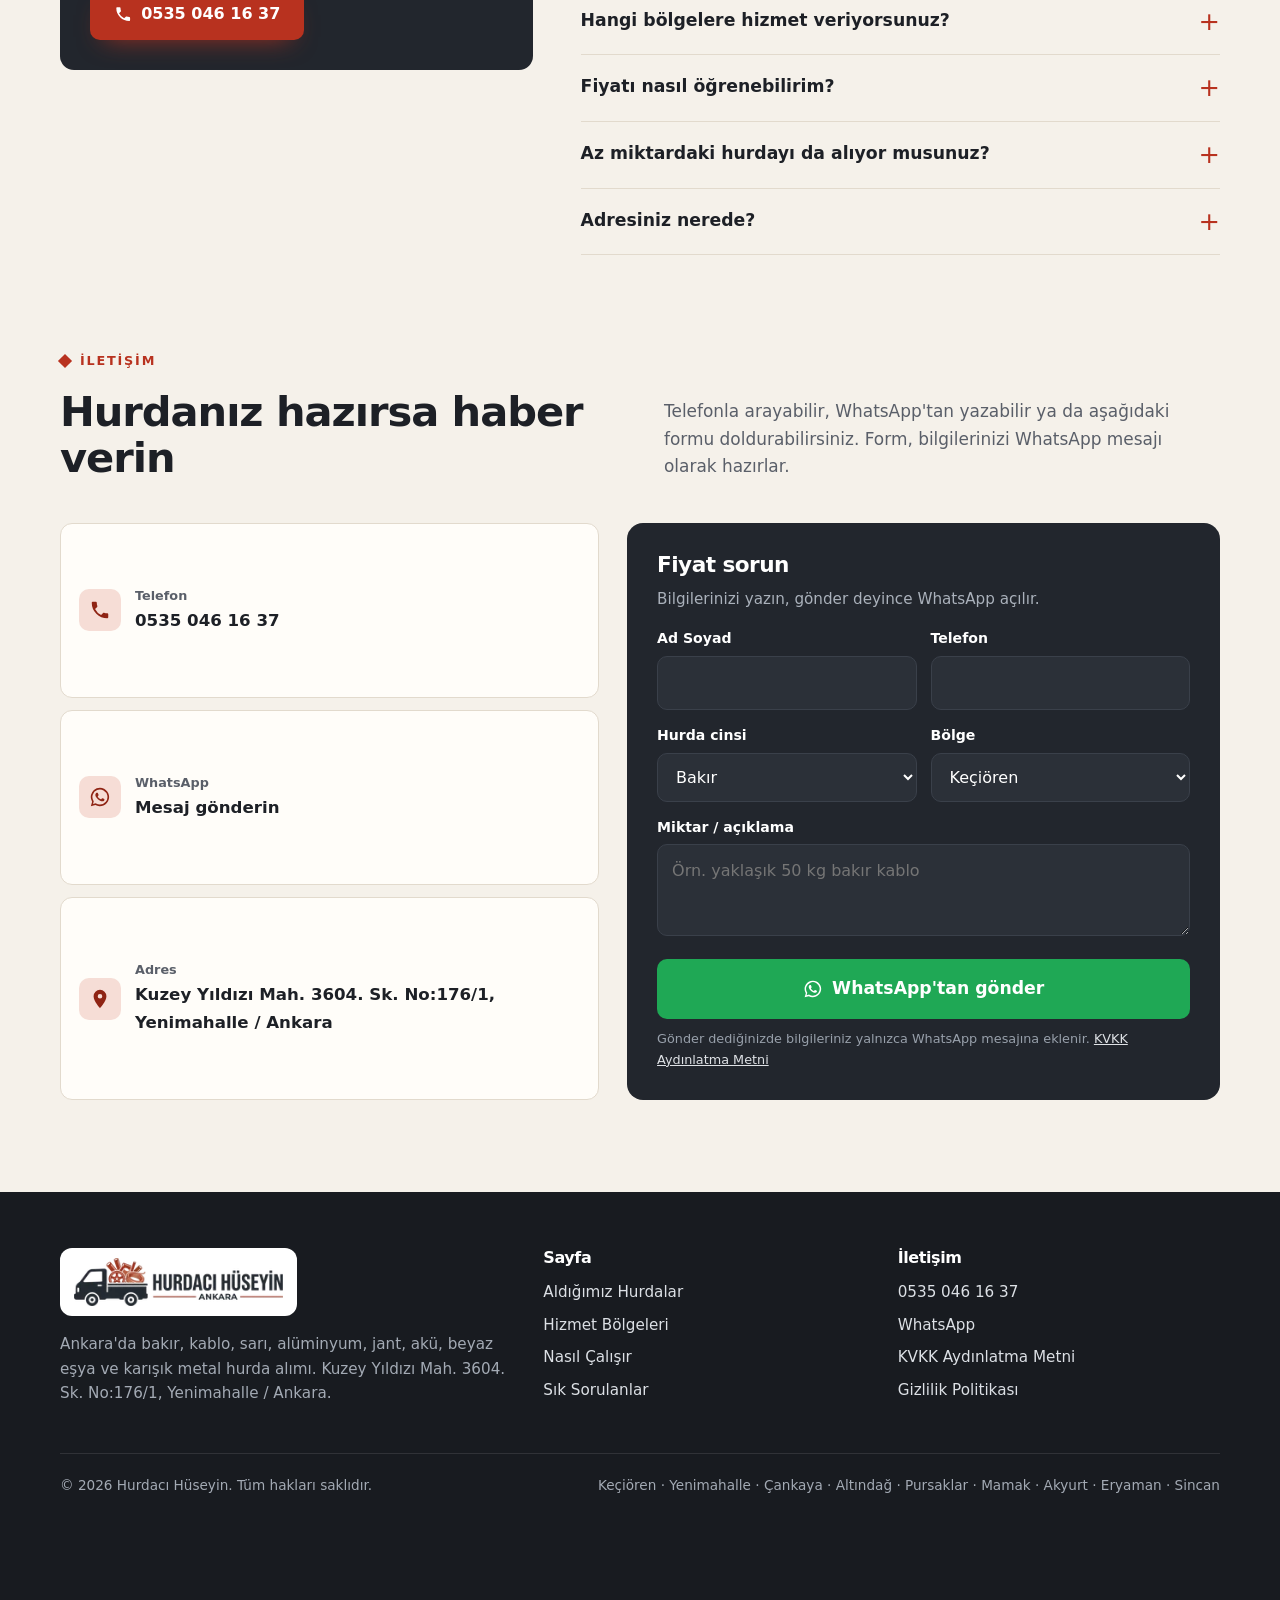
==== commit c9a3b447: "Logo: Hurdacı Hüseyin kamyon logosu (başlık, alt bilgi rozeti, favicon, schema) Co-Authored-By: Clau" ====
--- a/index.html
+++ b/index.html
@@ -18,11 +18,12 @@
 <meta property="og:image:width" content="1200">
 <meta property="og:image:height" content="630">
 <meta name="twitter:card" content="summary_large_image">
-<link rel="icon" href="assets/img/favicon.svg" type="image/svg+xml">
-<link rel="apple-touch-icon" href="assets/img/apple-touch-icon.png">
+<link rel="icon" href="assets/img/huseyin-favicon-48.png" type="image/png" sizes="48x48">
+<link rel="icon" href="assets/img/huseyin-favicon-192.png" type="image/png" sizes="192x192">
+<link rel="apple-touch-icon" href="assets/img/huseyin-apple-touch-icon.png">
 <link rel="preload" as="image" type="image/avif" href="assets/img/ankara-hurda-alimi-hurdaci-huseyin-1200.avif" imagesrcset="assets/img/ankara-hurda-alimi-hurdaci-huseyin-480.avif 480w, assets/img/ankara-hurda-alimi-hurdaci-huseyin-768.avif 768w, assets/img/ankara-hurda-alimi-hurdaci-huseyin-1200.avif 1200w" imagesizes="100vw" fetchpriority="high">
 <link rel="preload" href="assets/fonts/plus-jakarta-sans-latin.woff2" as="font" type="font/woff2" crossorigin>
-<style id="inline-css">@font-face{font-family:"Jakarta";font-style:normal;font-weight:500 800;font-display:swap;src:url(assets/fonts/plus-jakarta-sans-latin-ext.woff2) format("woff2");unicode-range:U+0100-02BA,U+02BD-02C5,U+02C7-02CC,U+02CE-02D7,U+02DD-02FF,U+0304,U+0308,U+0329,U+1D00-1DBF,U+1E00-1E9F,U+1EF2-1EFF,U+2020,U+20A0-20AB,U+20AD-20C0,U+2113,U+2C60-2C7F,U+A720-A7FF}@font-face{font-family:"Jakarta";font-style:normal;font-weight:500 800;font-display:swap;src:url(assets/fonts/plus-jakarta-sans-latin.woff2) format("woff2");unicode-range:U+0000-00FF,U+0131,U+0152-0153,U+02BB-02BC,U+02C6,U+02DA,U+02DC,U+0304,U+0308,U+0329,U+2000-206F,U+20AC,U+2122,U+2191,U+2193,U+2212,U+2215,U+FEFF,U+FFFD}@font-face{font-family:"Inter";font-style:normal;font-weight:400 700;font-display:swap;src:url(assets/fonts/inter-latin-ext.woff2) format("woff2");unicode-range:U+0100-02BA,U+02BD-02C5,U+02C7-02CC,U+02CE-02D7,U+02DD-02FF,U+0304,U+0308,U+0329,U+1D00-1DBF,U+1E00-1E9F,U+1EF2-1EFF,U+2020,U+20A0-20AB,U+20AD-20C0,U+2113,U+2C60-2C7F,U+A720-A7FF}@font-face{font-family:"Inter";font-style:normal;font-weight:400 700;font-display:swap;src:url(assets/fonts/inter-latin.woff2) format("woff2");unicode-range:U+0000-00FF,U+0131,U+0152-0153,U+02BB-02BC,U+02C6,U+02DA,U+02DC,U+0304,U+0308,U+0329,U+2000-206F,U+20AC,U+2122,U+2191,U+2193,U+2212,U+2215,U+FEFF,U+FFFD}@font-face{font-family:"Jakarta Fallback";src:local("Arial");size-adjust:104%;ascent-override:94%;descent-override:24%;line-gap-override:0%}@font-face{font-family:"Inter Fallback";src:local("Arial");size-adjust:107%;ascent-override:90%;descent-override:22%;line-gap-override:0%}:root{--bg:#f5f1ea;--paper:#fffdf9;--ink:#1d2026;--muted:#5a5f69;--line:#e2dacd;--brick:#b8321f;--brick-2:#8f2414;--brick-soft:#f6ddd6;--graphite:#22262d;--graphite-2:#181b20;--steel:#8a93a0;--wa:#1fa855;--radius:14px;--shadow:0 20px 44px -26px rgba(29,32,38,.55);--head:"Jakarta","Jakarta Fallback",system-ui,sans-serif;--body:"Inter","Inter Fallback",system-ui,sans-serif}*,*::before,*::after{box-sizing:border-box}html{scroll-behavior:smooth;-webkit-text-size-adjust:100%}body{margin:0;background:var(--bg);color:var(--ink);font-family:var(--body);font-size:17px;line-height:1.62;-webkit-font-smoothing:antialiased}img{max-width:100%;height:auto;display:block}a{color:inherit}h1,h2,h3{font-family:var(--head);line-height:1.1;margin:0 0 .5em;letter-spacing:-.025em}h1{font-size:clamp(2.2rem,5.4vw,4rem);font-weight:800}h2{font-size:clamp(1.75rem,3.4vw,2.6rem);font-weight:800}h3{font-size:1.2rem;font-weight:700}p{margin:0 0 1em}.container{width:min(1160px,100% - 32px);margin-inline:auto}.ic{width:1.15em;height:1.15em;fill:currentColor;flex:none}.sr-only{position:absolute;width:1px;height:1px;padding:0;margin:-1px;overflow:hidden;clip:rect(0,0,0,0);border:0}.skip{position:absolute;left:-999px;top:8px;background:var(--brick);color:#fff;padding:8px 14px;border-radius:8px;z-index:100}.skip:focus{left:8px}:focus-visible{outline:3px solid var(--brick);outline-offset:3px}section[id]{scroll-margin-top:80px}.btn{display:inline-flex;align-items:center;justify-content:center;gap:.55em;font:700 1rem/1 var(--body);padding:15px 22px;border-radius:10px;text-decoration:none;border:2px solid transparent;cursor:pointer;transition:transform .15s ease,background-color .15s ease}.btn:hover{transform:translateY(-2px)}.btn--brick{background:var(--brick);color:#fff;box-shadow:0 12px 26px -14px rgba(184,50,31,.9)}.btn--brick:hover{background:var(--brick-2)}.btn--wa{background:var(--wa);color:#fff}.btn--wa:hover{background:#178a45}.btn--line{border-color:currentColor;background:transparent}.btn--lg{font-size:1.08rem;padding:18px 26px}.strip{background:var(--brick);color:#fde9e4;font-size:.88rem}.strip .container{display:flex;justify-content:space-between;gap:12px;padding:8px 0;flex-wrap:wrap}.strip a{color:#fff;font-weight:700;text-decoration:none}.header{position:sticky;top:0;z-index:50;background:rgba(255,253,249,.94);backdrop-filter:saturate(1.4) blur(10px);border-bottom:1px solid var(--line)}.header .container{display:flex;align-items:center;gap:20px;min-height:70px}.brand{display:flex;align-items:center;gap:11px;text-decoration:none;margin-right:auto}.brand__mark{width:44px;height:44px;border-radius:10px;background:var(--graphite);color:#fff;display:grid;place-items:center;font:800 1.4rem/1 var(--head);border-bottom:4px solid var(--brick)}.brand__text{display:flex;flex-direction:column;line-height:1.05}.brand__text strong{font:800 1.25rem/1 var(--head);letter-spacing:-.02em}.brand__text small{font-size:.74rem;color:var(--muted);letter-spacing:.06em;text-transform:uppercase;margin-top:5px}.nav{display:flex;gap:22px}.nav a{text-decoration:none;font-weight:600;font-size:.96rem}.nav a:hover{color:var(--brick)}.header__call{padding:12px 18px}.burger{display:none;width:44px;height:44px;border:0;background:var(--graphite);border-radius:10px;color:#fff;cursor:pointer;padding:0}.burger span{display:block;width:20px;height:2px;background:currentColor;margin:4px auto;transition:transform .2s ease,opacity .2s ease}.nav-open .burger span:nth-child(1){transform:translateY(6px) rotate(45deg)}.nav-open .burger span:nth-child(2){opacity:0}.nav-open .burger span:nth-child(3){transform:translateY(-6px) rotate(-45deg)}.hero{position:relative;color:#fff;background:var(--graphite-2);overflow:hidden;isolation:isolate}.hero__bg{position:absolute;inset:0;z-index:-2}.hero__bg img{width:100%;height:100%;object-fit:cover}.hero::before{content:"";position:absolute;inset:0;z-index:-1;background:linear-gradient(100deg,rgba(18,20,24,.94) 0%,rgba(18,20,24,.82) 42%,rgba(18,20,24,.35) 100%)}.hero .container{padding:88px 0 0}.hero__text{max-width:640px}.eyebrow{display:inline-flex;align-items:center;gap:10px;font-weight:700;font-size:.8rem;letter-spacing:.14em;text-transform:uppercase;color:var(--brick)}.eyebrow::before{content:"";width:10px;height:10px;background:currentColor;transform:rotate(45deg)}.hero .eyebrow{color:#ff8a73}.hero h1{color:#fff;margin:.4em 0 .35em}.hero h1 span{color:#ff8a73}.hero__lead{font-size:1.14rem;color:#d6d9de;max-width:34em}.hero__actions{display:flex;flex-wrap:wrap;gap:12px;margin:28px 0 0}.hero__actions .btn--line{color:#fff}.districts{margin-top:64px;border-top:1px solid rgba(255,255,255,.14);padding:18px 0 22px;display:flex;gap:10px 22px;flex-wrap:wrap;align-items:center}.districts b{font:800 .78rem/1 var(--head);letter-spacing:.14em;text-transform:uppercase;color:#ff8a73}.districts span{font-weight:600;color:#e8eaee;font-size:.95rem}.section{padding:92px 0}.head{display:grid;grid-template-columns:1fr 1fr;gap:24px 48px;align-items:end;margin-bottom:42px}.head p{color:var(--muted);margin:0;font-size:1.06rem}.head h2{margin:.35em 0 0}.scrap{display:grid;grid-template-columns:repeat(3,1fr);gap:16px}.scrap__item{margin:0;position:relative;border-radius:var(--radius);overflow:hidden;background:#d8d2c7;aspect-ratio:4/3.2}.scrap__item img{width:100%;height:100%;object-fit:cover;transition:transform .5s ease}.scrap__item:hover img{transform:scale(1.04)}.scrap__item figcaption{position:absolute;inset:auto 0 0 0;padding:44px 18px 16px;background:linear-gradient(transparent,rgba(18,20,24,.88));color:#fff}.scrap__item figcaption strong{display:block;font:800 1.25rem/1.15 var(--head)}.scrap__item figcaption span{font-size:.92rem;color:#d9dce1}.scrap__item--wide{grid-column:span 2;aspect-ratio:auto}.scrap__tile{background:var(--graphite);color:#fff;display:flex;flex-direction:column;justify-content:flex-end;gap:6px;padding:22px;text-decoration:none}.scrap__tile .ic{width:58px;height:58px;padding:13px;border-radius:12px;background:var(--brick);color:#fff;margin-bottom:auto}.scrap__tile strong{font:800 1.25rem/1.15 var(--head)}.scrap__tile span{font-size:.92rem;color:#c9ced5}.scrap__tile--brick{background:var(--brick)}.scrap__tile--brick .ic{background:rgba(255,255,255,.16)}.scrap__tile--brick span{color:#fde3dc}.scrap__tile--cta{background:var(--paper);color:var(--ink);border:2px dashed var(--line)}.scrap__tile--cta .ic{background:var(--wa)}.scrap__tile--cta span{color:var(--muted)}.scrap__tile--cta em{font-style:normal;font-weight:700;color:var(--wa);margin-top:6px}.scrap__tile--cta:hover{border-color:var(--wa)}.scrap-note{margin-top:22px;display:flex;flex-wrap:wrap;gap:12px 20px;align-items:center;background:var(--paper);border:1px solid var(--line);border-left:5px solid var(--brick);border-radius:12px;padding:18px 20px}.scrap-note p{margin:0 auto 0 0;font-weight:600}.zone{background:var(--graphite);color:#e6e8ec}.zone h2{color:#fff}.zone .head p{color:#aab1bb}.zone .eyebrow{color:#ff8a73}.zone__grid{display:grid;grid-template-columns:repeat(3,1fr);gap:1px;background:rgba(255,255,255,.1);border:1px solid rgba(255,255,255,.1);border-radius:var(--radius);overflow:hidden}.zone__grid li{list-style:none;background:var(--graphite);padding:22px 24px;display:flex;align-items:baseline;gap:14px}.zone__grid em{font:800 .85rem/1 var(--head);font-style:normal;color:#ff8a73;min-width:26px}.zone__grid strong{font:700 1.22rem/1.2 var(--head);color:#fff}.zone__grid small{display:block;color:#98a0ab;font-size:.86rem;margin-top:3px}.zone__grid{padding:0;margin:0}.zone__foot{margin-top:28px;display:flex;flex-wrap:wrap;gap:12px;align-items:center}.zone__foot p{margin:0 auto 0 0;color:#cfd3d9}.steps{display:grid;grid-template-columns:repeat(3,1fr);gap:20px;counter-reset:s;padding:0;margin:0}.steps li{list-style:none;background:var(--paper);border:1px solid var(--line);border-radius:var(--radius);padding:28px 26px;position:relative}.steps li::before{counter-increment:s;content:counter(s);display:grid;place-items:center;width:52px;height:52px;border-radius:12px;background:var(--brick-soft);color:var(--brick-2);font:800 1.4rem/1 var(--head);margin-bottom:18px}.steps p{color:var(--muted);margin:0}.why{display:grid;grid-template-columns:1fr 1fr;gap:48px;align-items:center}.why__img{margin:0;border-radius:var(--radius);overflow:hidden;box-shadow:var(--shadow)}.why__img img{width:100%;aspect-ratio:1/1;object-fit:cover}.why__list{list-style:none;padding:0;margin:26px 0 0;display:grid;gap:16px}.why__list li{display:flex;gap:14px;align-items:flex-start}.why__list .ic{width:40px;height:40px;padding:9px;border-radius:10px;background:var(--brick);color:#fff}.why__list strong{display:block;font:700 1.08rem/1.3 var(--head)}.why__list span{color:var(--muted)}.reviews{display:grid;grid-template-columns:repeat(3,1fr);gap:18px}.review{margin:0;background:var(--paper);border:1px solid var(--line);border-radius:var(--radius);padding:26px;display:flex;flex-direction:column;gap:14px}.review__stars{color:#e3a008;font-size:1.1rem;letter-spacing:.14em}.review blockquote{margin:0;flex:1}.review blockquote p{margin:0}.review figcaption{display:flex;align-items:center;gap:12px;font-weight:700}.review__av{width:40px;height:40px;border-radius:10px;background:var(--graphite);color:#fff;display:grid;place-items:center;font:800 1rem/1 var(--head);flex:none}.faq{display:grid;grid-template-columns:.85fr 1.15fr;gap:48px;align-items:start}.faq__list details{border-bottom:1px solid var(--line);padding:4px 0}.faq__list summary{cursor:pointer;list-style:none;display:flex;justify-content:space-between;gap:16px;padding:16px 0;font:700 1.08rem/1.35 var(--head)}.faq__list summary::-webkit-details-marker{display:none}.faq__list summary::after{content:"+";font:500 1.6rem/1 var(--body);color:var(--brick);transition:transform .2s ease}.faq__list details[open] summary::after{transform:rotate(45deg)}.faq__list details p{color:var(--muted);margin:0 0 16px}.faq__side{position:sticky;top:100px;background:var(--graphite);color:#e6e8ec;border-radius:var(--radius);padding:30px}.faq__side h3{color:#fff;font-size:1.35rem}.faq__side p{color:#aab1bb}.contact__grid{display:grid;grid-template-columns:1fr 1.1fr;gap:28px}.contact__grid>*{min-width:0}.info{display:grid;gap:12px}.info a,.info div{display:flex;gap:14px;align-items:center;background:var(--paper);border:1px solid var(--line);border-radius:12px;padding:16px 18px;text-decoration:none}.info .ic{width:42px;height:42px;padding:10px;border-radius:10px;background:var(--brick-soft);color:var(--brick-2)}.info small{display:block;color:var(--muted);font-size:.8rem;font-weight:600}.info strong{font-size:1.04rem}.form{background:var(--graphite);color:#e6e8ec;border-radius:16px;padding:30px}.form h3{color:#fff;font-size:1.35rem}.form p{color:#aab1bb;font-size:.95rem}.form__row{display:grid;grid-template-columns:1fr 1fr;gap:14px}.form label{display:block;font-weight:700;font-size:.88rem;margin:0 0 6px;color:#fff}.form input,.form select,.form textarea{width:100%;font:inherit;font-size:1rem;padding:13px 14px;border:1.5px solid #3a404a;border-radius:10px;background:#2b3038;color:#fff;margin-bottom:14px}.form input:focus,.form select:focus,.form textarea:focus{border-color:#ff8a73;outline:none}.form textarea{min-height:92px;resize:vertical}.form .btn{width:100%}.form small{display:block;margin-top:10px;color:#98a0ab;font-size:.8rem}.form small a{color:#dfe2e6}.footer{background:var(--graphite-2);color:#a3aab4;padding:56px 0 110px;font-size:.95rem}.footer .container{display:grid;grid-template-columns:1.4fr 1fr 1fr;gap:32px}.footer__title{color:#fff;font:700 1rem/1.2 var(--head);margin:0 0 .8em}.footer a{color:#dce0e5;text-decoration:none}.footer a:hover{color:#fff;text-decoration:underline}.footer ul{list-style:none;padding:0;margin:0;display:grid;gap:8px}.footer .brand__text strong{color:#fff}.footer .brand__text small{color:#8f97a2}.footer__bottom{grid-column:1/-1;border-top:1px solid rgba(255,255,255,.1);padding-top:20px;display:flex;justify-content:space-between;gap:16px;flex-wrap:wrap;font-size:.85rem}.dock{position:fixed;left:12px;right:12px;bottom:12px;z-index:60;display:none;gap:10px}.dock .btn{flex:1;padding:15px 12px;box-shadow:0 12px 30px -10px rgba(0,0,0,.45)}.legal{padding:64px 0 96px}.legal .container{max-width:820px}.legal h2{font-size:1.4rem;margin-top:1.6em}.legal p,.legal li{color:var(--muted)}.reveal{opacity:0;transform:translateY(16px);transition:opacity .6s ease,transform .6s ease}.reveal.is-in{opacity:1;transform:none}@media (prefers-reduced-motion:reduce){*{scroll-behavior:auto!important}.reveal{opacity:1;transform:none;transition:none}.btn,.scrap__item img{transition:none}}@media (max-width:1000px){.scrap{grid-template-columns:1fr 1fr}.zone__grid{grid-template-columns:1fr 1fr}.why,.faq{grid-template-columns:1fr}.faq__side{position:static}.head{grid-template-columns:1fr}}@media (max-width:880px){.burger{display:block}.header__call .txt{display:none}.header__call{padding:12px}.nav{position:fixed;inset:104px 16px auto 16px;flex-direction:column;gap:0;background:var(--paper);border:1px solid var(--line);border-radius:14px;padding:8px;box-shadow:var(--shadow);transform:translateY(-12px);opacity:0;pointer-events:none;transition:opacity .2s ease,transform .2s ease}.nav a{padding:14px 12px;border-radius:8px}.nav-open .nav{opacity:1;transform:none;pointer-events:auto}.hero .container{padding-top:56px}.hero::before{background:linear-gradient(180deg,rgba(18,20,24,.78) 0%,rgba(18,20,24,.9) 100%)}.steps,.reviews,.contact__grid{grid-template-columns:1fr}.footer .container{grid-template-columns:1fr 1fr}.footer .container>div:first-child{grid-column:1/-1}.dock{display:flex}.strip .hide-sm{display:none}.strip .container{flex-wrap:nowrap}.strip .container>span{overflow:hidden;text-overflow:ellipsis;white-space:nowrap;min-width:0}.strip a{white-space:nowrap}}@media (max-width:600px){body{font-size:16px}.section{padding:66px 0}.scrap{grid-template-columns:1fr}.scrap__item--wide{grid-column:auto;aspect-ratio:4/3.2}.zone__grid{grid-template-columns:1fr}.form{padding:22px}.form__row{grid-template-columns:1fr;gap:0}.hero__actions .btn{flex:1 1 100%}.brand__text small{display:none}.footer .container{grid-template-columns:1fr}}</style>
+<style id="inline-css">@font-face{font-family:"Jakarta";font-style:normal;font-weight:500 800;font-display:swap;src:url(assets/fonts/plus-jakarta-sans-latin-ext.woff2) format("woff2");unicode-range:U+0100-02BA,U+02BD-02C5,U+02C7-02CC,U+02CE-02D7,U+02DD-02FF,U+0304,U+0308,U+0329,U+1D00-1DBF,U+1E00-1E9F,U+1EF2-1EFF,U+2020,U+20A0-20AB,U+20AD-20C0,U+2113,U+2C60-2C7F,U+A720-A7FF}@font-face{font-family:"Jakarta";font-style:normal;font-weight:500 800;font-display:swap;src:url(assets/fonts/plus-jakarta-sans-latin.woff2) format("woff2");unicode-range:U+0000-00FF,U+0131,U+0152-0153,U+02BB-02BC,U+02C6,U+02DA,U+02DC,U+0304,U+0308,U+0329,U+2000-206F,U+20AC,U+2122,U+2191,U+2193,U+2212,U+2215,U+FEFF,U+FFFD}@font-face{font-family:"Inter";font-style:normal;font-weight:400 700;font-display:swap;src:url(assets/fonts/inter-latin-ext.woff2) format("woff2");unicode-range:U+0100-02BA,U+02BD-02C5,U+02C7-02CC,U+02CE-02D7,U+02DD-02FF,U+0304,U+0308,U+0329,U+1D00-1DBF,U+1E00-1E9F,U+1EF2-1EFF,U+2020,U+20A0-20AB,U+20AD-20C0,U+2113,U+2C60-2C7F,U+A720-A7FF}@font-face{font-family:"Inter";font-style:normal;font-weight:400 700;font-display:swap;src:url(assets/fonts/inter-latin.woff2) format("woff2");unicode-range:U+0000-00FF,U+0131,U+0152-0153,U+02BB-02BC,U+02C6,U+02DA,U+02DC,U+0304,U+0308,U+0329,U+2000-206F,U+20AC,U+2122,U+2191,U+2193,U+2212,U+2215,U+FEFF,U+FFFD}@font-face{font-family:"Jakarta Fallback";src:local("Arial");size-adjust:104%;ascent-override:94%;descent-override:24%;line-gap-override:0%}@font-face{font-family:"Inter Fallback";src:local("Arial");size-adjust:107%;ascent-override:90%;descent-override:22%;line-gap-override:0%}:root{--bg:#f5f1ea;--paper:#fffdf9;--ink:#1d2026;--muted:#5a5f69;--line:#e2dacd;--brick:#b8321f;--brick-2:#8f2414;--brick-soft:#f6ddd6;--graphite:#22262d;--graphite-2:#181b20;--steel:#8a93a0;--wa:#1fa855;--radius:14px;--shadow:0 20px 44px -26px rgba(29,32,38,.55);--head:"Jakarta","Jakarta Fallback",system-ui,sans-serif;--body:"Inter","Inter Fallback",system-ui,sans-serif}*,*::before,*::after{box-sizing:border-box}html{scroll-behavior:smooth;-webkit-text-size-adjust:100%}body{margin:0;background:var(--bg);color:var(--ink);font-family:var(--body);font-size:17px;line-height:1.62;-webkit-font-smoothing:antialiased}img{max-width:100%;height:auto;display:block}a{color:inherit}h1,h2,h3{font-family:var(--head);line-height:1.1;margin:0 0 .5em;letter-spacing:-.025em}h1{font-size:clamp(2.2rem,5.4vw,4rem);font-weight:800}h2{font-size:clamp(1.75rem,3.4vw,2.6rem);font-weight:800}h3{font-size:1.2rem;font-weight:700}p{margin:0 0 1em}.container{width:min(1160px,100% - 32px);margin-inline:auto}.ic{width:1.15em;height:1.15em;fill:currentColor;flex:none}.sr-only{position:absolute;width:1px;height:1px;padding:0;margin:-1px;overflow:hidden;clip:rect(0,0,0,0);border:0}.skip{position:absolute;left:-999px;top:8px;background:var(--brick);color:#fff;padding:8px 14px;border-radius:8px;z-index:100}.skip:focus{left:8px}:focus-visible{outline:3px solid var(--brick);outline-offset:3px}section[id]{scroll-margin-top:80px}.btn{display:inline-flex;align-items:center;justify-content:center;gap:.55em;font:700 1rem/1 var(--body);padding:15px 22px;border-radius:10px;text-decoration:none;border:2px solid transparent;cursor:pointer;transition:transform .15s ease,background-color .15s ease}.btn:hover{transform:translateY(-2px)}.btn--brick{background:var(--brick);color:#fff;box-shadow:0 12px 26px -14px rgba(184,50,31,.9)}.btn--brick:hover{background:var(--brick-2)}.btn--wa{background:var(--wa);color:#fff}.btn--wa:hover{background:#178a45}.btn--line{border-color:currentColor;background:transparent}.btn--lg{font-size:1.08rem;padding:18px 26px}.strip{background:var(--brick);color:#fde9e4;font-size:.88rem}.strip .container{display:flex;justify-content:space-between;gap:12px;padding:8px 0;flex-wrap:wrap}.strip a{color:#fff;font-weight:700;text-decoration:none}.header{position:sticky;top:0;z-index:50;background:rgba(255,253,249,.94);backdrop-filter:saturate(1.4) blur(10px);border-bottom:1px solid var(--line)}.header .container{display:flex;align-items:center;gap:20px;min-height:70px}.brand{display:flex;align-items:center;gap:11px;text-decoration:none;margin-right:auto}.brand__logo{display:block;height:50px;width:auto}.brand__badge{display:inline-block;background:#fff;border-radius:12px;padding:10px 14px}.brand__logo--foot{height:48px}.brand__mark{width:44px;height:44px;border-radius:10px;background:var(--graphite);color:#fff;display:grid;place-items:center;font:800 1.4rem/1 var(--head);border-bottom:4px solid var(--brick)}.brand__text{display:flex;flex-direction:column;line-height:1.05}.brand__text strong{font:800 1.25rem/1 var(--head);letter-spacing:-.02em}.brand__text small{font-size:.74rem;color:var(--muted);letter-spacing:.06em;text-transform:uppercase;margin-top:5px}.nav{display:flex;gap:22px}.nav a{text-decoration:none;font-weight:600;font-size:.96rem}.nav a:hover{color:var(--brick)}.header__call{padding:12px 18px}.burger{display:none;width:44px;height:44px;border:0;background:var(--graphite);border-radius:10px;color:#fff;cursor:pointer;padding:0}.burger span{display:block;width:20px;height:2px;background:currentColor;margin:4px auto;transition:transform .2s ease,opacity .2s ease}.nav-open .burger span:nth-child(1){transform:translateY(6px) rotate(45deg)}.nav-open .burger span:nth-child(2){opacity:0}.nav-open .burger span:nth-child(3){transform:translateY(-6px) rotate(-45deg)}.hero{position:relative;color:#fff;background:var(--graphite-2);overflow:hidden;isolation:isolate}.hero__bg{position:absolute;inset:0;z-index:-2}.hero__bg img{width:100%;height:100%;object-fit:cover}.hero::before{content:"";position:absolute;inset:0;z-index:-1;background:linear-gradient(100deg,rgba(18,20,24,.94) 0%,rgba(18,20,24,.82) 42%,rgba(18,20,24,.35) 100%)}.hero .container{padding:88px 0 0}.hero__text{max-width:640px}.eyebrow{display:inline-flex;align-items:center;gap:10px;font-weight:700;font-size:.8rem;letter-spacing:.14em;text-transform:uppercase;color:var(--brick)}.eyebrow::before{content:"";width:10px;height:10px;background:currentColor;transform:rotate(45deg)}.hero .eyebrow{color:#ff8a73}.hero h1{color:#fff;margin:.4em 0 .35em}.hero h1 span{color:#ff8a73}.hero__lead{font-size:1.14rem;color:#d6d9de;max-width:34em}.hero__actions{display:flex;flex-wrap:wrap;gap:12px;margin:28px 0 0}.hero__actions .btn--line{color:#fff}.districts{margin-top:64px;border-top:1px solid rgba(255,255,255,.14);padding:18px 0 22px;display:flex;gap:10px 22px;flex-wrap:wrap;align-items:center}.districts b{font:800 .78rem/1 var(--head);letter-spacing:.14em;text-transform:uppercase;color:#ff8a73}.districts span{font-weight:600;color:#e8eaee;font-size:.95rem}.section{padding:92px 0}.head{display:grid;grid-template-columns:1fr 1fr;gap:24px 48px;align-items:end;margin-bottom:42px}.head p{color:var(--muted);margin:0;font-size:1.06rem}.head h2{margin:.35em 0 0}.scrap{display:grid;grid-template-columns:repeat(3,1fr);gap:16px}.scrap__item{margin:0;position:relative;border-radius:var(--radius);overflow:hidden;background:#d8d2c7;aspect-ratio:4/3.2}.scrap__item img{width:100%;height:100%;object-fit:cover;transition:transform .5s ease}.scrap__item:hover img{transform:scale(1.04)}.scrap__item figcaption{position:absolute;inset:auto 0 0 0;padding:44px 18px 16px;background:linear-gradient(transparent,rgba(18,20,24,.88));color:#fff}.scrap__item figcaption strong{display:block;font:800 1.25rem/1.15 var(--head)}.scrap__item figcaption span{font-size:.92rem;color:#d9dce1}.scrap__item--wide{grid-column:span 2;aspect-ratio:auto}.scrap__tile{background:var(--graphite);color:#fff;display:flex;flex-direction:column;justify-content:flex-end;gap:6px;padding:22px;text-decoration:none}.scrap__tile .ic{width:58px;height:58px;padding:13px;border-radius:12px;background:var(--brick);color:#fff;margin-bottom:auto}.scrap__tile strong{font:800 1.25rem/1.15 var(--head)}.scrap__tile span{font-size:.92rem;color:#c9ced5}.scrap__tile--brick{background:var(--brick)}.scrap__tile--brick .ic{background:rgba(255,255,255,.16)}.scrap__tile--brick span{color:#fde3dc}.scrap__tile--cta{background:var(--paper);color:var(--ink);border:2px dashed var(--line)}.scrap__tile--cta .ic{background:var(--wa)}.scrap__tile--cta span{color:var(--muted)}.scrap__tile--cta em{font-style:normal;font-weight:700;color:var(--wa);margin-top:6px}.scrap__tile--cta:hover{border-color:var(--wa)}.scrap-note{margin-top:22px;display:flex;flex-wrap:wrap;gap:12px 20px;align-items:center;background:var(--paper);border:1px solid var(--line);border-left:5px solid var(--brick);border-radius:12px;padding:18px 20px}.scrap-note p{margin:0 auto 0 0;font-weight:600}.zone{background:var(--graphite);color:#e6e8ec}.zone h2{color:#fff}.zone .head p{color:#aab1bb}.zone .eyebrow{color:#ff8a73}.zone__grid{display:grid;grid-template-columns:repeat(3,1fr);gap:1px;background:rgba(255,255,255,.1);border:1px solid rgba(255,255,255,.1);border-radius:var(--radius);overflow:hidden}.zone__grid li{list-style:none;background:var(--graphite);padding:22px 24px;display:flex;align-items:baseline;gap:14px}.zone__grid em{font:800 .85rem/1 var(--head);font-style:normal;color:#ff8a73;min-width:26px}.zone__grid strong{font:700 1.22rem/1.2 var(--head);color:#fff}.zone__grid small{display:block;color:#98a0ab;font-size:.86rem;margin-top:3px}.zone__grid{padding:0;margin:0}.zone__foot{margin-top:28px;display:flex;flex-wrap:wrap;gap:12px;align-items:center}.zone__foot p{margin:0 auto 0 0;color:#cfd3d9}.steps{display:grid;grid-template-columns:repeat(3,1fr);gap:20px;counter-reset:s;padding:0;margin:0}.steps li{list-style:none;background:var(--paper);border:1px solid var(--line);border-radius:var(--radius);padding:28px 26px;position:relative}.steps li::before{counter-increment:s;content:counter(s);display:grid;place-items:center;width:52px;height:52px;border-radius:12px;background:var(--brick-soft);color:var(--brick-2);font:800 1.4rem/1 var(--head);margin-bottom:18px}.steps p{color:var(--muted);margin:0}.why{display:grid;grid-template-columns:1fr 1fr;gap:48px;align-items:center}.why__img{margin:0;border-radius:var(--radius);overflow:hidden;box-shadow:var(--shadow)}.why__img img{width:100%;aspect-ratio:1/1;object-fit:cover}.why__list{list-style:none;padding:0;margin:26px 0 0;display:grid;gap:16px}.why__list li{display:flex;gap:14px;align-items:flex-start}.why__list .ic{width:40px;height:40px;padding:9px;border-radius:10px;background:var(--brick);color:#fff}.why__list strong{display:block;font:700 1.08rem/1.3 var(--head)}.why__list span{color:var(--muted)}.reviews{display:grid;grid-template-columns:repeat(3,1fr);gap:18px}.review{margin:0;background:var(--paper);border:1px solid var(--line);border-radius:var(--radius);padding:26px;display:flex;flex-direction:column;gap:14px}.review__stars{color:#e3a008;font-size:1.1rem;letter-spacing:.14em}.review blockquote{margin:0;flex:1}.review blockquote p{margin:0}.review figcaption{display:flex;align-items:center;gap:12px;font-weight:700}.review__av{width:40px;height:40px;border-radius:10px;background:var(--graphite);color:#fff;display:grid;place-items:center;font:800 1rem/1 var(--head);flex:none}.faq{display:grid;grid-template-columns:.85fr 1.15fr;gap:48px;align-items:start}.faq__list details{border-bottom:1px solid var(--line);padding:4px 0}.faq__list summary{cursor:pointer;list-style:none;display:flex;justify-content:space-between;gap:16px;padding:16px 0;font:700 1.08rem/1.35 var(--head)}.faq__list summary::-webkit-details-marker{display:none}.faq__list summary::after{content:"+";font:500 1.6rem/1 var(--body);color:var(--brick);transition:transform .2s ease}.faq__list details[open] summary::after{transform:rotate(45deg)}.faq__list details p{color:var(--muted);margin:0 0 16px}.faq__side{position:sticky;top:100px;background:var(--graphite);color:#e6e8ec;border-radius:var(--radius);padding:30px}.faq__side h3{color:#fff;font-size:1.35rem}.faq__side p{color:#aab1bb}.contact__grid{display:grid;grid-template-columns:1fr 1.1fr;gap:28px}.contact__grid>*{min-width:0}.info{display:grid;gap:12px}.info a,.info div{display:flex;gap:14px;align-items:center;background:var(--paper);border:1px solid var(--line);border-radius:12px;padding:16px 18px;text-decoration:none}.info .ic{width:42px;height:42px;padding:10px;border-radius:10px;background:var(--brick-soft);color:var(--brick-2)}.info small{display:block;color:var(--muted);font-size:.8rem;font-weight:600}.info strong{font-size:1.04rem}.form{background:var(--graphite);color:#e6e8ec;border-radius:16px;padding:30px}.form h3{color:#fff;font-size:1.35rem}.form p{color:#aab1bb;font-size:.95rem}.form__row{display:grid;grid-template-columns:1fr 1fr;gap:14px}.form label{display:block;font-weight:700;font-size:.88rem;margin:0 0 6px;color:#fff}.form input,.form select,.form textarea{width:100%;font:inherit;font-size:1rem;padding:13px 14px;border:1.5px solid #3a404a;border-radius:10px;background:#2b3038;color:#fff;margin-bottom:14px}.form input:focus,.form select:focus,.form textarea:focus{border-color:#ff8a73;outline:none}.form textarea{min-height:92px;resize:vertical}.form .btn{width:100%}.form small{display:block;margin-top:10px;color:#98a0ab;font-size:.8rem}.form small a{color:#dfe2e6}.footer{background:var(--graphite-2);color:#a3aab4;padding:56px 0 110px;font-size:.95rem}.footer .container{display:grid;grid-template-columns:1.4fr 1fr 1fr;gap:32px}.footer__title{color:#fff;font:700 1rem/1.2 var(--head);margin:0 0 .8em}.footer a{color:#dce0e5;text-decoration:none}.footer a:hover{color:#fff;text-decoration:underline}.footer ul{list-style:none;padding:0;margin:0;display:grid;gap:8px}.footer .brand__text strong{color:#fff}.footer .brand__text small{color:#8f97a2}.footer__bottom{grid-column:1/-1;border-top:1px solid rgba(255,255,255,.1);padding-top:20px;display:flex;justify-content:space-between;gap:16px;flex-wrap:wrap;font-size:.85rem}.dock{position:fixed;left:12px;right:12px;bottom:12px;z-index:60;display:none;gap:10px}.dock .btn{flex:1;padding:15px 12px;box-shadow:0 12px 30px -10px rgba(0,0,0,.45)}.legal{padding:64px 0 96px}.legal .container{max-width:820px}.legal h2{font-size:1.4rem;margin-top:1.6em}.legal p,.legal li{color:var(--muted)}.reveal{opacity:0;transform:translateY(16px);transition:opacity .6s ease,transform .6s ease}.reveal.is-in{opacity:1;transform:none}@media (prefers-reduced-motion:reduce){*{scroll-behavior:auto!important}.reveal{opacity:1;transform:none;transition:none}.btn,.scrap__item img{transition:none}}@media (max-width:1000px){.scrap{grid-template-columns:1fr 1fr}.zone__grid{grid-template-columns:1fr 1fr}.why,.faq{grid-template-columns:1fr}.faq__side{position:static}.head{grid-template-columns:1fr}}@media (max-width:880px){.burger{display:block}.header__call .txt{display:none}.header__call{padding:12px}.nav{position:fixed;inset:104px 16px auto 16px;flex-direction:column;gap:0;background:var(--paper);border:1px solid var(--line);border-radius:14px;padding:8px;box-shadow:var(--shadow);transform:translateY(-12px);opacity:0;pointer-events:none;transition:opacity .2s ease,transform .2s ease}.nav a{padding:14px 12px;border-radius:8px}.nav-open .nav{opacity:1;transform:none;pointer-events:auto}.hero .container{padding-top:56px}.hero::before{background:linear-gradient(180deg,rgba(18,20,24,.78) 0%,rgba(18,20,24,.9) 100%)}.steps,.reviews,.contact__grid{grid-template-columns:1fr}.footer .container{grid-template-columns:1fr 1fr}.footer .container>div:first-child{grid-column:1/-1}.dock{display:flex}.strip .hide-sm{display:none}.strip .container{flex-wrap:nowrap}.strip .container>span{overflow:hidden;text-overflow:ellipsis;white-space:nowrap;min-width:0}.strip a{white-space:nowrap}}@media (max-width:600px){body{font-size:16px}.section{padding:66px 0}.scrap{grid-template-columns:1fr}.scrap__item--wide{grid-column:auto;aspect-ratio:4/3.2}.zone__grid{grid-template-columns:1fr}.form{padding:22px}.form__row{grid-template-columns:1fr;gap:0}.hero__actions .btn{flex:1 1 100%}.brand__logo{height:42px}.footer .container{grid-template-columns:1fr}}</style>
 <script type="application/ld+json">
 {
   "@context": "https://schema.org",
@@ -35,6 +36,7 @@
       "url": "https://ankarahurdacihuseyin.com.tr/",
       "telephone": "+905350461637",
       "image": "https://ankarahurdacihuseyin.com.tr/assets/img/og-image.jpg",
+      "logo": "https://ankarahurdacihuseyin.com.tr/assets/img/hurdaci-huseyin-logo-112.png",
       "address": {
         "@type": "PostalAddress",
         "streetAddress": "Kuzey Yıldızı Mah. 3604. Sk. No:176/1",
@@ -114,8 +116,7 @@
 <header class="header">
   <div class="container">
     <a href="#giris" class="brand" aria-label="Hurdacı Hüseyin ana sayfa">
-      <span class="brand__mark" aria-hidden="true">H</span>
-      <span class="brand__text"><strong>Hurdacı Hüseyin</strong><small>Ankara metal hurda alımı</small></span>
+      <img class="brand__logo" src="assets/img/hurdaci-huseyin-logo-56.webp" srcset="assets/img/hurdaci-huseyin-logo-56.webp 1x, assets/img/hurdaci-huseyin-logo-112.webp 2x" width="244" height="56" alt="Hurdacı Hüseyin Ankara">
     </a>
     <nav class="nav" id="nav" aria-label="Ana menü">
       <a href="#hurdalar">Hurdalar</a>
@@ -368,7 +369,7 @@
 <footer class="footer">
   <div class="container">
     <div>
-      <a href="#giris" class="brand" aria-label="Hurdacı Hüseyin ana sayfa"><span class="brand__mark" aria-hidden="true">H</span><span class="brand__text"><strong>Hurdacı Hüseyin</strong><small>Ankara metal hurda alımı</small></span></a>
+      <a href="#giris" class="brand" aria-label="Hurdacı Hüseyin ana sayfa"><span class="brand__badge"><img class="brand__logo brand__logo--foot" src="assets/img/hurdaci-huseyin-logo-56.webp" srcset="assets/img/hurdaci-huseyin-logo-56.webp 1x, assets/img/hurdaci-huseyin-logo-112.webp 2x" width="244" height="56" alt="Hurdacı Hüseyin Ankara" loading="lazy"></span></a>
       <p style="margin-top:16px">Ankara'da bakır, kablo, sarı, alüminyum, jant, akü, beyaz eşya ve karışık metal hurda alımı. Kuzey Yıldızı Mah. 3604. Sk. No:176/1, Yenimahalle / Ankara.</p>
     </div>
     <div>
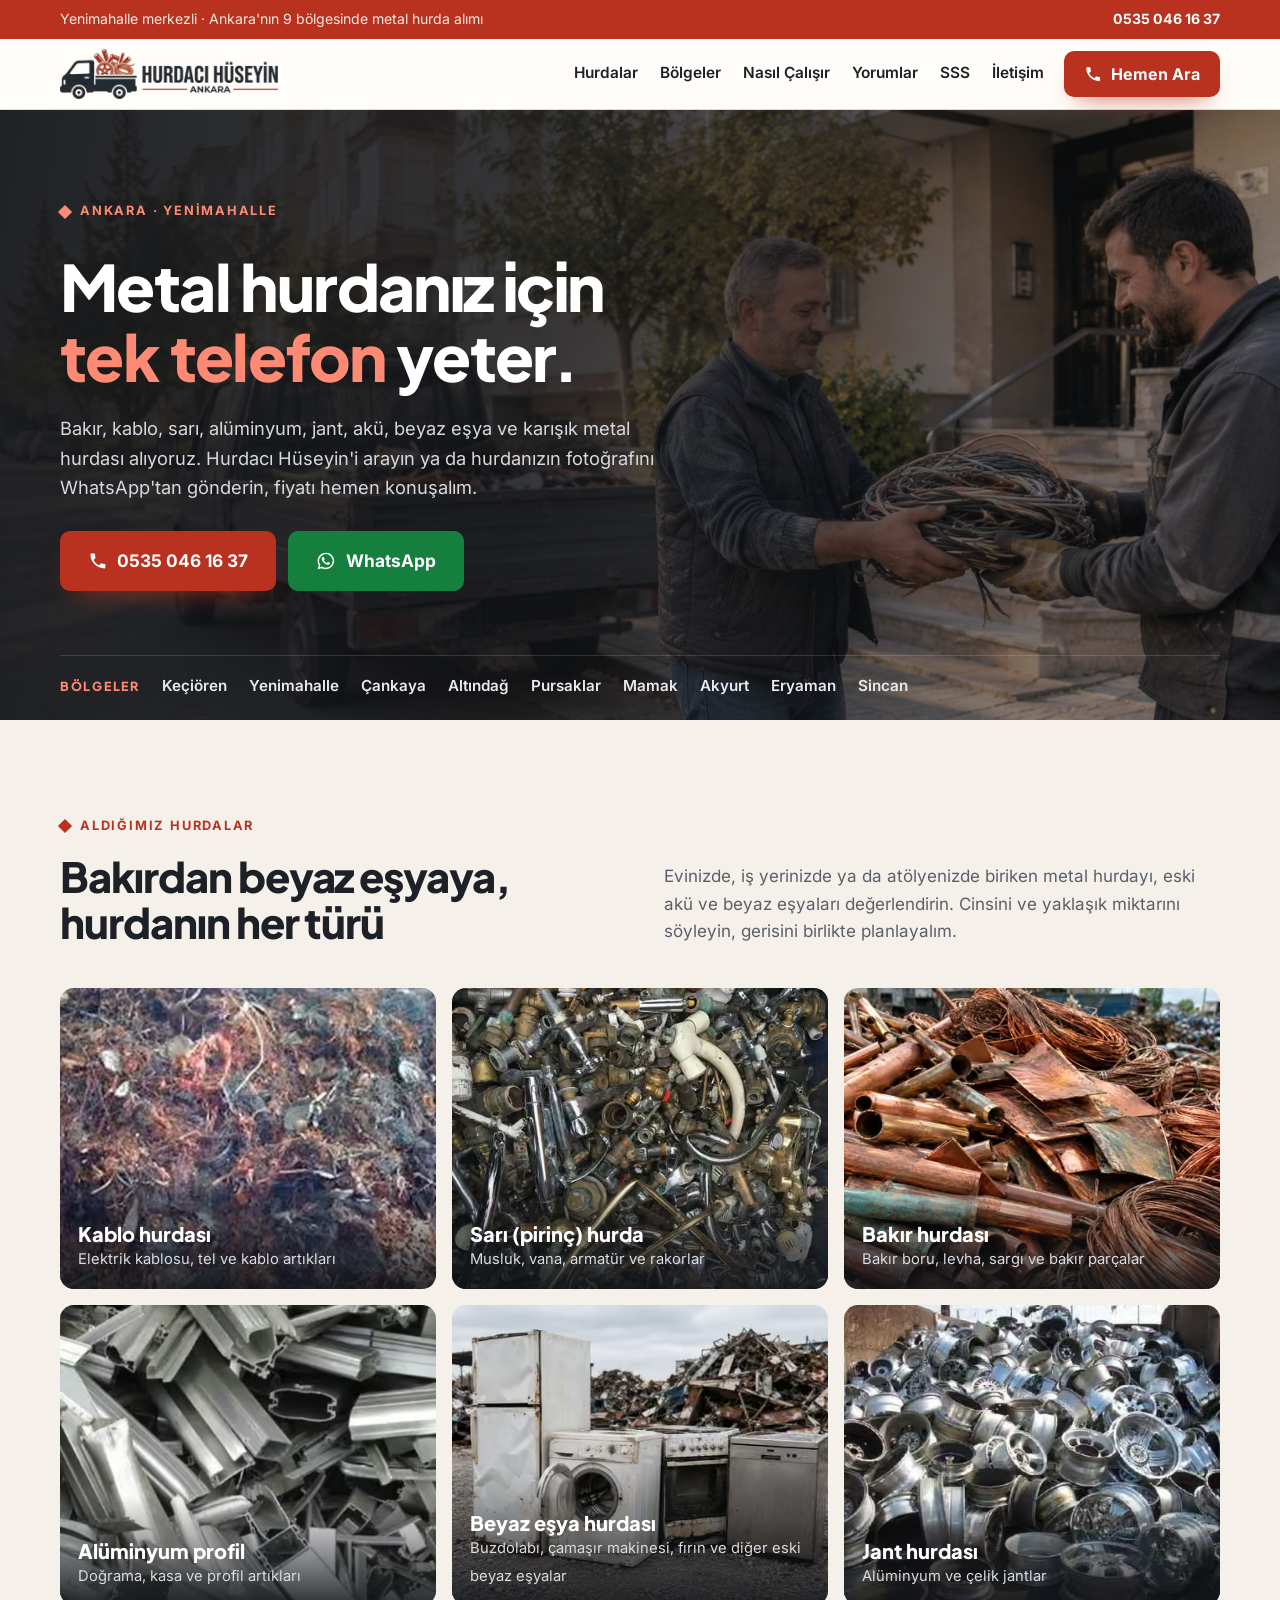
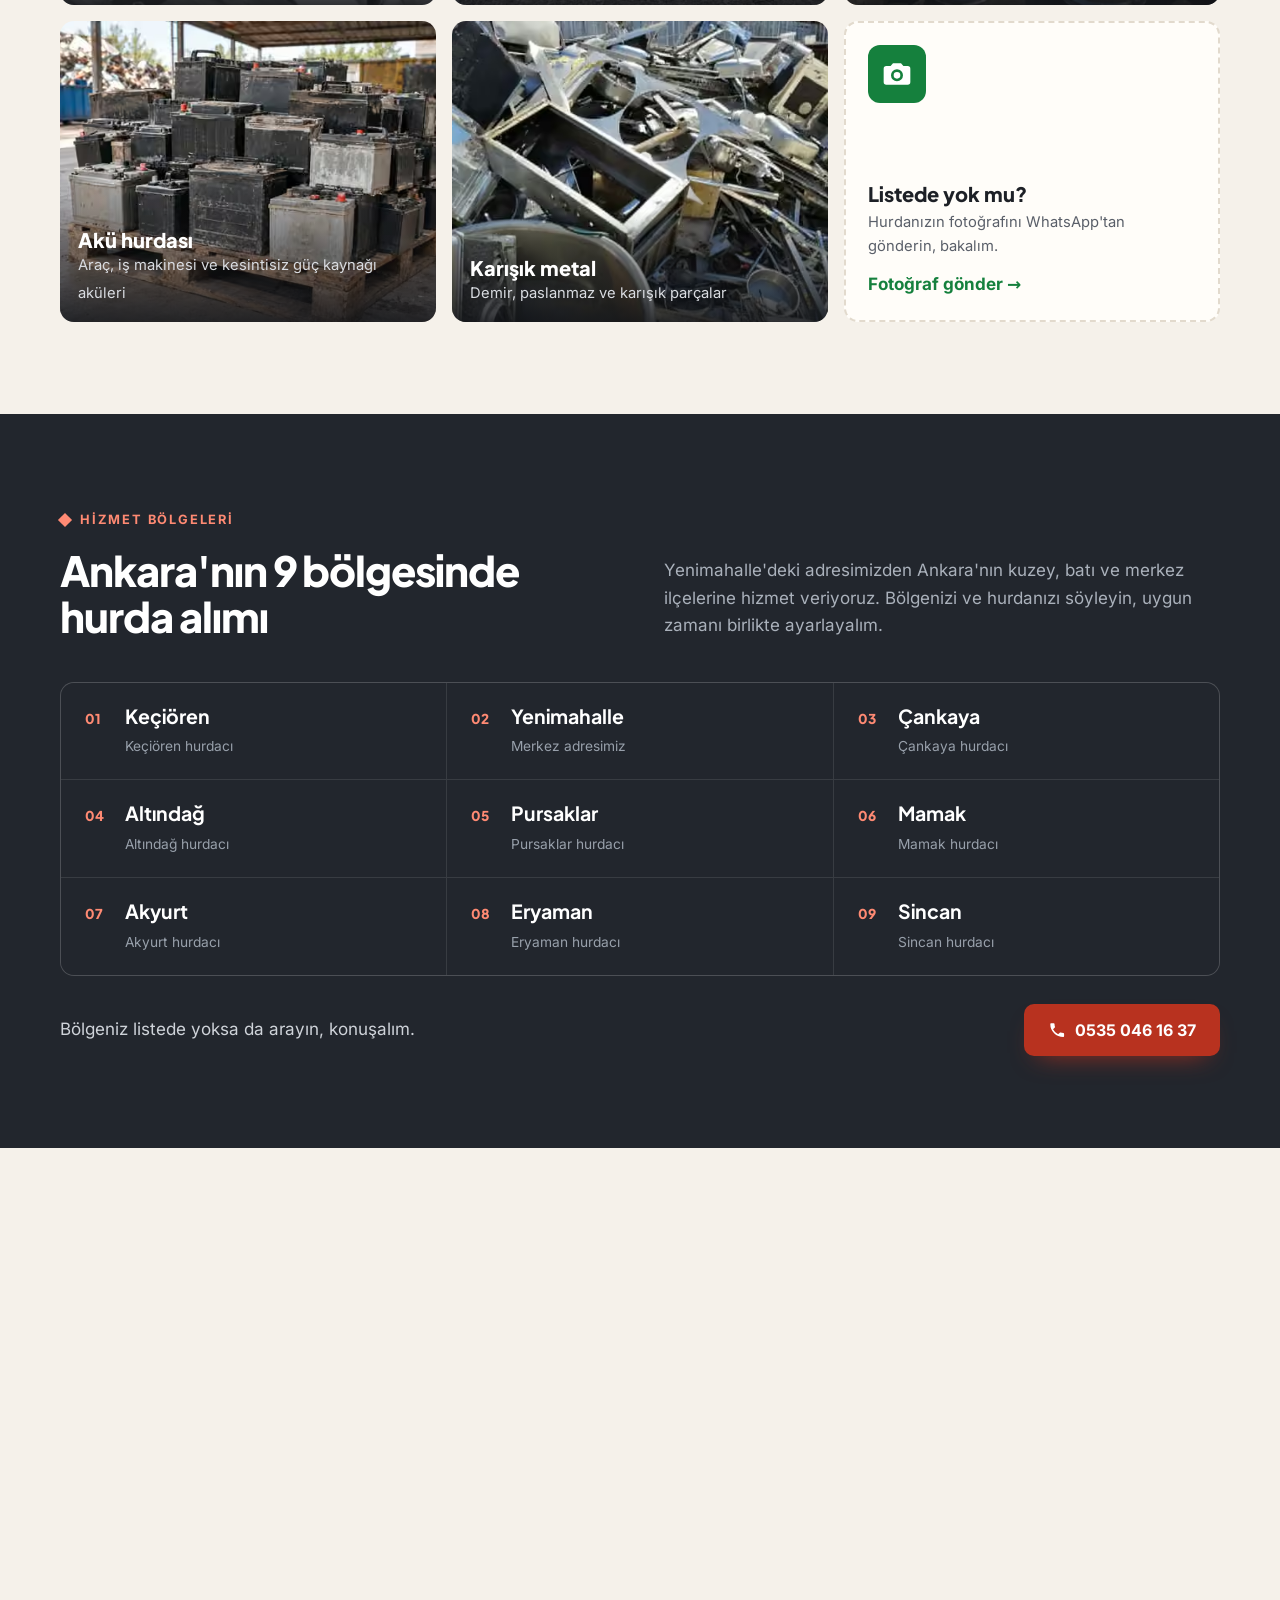
==== commit f41fa943: "Görseller: giriş (kablo alımı), bakır, akü, beyaz eşya fotoğrafları AVIF; PageSpeed: 640px varyantla" ====
--- a/index.html
+++ b/index.html
@@ -14,16 +14,17 @@
 <meta property="og:title" content="Ankara Hurdacı Hüseyin | Metal Hurda Alımı">
 <meta property="og:description" content="Bakır, kablo, sarı, alüminyum, akü ve beyaz eşya hurdası alımı. Ankara'nın 9 bölgesinde hizmet. 0535 046 16 37">
 <meta property="og:url" content="https://ankarahurdacihuseyin.com.tr/">
-<meta property="og:image" content="https://ankarahurdacihuseyin.com.tr/assets/img/og-image.jpg">
+<meta property="og:image" content="https://ankarahurdacihuseyin.com.tr/assets/img/og-image-v2.jpg">
 <meta property="og:image:width" content="1200">
 <meta property="og:image:height" content="630">
 <meta name="twitter:card" content="summary_large_image">
 <link rel="icon" href="assets/img/huseyin-favicon-48.png" type="image/png" sizes="48x48">
 <link rel="icon" href="assets/img/huseyin-favicon-192.png" type="image/png" sizes="192x192">
 <link rel="apple-touch-icon" href="assets/img/huseyin-apple-touch-icon.png">
-<link rel="preload" as="image" type="image/avif" href="assets/img/ankara-hurda-alimi-hurdaci-huseyin-1200.avif" imagesrcset="assets/img/ankara-hurda-alimi-hurdaci-huseyin-480.avif 480w, assets/img/ankara-hurda-alimi-hurdaci-huseyin-768.avif 768w, assets/img/ankara-hurda-alimi-hurdaci-huseyin-1200.avif 1200w" imagesizes="100vw" fetchpriority="high">
-<link rel="preload" href="assets/fonts/plus-jakarta-sans-latin.woff2" as="font" type="font/woff2" crossorigin>
-<style id="inline-css">@font-face{font-family:"Jakarta";font-style:normal;font-weight:500 800;font-display:swap;src:url(assets/fonts/plus-jakarta-sans-latin-ext.woff2) format("woff2");unicode-range:U+0100-02BA,U+02BD-02C5,U+02C7-02CC,U+02CE-02D7,U+02DD-02FF,U+0304,U+0308,U+0329,U+1D00-1DBF,U+1E00-1E9F,U+1EF2-1EFF,U+2020,U+20A0-20AB,U+20AD-20C0,U+2113,U+2C60-2C7F,U+A720-A7FF}@font-face{font-family:"Jakarta";font-style:normal;font-weight:500 800;font-display:swap;src:url(assets/fonts/plus-jakarta-sans-latin.woff2) format("woff2");unicode-range:U+0000-00FF,U+0131,U+0152-0153,U+02BB-02BC,U+02C6,U+02DA,U+02DC,U+0304,U+0308,U+0329,U+2000-206F,U+20AC,U+2122,U+2191,U+2193,U+2212,U+2215,U+FEFF,U+FFFD}@font-face{font-family:"Inter";font-style:normal;font-weight:400 700;font-display:swap;src:url(assets/fonts/inter-latin-ext.woff2) format("woff2");unicode-range:U+0100-02BA,U+02BD-02C5,U+02C7-02CC,U+02CE-02D7,U+02DD-02FF,U+0304,U+0308,U+0329,U+1D00-1DBF,U+1E00-1E9F,U+1EF2-1EFF,U+2020,U+20A0-20AB,U+20AD-20C0,U+2113,U+2C60-2C7F,U+A720-A7FF}@font-face{font-family:"Inter";font-style:normal;font-weight:400 700;font-display:swap;src:url(assets/fonts/inter-latin.woff2) format("woff2");unicode-range:U+0000-00FF,U+0131,U+0152-0153,U+02BB-02BC,U+02C6,U+02DA,U+02DC,U+0304,U+0308,U+0329,U+2000-206F,U+20AC,U+2122,U+2191,U+2193,U+2212,U+2215,U+FEFF,U+FFFD}@font-face{font-family:"Jakarta Fallback";src:local("Arial");size-adjust:104%;ascent-override:94%;descent-override:24%;line-gap-override:0%}@font-face{font-family:"Inter Fallback";src:local("Arial");size-adjust:107%;ascent-override:90%;descent-override:22%;line-gap-override:0%}:root{--bg:#f5f1ea;--paper:#fffdf9;--ink:#1d2026;--muted:#5a5f69;--line:#e2dacd;--brick:#b8321f;--brick-2:#8f2414;--brick-soft:#f6ddd6;--graphite:#22262d;--graphite-2:#181b20;--steel:#8a93a0;--wa:#1fa855;--radius:14px;--shadow:0 20px 44px -26px rgba(29,32,38,.55);--head:"Jakarta","Jakarta Fallback",system-ui,sans-serif;--body:"Inter","Inter Fallback",system-ui,sans-serif}*,*::before,*::after{box-sizing:border-box}html{scroll-behavior:smooth;-webkit-text-size-adjust:100%}body{margin:0;background:var(--bg);color:var(--ink);font-family:var(--body);font-size:17px;line-height:1.62;-webkit-font-smoothing:antialiased}img{max-width:100%;height:auto;display:block}a{color:inherit}h1,h2,h3{font-family:var(--head);line-height:1.1;margin:0 0 .5em;letter-spacing:-.025em}h1{font-size:clamp(2.2rem,5.4vw,4rem);font-weight:800}h2{font-size:clamp(1.75rem,3.4vw,2.6rem);font-weight:800}h3{font-size:1.2rem;font-weight:700}p{margin:0 0 1em}.container{width:min(1160px,100% - 32px);margin-inline:auto}.ic{width:1.15em;height:1.15em;fill:currentColor;flex:none}.sr-only{position:absolute;width:1px;height:1px;padding:0;margin:-1px;overflow:hidden;clip:rect(0,0,0,0);border:0}.skip{position:absolute;left:-999px;top:8px;background:var(--brick);color:#fff;padding:8px 14px;border-radius:8px;z-index:100}.skip:focus{left:8px}:focus-visible{outline:3px solid var(--brick);outline-offset:3px}section[id]{scroll-margin-top:80px}.btn{display:inline-flex;align-items:center;justify-content:center;gap:.55em;font:700 1rem/1 var(--body);padding:15px 22px;border-radius:10px;text-decoration:none;border:2px solid transparent;cursor:pointer;transition:transform .15s ease,background-color .15s ease}.btn:hover{transform:translateY(-2px)}.btn--brick{background:var(--brick);color:#fff;box-shadow:0 12px 26px -14px rgba(184,50,31,.9)}.btn--brick:hover{background:var(--brick-2)}.btn--wa{background:var(--wa);color:#fff}.btn--wa:hover{background:#178a45}.btn--line{border-color:currentColor;background:transparent}.btn--lg{font-size:1.08rem;padding:18px 26px}.strip{background:var(--brick);color:#fde9e4;font-size:.88rem}.strip .container{display:flex;justify-content:space-between;gap:12px;padding:8px 0;flex-wrap:wrap}.strip a{color:#fff;font-weight:700;text-decoration:none}.header{position:sticky;top:0;z-index:50;background:rgba(255,253,249,.94);backdrop-filter:saturate(1.4) blur(10px);border-bottom:1px solid var(--line)}.header .container{display:flex;align-items:center;gap:20px;min-height:70px}.brand{display:flex;align-items:center;gap:11px;text-decoration:none;margin-right:auto}.brand__logo{display:block;height:50px;width:auto}.brand__badge{display:inline-block;background:#fff;border-radius:12px;padding:10px 14px}.brand__logo--foot{height:48px}.brand__mark{width:44px;height:44px;border-radius:10px;background:var(--graphite);color:#fff;display:grid;place-items:center;font:800 1.4rem/1 var(--head);border-bottom:4px solid var(--brick)}.brand__text{display:flex;flex-direction:column;line-height:1.05}.brand__text strong{font:800 1.25rem/1 var(--head);letter-spacing:-.02em}.brand__text small{font-size:.74rem;color:var(--muted);letter-spacing:.06em;text-transform:uppercase;margin-top:5px}.nav{display:flex;gap:22px}.nav a{text-decoration:none;font-weight:600;font-size:.96rem}.nav a:hover{color:var(--brick)}.header__call{padding:12px 18px}.burger{display:none;width:44px;height:44px;border:0;background:var(--graphite);border-radius:10px;color:#fff;cursor:pointer;padding:0}.burger span{display:block;width:20px;height:2px;background:currentColor;margin:4px auto;transition:transform .2s ease,opacity .2s ease}.nav-open .burger span:nth-child(1){transform:translateY(6px) rotate(45deg)}.nav-open .burger span:nth-child(2){opacity:0}.nav-open .burger span:nth-child(3){transform:translateY(-6px) rotate(-45deg)}.hero{position:relative;color:#fff;background:var(--graphite-2);overflow:hidden;isolation:isolate}.hero__bg{position:absolute;inset:0;z-index:-2}.hero__bg img{width:100%;height:100%;object-fit:cover}.hero::before{content:"";position:absolute;inset:0;z-index:-1;background:linear-gradient(100deg,rgba(18,20,24,.94) 0%,rgba(18,20,24,.82) 42%,rgba(18,20,24,.35) 100%)}.hero .container{padding:88px 0 0}.hero__text{max-width:640px}.eyebrow{display:inline-flex;align-items:center;gap:10px;font-weight:700;font-size:.8rem;letter-spacing:.14em;text-transform:uppercase;color:var(--brick)}.eyebrow::before{content:"";width:10px;height:10px;background:currentColor;transform:rotate(45deg)}.hero .eyebrow{color:#ff8a73}.hero h1{color:#fff;margin:.4em 0 .35em}.hero h1 span{color:#ff8a73}.hero__lead{font-size:1.14rem;color:#d6d9de;max-width:34em}.hero__actions{display:flex;flex-wrap:wrap;gap:12px;margin:28px 0 0}.hero__actions .btn--line{color:#fff}.districts{margin-top:64px;border-top:1px solid rgba(255,255,255,.14);padding:18px 0 22px;display:flex;gap:10px 22px;flex-wrap:wrap;align-items:center}.districts b{font:800 .78rem/1 var(--head);letter-spacing:.14em;text-transform:uppercase;color:#ff8a73}.districts span{font-weight:600;color:#e8eaee;font-size:.95rem}.section{padding:92px 0}.head{display:grid;grid-template-columns:1fr 1fr;gap:24px 48px;align-items:end;margin-bottom:42px}.head p{color:var(--muted);margin:0;font-size:1.06rem}.head h2{margin:.35em 0 0}.scrap{display:grid;grid-template-columns:repeat(3,1fr);gap:16px}.scrap__item{margin:0;position:relative;border-radius:var(--radius);overflow:hidden;background:#d8d2c7;aspect-ratio:4/3.2}.scrap__item img{width:100%;height:100%;object-fit:cover;transition:transform .5s ease}.scrap__item:hover img{transform:scale(1.04)}.scrap__item figcaption{position:absolute;inset:auto 0 0 0;padding:44px 18px 16px;background:linear-gradient(transparent,rgba(18,20,24,.88));color:#fff}.scrap__item figcaption strong{display:block;font:800 1.25rem/1.15 var(--head)}.scrap__item figcaption span{font-size:.92rem;color:#d9dce1}.scrap__item--wide{grid-column:span 2;aspect-ratio:auto}.scrap__tile{background:var(--graphite);color:#fff;display:flex;flex-direction:column;justify-content:flex-end;gap:6px;padding:22px;text-decoration:none}.scrap__tile .ic{width:58px;height:58px;padding:13px;border-radius:12px;background:var(--brick);color:#fff;margin-bottom:auto}.scrap__tile strong{font:800 1.25rem/1.15 var(--head)}.scrap__tile span{font-size:.92rem;color:#c9ced5}.scrap__tile--brick{background:var(--brick)}.scrap__tile--brick .ic{background:rgba(255,255,255,.16)}.scrap__tile--brick span{color:#fde3dc}.scrap__tile--cta{background:var(--paper);color:var(--ink);border:2px dashed var(--line)}.scrap__tile--cta .ic{background:var(--wa)}.scrap__tile--cta span{color:var(--muted)}.scrap__tile--cta em{font-style:normal;font-weight:700;color:var(--wa);margin-top:6px}.scrap__tile--cta:hover{border-color:var(--wa)}.scrap-note{margin-top:22px;display:flex;flex-wrap:wrap;gap:12px 20px;align-items:center;background:var(--paper);border:1px solid var(--line);border-left:5px solid var(--brick);border-radius:12px;padding:18px 20px}.scrap-note p{margin:0 auto 0 0;font-weight:600}.zone{background:var(--graphite);color:#e6e8ec}.zone h2{color:#fff}.zone .head p{color:#aab1bb}.zone .eyebrow{color:#ff8a73}.zone__grid{display:grid;grid-template-columns:repeat(3,1fr);gap:1px;background:rgba(255,255,255,.1);border:1px solid rgba(255,255,255,.1);border-radius:var(--radius);overflow:hidden}.zone__grid li{list-style:none;background:var(--graphite);padding:22px 24px;display:flex;align-items:baseline;gap:14px}.zone__grid em{font:800 .85rem/1 var(--head);font-style:normal;color:#ff8a73;min-width:26px}.zone__grid strong{font:700 1.22rem/1.2 var(--head);color:#fff}.zone__grid small{display:block;color:#98a0ab;font-size:.86rem;margin-top:3px}.zone__grid{padding:0;margin:0}.zone__foot{margin-top:28px;display:flex;flex-wrap:wrap;gap:12px;align-items:center}.zone__foot p{margin:0 auto 0 0;color:#cfd3d9}.steps{display:grid;grid-template-columns:repeat(3,1fr);gap:20px;counter-reset:s;padding:0;margin:0}.steps li{list-style:none;background:var(--paper);border:1px solid var(--line);border-radius:var(--radius);padding:28px 26px;position:relative}.steps li::before{counter-increment:s;content:counter(s);display:grid;place-items:center;width:52px;height:52px;border-radius:12px;background:var(--brick-soft);color:var(--brick-2);font:800 1.4rem/1 var(--head);margin-bottom:18px}.steps p{color:var(--muted);margin:0}.why{display:grid;grid-template-columns:1fr 1fr;gap:48px;align-items:center}.why__img{margin:0;border-radius:var(--radius);overflow:hidden;box-shadow:var(--shadow)}.why__img img{width:100%;aspect-ratio:1/1;object-fit:cover}.why__list{list-style:none;padding:0;margin:26px 0 0;display:grid;gap:16px}.why__list li{display:flex;gap:14px;align-items:flex-start}.why__list .ic{width:40px;height:40px;padding:9px;border-radius:10px;background:var(--brick);color:#fff}.why__list strong{display:block;font:700 1.08rem/1.3 var(--head)}.why__list span{color:var(--muted)}.reviews{display:grid;grid-template-columns:repeat(3,1fr);gap:18px}.review{margin:0;background:var(--paper);border:1px solid var(--line);border-radius:var(--radius);padding:26px;display:flex;flex-direction:column;gap:14px}.review__stars{color:#e3a008;font-size:1.1rem;letter-spacing:.14em}.review blockquote{margin:0;flex:1}.review blockquote p{margin:0}.review figcaption{display:flex;align-items:center;gap:12px;font-weight:700}.review__av{width:40px;height:40px;border-radius:10px;background:var(--graphite);color:#fff;display:grid;place-items:center;font:800 1rem/1 var(--head);flex:none}.faq{display:grid;grid-template-columns:.85fr 1.15fr;gap:48px;align-items:start}.faq__list details{border-bottom:1px solid var(--line);padding:4px 0}.faq__list summary{cursor:pointer;list-style:none;display:flex;justify-content:space-between;gap:16px;padding:16px 0;font:700 1.08rem/1.35 var(--head)}.faq__list summary::-webkit-details-marker{display:none}.faq__list summary::after{content:"+";font:500 1.6rem/1 var(--body);color:var(--brick);transition:transform .2s ease}.faq__list details[open] summary::after{transform:rotate(45deg)}.faq__list details p{color:var(--muted);margin:0 0 16px}.faq__side{position:sticky;top:100px;background:var(--graphite);color:#e6e8ec;border-radius:var(--radius);padding:30px}.faq__side h3{color:#fff;font-size:1.35rem}.faq__side p{color:#aab1bb}.contact__grid{display:grid;grid-template-columns:1fr 1.1fr;gap:28px}.contact__grid>*{min-width:0}.info{display:grid;gap:12px}.info a,.info div{display:flex;gap:14px;align-items:center;background:var(--paper);border:1px solid var(--line);border-radius:12px;padding:16px 18px;text-decoration:none}.info .ic{width:42px;height:42px;padding:10px;border-radius:10px;background:var(--brick-soft);color:var(--brick-2)}.info small{display:block;color:var(--muted);font-size:.8rem;font-weight:600}.info strong{font-size:1.04rem}.form{background:var(--graphite);color:#e6e8ec;border-radius:16px;padding:30px}.form h3{color:#fff;font-size:1.35rem}.form p{color:#aab1bb;font-size:.95rem}.form__row{display:grid;grid-template-columns:1fr 1fr;gap:14px}.form label{display:block;font-weight:700;font-size:.88rem;margin:0 0 6px;color:#fff}.form input,.form select,.form textarea{width:100%;font:inherit;font-size:1rem;padding:13px 14px;border:1.5px solid #3a404a;border-radius:10px;background:#2b3038;color:#fff;margin-bottom:14px}.form input:focus,.form select:focus,.form textarea:focus{border-color:#ff8a73;outline:none}.form textarea{min-height:92px;resize:vertical}.form .btn{width:100%}.form small{display:block;margin-top:10px;color:#98a0ab;font-size:.8rem}.form small a{color:#dfe2e6}.footer{background:var(--graphite-2);color:#a3aab4;padding:56px 0 110px;font-size:.95rem}.footer .container{display:grid;grid-template-columns:1.4fr 1fr 1fr;gap:32px}.footer__title{color:#fff;font:700 1rem/1.2 var(--head);margin:0 0 .8em}.footer a{color:#dce0e5;text-decoration:none}.footer a:hover{color:#fff;text-decoration:underline}.footer ul{list-style:none;padding:0;margin:0;display:grid;gap:8px}.footer .brand__text strong{color:#fff}.footer .brand__text small{color:#8f97a2}.footer__bottom{grid-column:1/-1;border-top:1px solid rgba(255,255,255,.1);padding-top:20px;display:flex;justify-content:space-between;gap:16px;flex-wrap:wrap;font-size:.85rem}.dock{position:fixed;left:12px;right:12px;bottom:12px;z-index:60;display:none;gap:10px}.dock .btn{flex:1;padding:15px 12px;box-shadow:0 12px 30px -10px rgba(0,0,0,.45)}.legal{padding:64px 0 96px}.legal .container{max-width:820px}.legal h2{font-size:1.4rem;margin-top:1.6em}.legal p,.legal li{color:var(--muted)}.reveal{opacity:0;transform:translateY(16px);transition:opacity .6s ease,transform .6s ease}.reveal.is-in{opacity:1;transform:none}@media (prefers-reduced-motion:reduce){*{scroll-behavior:auto!important}.reveal{opacity:1;transform:none;transition:none}.btn,.scrap__item img{transition:none}}@media (max-width:1000px){.scrap{grid-template-columns:1fr 1fr}.zone__grid{grid-template-columns:1fr 1fr}.why,.faq{grid-template-columns:1fr}.faq__side{position:static}.head{grid-template-columns:1fr}}@media (max-width:880px){.burger{display:block}.header__call .txt{display:none}.header__call{padding:12px}.nav{position:fixed;inset:104px 16px auto 16px;flex-direction:column;gap:0;background:var(--paper);border:1px solid var(--line);border-radius:14px;padding:8px;box-shadow:var(--shadow);transform:translateY(-12px);opacity:0;pointer-events:none;transition:opacity .2s ease,transform .2s ease}.nav a{padding:14px 12px;border-radius:8px}.nav-open .nav{opacity:1;transform:none;pointer-events:auto}.hero .container{padding-top:56px}.hero::before{background:linear-gradient(180deg,rgba(18,20,24,.78) 0%,rgba(18,20,24,.9) 100%)}.steps,.reviews,.contact__grid{grid-template-columns:1fr}.footer .container{grid-template-columns:1fr 1fr}.footer .container>div:first-child{grid-column:1/-1}.dock{display:flex}.strip .hide-sm{display:none}.strip .container{flex-wrap:nowrap}.strip .container>span{overflow:hidden;text-overflow:ellipsis;white-space:nowrap;min-width:0}.strip a{white-space:nowrap}}@media (max-width:600px){body{font-size:16px}.section{padding:66px 0}.scrap{grid-template-columns:1fr}.scrap__item--wide{grid-column:auto;aspect-ratio:4/3.2}.zone__grid{grid-template-columns:1fr}.form{padding:22px}.form__row{grid-template-columns:1fr;gap:0}.hero__actions .btn{flex:1 1 100%}.brand__logo{height:42px}.footer .container{grid-template-columns:1fr}}</style>
+<link rel="preload" as="image" type="image/avif" href="assets/img/ankara-hurdaci-huseyin-kablo-alimi-1200.avif" imagesrcset="assets/img/ankara-hurdaci-huseyin-kablo-alimi-480.avif 480w, assets/img/ankara-hurdaci-huseyin-kablo-alimi-768.avif 768w, assets/img/ankara-hurdaci-huseyin-kablo-alimi-1200.avif 1200w, assets/img/ankara-hurdaci-huseyin-kablo-alimi-1600.avif 1600w" imagesizes="100vw" fetchpriority="high">
+<link rel="preload" href="assets/fonts/jakarta-tr.woff2" as="font" type="font/woff2" crossorigin>
+<link rel="preload" href="assets/fonts/inter-tr.woff2" as="font" type="font/woff2" crossorigin>
+<style id="inline-css">@font-face{font-family:"Jakarta";font-style:normal;font-weight:500 800;font-display:swap;src:url(assets/fonts/jakarta-tr-ext.woff2) format("woff2");unicode-range:U+011E-011F,U+0130,U+015E-015F}@font-face{font-family:"Jakarta";font-style:normal;font-weight:500 800;font-display:swap;src:url(assets/fonts/jakarta-tr.woff2) format("woff2");unicode-range:U+0000-00FF,U+0131,U+0152-0153,U+02BB-02BC,U+02C6,U+02DA,U+02DC,U+0304,U+0308,U+0329,U+2000-206F,U+20AC,U+2122,U+2191,U+2193,U+2212,U+2215,U+FEFF,U+FFFD}@font-face{font-family:"Inter";font-style:normal;font-weight:400 700;font-display:swap;src:url(assets/fonts/inter-tr-ext.woff2) format("woff2");unicode-range:U+011E-011F,U+0130,U+015E-015F}@font-face{font-family:"Inter";font-style:normal;font-weight:400 700;font-display:swap;src:url(assets/fonts/inter-tr.woff2) format("woff2");unicode-range:U+0000-00FF,U+0131,U+0152-0153,U+02BB-02BC,U+02C6,U+02DA,U+02DC,U+0304,U+0308,U+0329,U+2000-206F,U+20AC,U+2122,U+2191,U+2193,U+2212,U+2215,U+FEFF,U+FFFD}@font-face{font-family:"Jakarta Fallback";src:local("Arial");size-adjust:104%;ascent-override:94%;descent-override:24%;line-gap-override:0%}@font-face{font-family:"Inter Fallback";src:local("Arial");size-adjust:107%;ascent-override:90%;descent-override:22%;line-gap-override:0%}:root{--bg:#f5f1ea;--paper:#fffdf9;--ink:#1d2026;--muted:#5a5f69;--line:#e2dacd;--brick:#b8321f;--brick-2:#8f2414;--brick-soft:#f6ddd6;--graphite:#22262d;--graphite-2:#181b20;--steel:#8a93a0;--wa:#15803d;--radius:14px;--shadow:0 20px 44px -26px rgba(29,32,38,.55);--head:"Jakarta","Jakarta Fallback",system-ui,sans-serif;--body:"Inter","Inter Fallback",system-ui,sans-serif}*,*::before,*::after{box-sizing:border-box}html{scroll-behavior:smooth;-webkit-text-size-adjust:100%}body{margin:0;background:var(--bg);color:var(--ink);font-family:var(--body);font-size:17px;line-height:1.62;-webkit-font-smoothing:antialiased}img{max-width:100%;height:auto;display:block}a{color:inherit}h1,h2,h3{font-family:var(--head);line-height:1.1;margin:0 0 .5em;letter-spacing:-.025em}h1{font-size:clamp(2.2rem,5.4vw,4rem);font-weight:800}h2{font-size:clamp(1.75rem,3.4vw,2.6rem);font-weight:800}h3{font-size:1.2rem;font-weight:700}p{margin:0 0 1em}.container{width:min(1160px,100% - 32px);margin-inline:auto}.ic{width:1.15em;height:1.15em;fill:currentColor;flex:none}.sr-only{position:absolute;width:1px;height:1px;padding:0;margin:-1px;overflow:hidden;clip:rect(0,0,0,0);border:0}.skip{position:absolute;left:-999px;top:8px;background:var(--brick);color:#fff;padding:8px 14px;border-radius:8px;z-index:100}.skip:focus{left:8px}:focus-visible{outline:3px solid var(--brick);outline-offset:3px}section[id]{scroll-margin-top:80px}.btn{display:inline-flex;align-items:center;justify-content:center;gap:.55em;font:700 1rem/1 var(--body);padding:15px 22px;border-radius:10px;text-decoration:none;border:2px solid transparent;cursor:pointer;transition:transform .15s ease,background-color .15s ease}.btn:hover{transform:translateY(-2px)}.btn--brick{background:var(--brick);color:#fff;box-shadow:0 12px 26px -14px rgba(184,50,31,.9)}.btn--brick:hover{background:var(--brick-2)}.btn--wa{background:var(--wa);color:#fff}.btn--wa:hover{background:#116632}.btn--line{border-color:currentColor;background:transparent}.btn--lg{font-size:1.08rem;padding:18px 26px}.strip{background:var(--brick);color:#fde9e4;font-size:.88rem}.strip .container{display:flex;justify-content:space-between;gap:12px;padding:8px 0;flex-wrap:wrap}.strip a{color:#fff;font-weight:700;text-decoration:none}.header{position:sticky;top:0;z-index:50;background:#fffdf9;border-bottom:1px solid var(--line)}.header .container{display:flex;align-items:center;gap:20px;min-height:70px}.brand{display:flex;align-items:center;gap:11px;text-decoration:none;margin-right:auto}.brand__logo{display:block;height:50px;width:auto}.brand__badge{display:inline-block;background:#fff;border-radius:12px;padding:10px 14px}.brand__logo--foot{height:48px}.nav{display:flex;gap:22px}.nav a{text-decoration:none;font-weight:600;font-size:.96rem}.nav a:hover{color:var(--brick)}.header__call{padding:12px 18px}.burger{display:none;width:44px;height:44px;border:0;background:var(--graphite);border-radius:10px;color:#fff;cursor:pointer;padding:0}.burger span{display:block;width:20px;height:2px;background:currentColor;margin:4px auto;transition:transform .2s ease,opacity .2s ease}.nav-open .burger span:nth-child(1){transform:translateY(6px) rotate(45deg)}.nav-open .burger span:nth-child(2){opacity:0}.nav-open .burger span:nth-child(3){transform:translateY(-6px) rotate(-45deg)}.hero{position:relative;color:#fff;background:var(--graphite-2);overflow:hidden;isolation:isolate}.hero__bg{position:absolute;inset:0;z-index:-2}.hero__bg img{width:100%;height:100%;object-fit:cover;object-position:62% center}.hero::before{content:"";position:absolute;inset:0;z-index:-1;background:linear-gradient(100deg,rgba(18,20,24,.94) 0%,rgba(18,20,24,.82) 42%,rgba(18,20,24,.35) 100%)}.hero .container{padding:88px 0 0}.hero__text{max-width:640px}.eyebrow{display:inline-flex;align-items:center;gap:10px;font-weight:700;font-size:.8rem;letter-spacing:.14em;text-transform:uppercase;color:var(--brick)}.eyebrow::before{content:"";width:10px;height:10px;background:currentColor;transform:rotate(45deg)}.hero .eyebrow{color:#ff8a73}.hero h1{color:#fff;margin:.4em 0 .35em}.hero h1 span{color:#ff8a73}.hero__lead{font-size:1.14rem;color:#d6d9de;max-width:34em}.hero__actions{display:flex;flex-wrap:wrap;gap:12px;margin:28px 0 0}.hero__actions .btn--line{color:#fff}.districts{margin-top:64px;border-top:1px solid rgba(255,255,255,.14);padding:18px 0 22px;display:flex;gap:10px 22px;flex-wrap:wrap;align-items:center}.districts b{font:800 .78rem/1 var(--head);letter-spacing:.14em;text-transform:uppercase;color:#ff8a73}.districts span{font-weight:600;color:#e8eaee;font-size:.95rem}.section{padding:92px 0}#bolgeler,#nasil-calisir,#neden-biz,#yorumlar,#sss,#iletisim,.footer{content-visibility:auto;contain-intrinsic-size:auto 900px}.head{display:grid;grid-template-columns:1fr 1fr;gap:24px 48px;align-items:end;margin-bottom:42px}.head p{color:var(--muted);margin:0;font-size:1.06rem}.head h2{margin:.35em 0 0}.scrap{display:grid;grid-template-columns:repeat(3,1fr);gap:16px}.scrap__item{margin:0;position:relative;border-radius:var(--radius);overflow:hidden;background:#d8d2c7;aspect-ratio:4/3.2}.scrap__item img{width:100%;height:100%;object-fit:cover;transition:transform .5s ease}.scrap__item:hover img{transform:scale(1.04)}.scrap__item figcaption{position:absolute;inset:auto 0 0 0;padding:44px 18px 16px;background:linear-gradient(transparent,rgba(18,20,24,.88));color:#fff}.scrap__item figcaption strong{display:block;font:800 1.25rem/1.15 var(--head)}.scrap__item figcaption span{font-size:.92rem;color:#d9dce1}.scrap__tile{background:var(--graphite);color:#fff;display:flex;flex-direction:column;justify-content:flex-end;gap:6px;padding:22px;text-decoration:none}.scrap__tile .ic{width:58px;height:58px;padding:13px;border-radius:12px;background:var(--brick);color:#fff;margin-bottom:auto}.scrap__tile strong{font:800 1.25rem/1.15 var(--head)}.scrap__tile span{font-size:.92rem;color:#c9ced5}.scrap__tile--cta{background:var(--paper);color:var(--ink);border:2px dashed var(--line)}.scrap__tile--cta .ic{background:var(--wa)}.scrap__tile--cta span{color:var(--muted)}.scrap__tile--cta em{font-style:normal;font-weight:700;color:var(--wa);margin-top:6px}.scrap__tile--cta:hover{border-color:var(--wa)}.zone{background:var(--graphite);color:#e6e8ec}.zone h2{color:#fff}.zone .head p{color:#aab1bb}.zone .eyebrow{color:#ff8a73}.zone__grid{display:grid;grid-template-columns:repeat(3,1fr);gap:1px;background:rgba(255,255,255,.1);border:1px solid rgba(255,255,255,.1);border-radius:var(--radius);overflow:hidden}.zone__grid li{list-style:none;background:var(--graphite);padding:22px 24px;display:flex;align-items:baseline;gap:14px}.zone__grid em{font:800 .85rem/1 var(--head);font-style:normal;color:#ff8a73;min-width:26px}.zone__grid strong{font:700 1.22rem/1.2 var(--head);color:#fff}.zone__grid small{display:block;color:#98a0ab;font-size:.86rem;margin-top:3px}.zone__grid{padding:0;margin:0}.zone__foot{margin-top:28px;display:flex;flex-wrap:wrap;gap:12px;align-items:center}.zone__foot p{margin:0 auto 0 0;color:#cfd3d9}.steps{display:grid;grid-template-columns:repeat(3,1fr);gap:20px;counter-reset:s;padding:0;margin:0}.steps li{list-style:none;background:var(--paper);border:1px solid var(--line);border-radius:var(--radius);padding:28px 26px;position:relative}.steps li::before{counter-increment:s;content:counter(s);display:grid;place-items:center;width:52px;height:52px;border-radius:12px;background:var(--brick-soft);color:var(--brick-2);font:800 1.4rem/1 var(--head);margin-bottom:18px}.steps p{color:var(--muted);margin:0}.why{display:grid;grid-template-columns:1fr 1fr;gap:48px;align-items:center}.why__img{margin:0;border-radius:var(--radius);overflow:hidden;box-shadow:var(--shadow)}.why__img img{width:100%;aspect-ratio:1/1;object-fit:cover}.why__list{list-style:none;padding:0;margin:26px 0 0;display:grid;gap:16px}.why__list li{display:flex;gap:14px;align-items:flex-start}.why__list .ic{width:40px;height:40px;padding:9px;border-radius:10px;background:var(--brick);color:#fff}.why__list strong{display:block;font:700 1.08rem/1.3 var(--head)}.why__list span{color:var(--muted)}.reviews{display:grid;grid-template-columns:repeat(3,1fr);gap:18px}.review{margin:0;background:var(--paper);border:1px solid var(--line);border-radius:var(--radius);padding:26px;display:flex;flex-direction:column;gap:14px}.review__stars{color:#e3a008;font-size:1.1rem;letter-spacing:.14em}.review blockquote{margin:0;flex:1}.review blockquote p{margin:0}.review figcaption{display:flex;align-items:center;gap:12px;font-weight:700}.review__av{width:40px;height:40px;border-radius:10px;background:var(--graphite);color:#fff;display:grid;place-items:center;font:800 1rem/1 var(--head);flex:none}.faq{display:grid;grid-template-columns:.85fr 1.15fr;gap:48px;align-items:start}.faq__list details{border-bottom:1px solid var(--line);padding:4px 0}.faq__list summary{cursor:pointer;list-style:none;display:flex;justify-content:space-between;gap:16px;padding:16px 0;font:700 1.08rem/1.35 var(--head)}.faq__list summary::-webkit-details-marker{display:none}.faq__list summary::after{content:"+";font:500 1.6rem/1 var(--body);color:var(--brick);transition:transform .2s ease}.faq__list details[open] summary::after{transform:rotate(45deg)}.faq__list details p{color:var(--muted);margin:0 0 16px}.faq__side{position:sticky;top:100px;background:var(--graphite);color:#e6e8ec;border-radius:var(--radius);padding:30px}.faq__side h3{color:#fff;font-size:1.35rem}.faq__side p{color:#aab1bb}.faq__side .eyebrow{color:#ff8a73}.contact__grid{display:grid;grid-template-columns:1fr 1.1fr;gap:28px}.contact__grid>*{min-width:0}.info{display:grid;gap:12px}.info a,.info div{display:flex;gap:14px;align-items:center;background:var(--paper);border:1px solid var(--line);border-radius:12px;padding:16px 18px;text-decoration:none}.info .ic{width:42px;height:42px;padding:10px;border-radius:10px;background:var(--brick-soft);color:var(--brick-2)}.info small{display:block;color:var(--muted);font-size:.8rem;font-weight:600}.info strong{font-size:1.04rem}.form{background:var(--graphite);color:#e6e8ec;border-radius:16px;padding:30px}.form h3{color:#fff;font-size:1.35rem}.form p{color:#aab1bb;font-size:.95rem}.form__row{display:grid;grid-template-columns:1fr 1fr;gap:14px}.form label{display:block;font-weight:700;font-size:.88rem;margin:0 0 6px;color:#fff}.form input,.form select,.form textarea{width:100%;font:inherit;font-size:1rem;padding:13px 14px;border:1.5px solid #3a404a;border-radius:10px;background:#2b3038;color:#fff;margin-bottom:14px}.form input:focus,.form select:focus,.form textarea:focus{border-color:#ff8a73;outline:none}.form textarea{min-height:92px;resize:vertical}.form .btn{width:100%}.form small{display:block;margin-top:10px;color:#98a0ab;font-size:.8rem}.form small a{color:#dfe2e6}.footer{background:var(--graphite-2);color:#a3aab4;padding:56px 0 110px;font-size:.95rem}.footer .container{display:grid;grid-template-columns:1.4fr 1fr 1fr;gap:32px}.footer__title{color:#fff;font:700 1rem/1.2 var(--head);margin:0 0 .8em}.footer a{color:#dce0e5;text-decoration:none}.footer a:hover{color:#fff;text-decoration:underline}.footer ul{list-style:none;padding:0;margin:0;display:grid;gap:8px}.footer .footer .footer__bottom{grid-column:1/-1;border-top:1px solid rgba(255,255,255,.1);padding-top:20px;display:flex;justify-content:space-between;gap:16px;flex-wrap:wrap;font-size:.85rem}.dock{position:fixed;left:12px;right:12px;bottom:12px;z-index:60;display:none;gap:10px}.dock .btn{flex:1;padding:15px 12px;box-shadow:0 12px 30px -10px rgba(0,0,0,.45)}.legal{padding:64px 0 96px}.legal .container{max-width:820px}.legal h2{font-size:1.4rem;margin-top:1.6em}.legal p,.legal li{color:var(--muted)}@media (prefers-reduced-motion:reduce){*{scroll-behavior:auto!important}.btn,.scrap__item img{transition:none}}@media (max-width:1000px){.scrap{grid-template-columns:1fr 1fr}.zone__grid{grid-template-columns:1fr 1fr}.why,.faq{grid-template-columns:1fr}.faq__side{position:static}.head{grid-template-columns:1fr}}@media (max-width:880px){.burger{display:block}.header__call .txt{display:none}.header__call{padding:12px}.nav{position:fixed;inset:104px 16px auto 16px;flex-direction:column;gap:0;background:var(--paper);border:1px solid var(--line);border-radius:14px;padding:8px;box-shadow:var(--shadow);transform:translateY(-12px);opacity:0;pointer-events:none;transition:opacity .2s ease,transform .2s ease}.nav a{padding:14px 12px;border-radius:8px}.nav-open .nav{opacity:1;transform:none;pointer-events:auto}.hero .container{padding-top:56px}.hero::before{background:linear-gradient(180deg,rgba(18,20,24,.82) 0%,rgba(18,20,24,.62) 55%,rgba(18,20,24,.88) 100%)}.steps,.reviews,.contact__grid{grid-template-columns:1fr}.footer .container{grid-template-columns:1fr 1fr}.footer .container>div:first-child{grid-column:1/-1}.dock{display:flex}.strip .hide-sm{display:none}.strip .container{flex-wrap:nowrap}.strip .container>span{overflow:hidden;text-overflow:ellipsis;white-space:nowrap;min-width:0}.strip a{white-space:nowrap}}@media (max-width:600px){body{font-size:16px}.section{padding:66px 0}.scrap{grid-template-columns:1fr}.zone__grid{grid-template-columns:1fr}.form{padding:22px}.form__row{grid-template-columns:1fr;gap:0}.hero__actions .btn{flex:1 1 100%}.brand__logo{height:42px}.footer .container{grid-template-columns:1fr}}</style>
 <script type="application/ld+json">
 {
   "@context": "https://schema.org",
@@ -35,7 +36,7 @@
       "alternateName": "Ankara Hurdacı Hüseyin",
       "url": "https://ankarahurdacihuseyin.com.tr/",
       "telephone": "+905350461637",
-      "image": "https://ankarahurdacihuseyin.com.tr/assets/img/og-image.jpg",
+      "image": "https://ankarahurdacihuseyin.com.tr/assets/img/og-image-v2.jpg",
       "logo": "https://ankarahurdacihuseyin.com.tr/assets/img/hurdaci-huseyin-logo-112.png",
       "address": {
         "@type": "PostalAddress",
@@ -100,9 +101,6 @@
   <symbol id="i-wa" viewBox="0 0 24 24"><path d="M12 2a10 10 0 0 0-8.6 15.1L2 22l5-1.3A10 10 0 1 0 12 2Zm0 18.2c-1.5 0-3-.4-4.3-1.2l-.3-.2-3 .8.8-2.9-.2-.3A8.2 8.2 0 1 1 12 20.2Zm4.5-6.1c-.2-.1-1.5-.7-1.7-.8-.2-.1-.4-.1-.6.1l-.8 1c-.1.2-.3.2-.5.1-.7-.3-1.4-.7-2-1.2-.5-.5-1-1.1-1.3-1.7-.1-.2 0-.4.1-.5l.4-.5.3-.5v-.5l-.8-1.9c-.2-.5-.4-.4-.6-.4h-.5c-.2 0-.5.1-.7.3-.6.6-.9 1.4-.9 2.2.1.9.4 1.8 1 2.6 1.1 1.6 2.5 2.9 4.2 3.7.5.2.9.4 1.4.5.5.2 1 .2 1.6.1.6-.1 1.4-.6 1.6-1.2.2-.4.2-.9.1-1.1l-.3-.2Z"/></symbol>
   <symbol id="i-pin" viewBox="0 0 24 24"><path d="M12 2a7 7 0 0 0-7 7c0 5.3 7 13 7 13s7-7.7 7-13a7 7 0 0 0-7-7Zm0 9.5A2.5 2.5 0 1 1 12 6.5a2.5 2.5 0 0 1 0 5Z"/></symbol>
   <symbol id="i-truck" viewBox="0 0 24 24"><path d="M3 5h11v9H3V5Zm11 3h3.6L21 11.4V14h-7V8ZM6.5 15.5a2 2 0 1 1 0 4 2 2 0 0 1 0-4Zm11 0a2 2 0 1 1 0 4 2 2 0 0 1 0-4ZM3 14h18v2H3v-2Z"/></symbol>
-  <symbol id="i-fridge" viewBox="0 0 24 24"><path d="M7 2h10a2 2 0 0 1 2 2v16a2 2 0 0 1-2 2H7a2 2 0 0 1-2-2V4a2 2 0 0 1 2-2Zm0 2v5h10V4H7Zm0 7v9h10v-9H7Zm2-5h2v2H9V6Zm0 7h2v3H9v-3Z"/></symbol>
-  <symbol id="i-battery" viewBox="0 0 24 24"><path d="M6 4h3v2h6V4h3v2h2a2 2 0 0 1 2 2v10a2 2 0 0 1-2 2H4a2 2 0 0 1-2-2V8a2 2 0 0 1 2-2h2V4Zm-2 4v10h16V8H4Zm2 4h4v2H6v-2Zm9-1h2v1.5h1.5v2H17V16h-2v-1.5h-1.5v-2H15V11Z"/></symbol>
-  <symbol id="i-coil" viewBox="0 0 24 24"><path d="M4 6a3 3 0 0 1 3-3h10a3 3 0 0 1 0 6H7a1 1 0 0 0 0 2h10a3 3 0 0 1 0 6H7a1 1 0 0 0 0 2h13v2H7a3 3 0 0 1 0-6h10a1 1 0 0 0 0-2H7a3 3 0 0 1 0-6h10a1 1 0 0 0 0-2H7a1 1 0 0 0-1 1H4Z"/></symbol>
   <symbol id="i-camera" viewBox="0 0 24 24"><path d="M9 4h6l1.8 2H20a2 2 0 0 1 2 2v10a2 2 0 0 1-2 2H4a2 2 0 0 1-2-2V8a2 2 0 0 1 2-2h3.2L9 4Zm3 4.5a4.5 4.5 0 1 0 0 9 4.5 4.5 0 0 0 0-9Zm0 2a2.5 2.5 0 1 1 0 5 2.5 2.5 0 0 1 0-5Z"/></symbol>
 </svg>
 
@@ -116,7 +114,7 @@
 <header class="header">
   <div class="container">
     <a href="#giris" class="brand" aria-label="Hurdacı Hüseyin ana sayfa">
-      <img class="brand__logo" src="assets/img/hurdaci-huseyin-logo-56.webp" srcset="assets/img/hurdaci-huseyin-logo-56.webp 1x, assets/img/hurdaci-huseyin-logo-112.webp 2x" width="244" height="56" alt="Hurdacı Hüseyin Ankara">
+      <img class="brand__logo" src="assets/img/hurdaci-huseyin-logo-56.webp" srcset="assets/img/hurdaci-huseyin-logo-56.webp 244w, assets/img/hurdaci-huseyin-logo-84.webp 366w, assets/img/hurdaci-huseyin-logo-112.webp 488w" sizes="(max-width:600px) 184px, 220px" width="244" height="56" alt="Hurdacı Hüseyin Ankara">
     </a>
     <nav class="nav" id="nav" aria-label="Ana menü">
       <a href="#hurdalar">Hurdalar</a>
@@ -137,7 +135,7 @@
 <section class="hero" id="giris">
   <div class="hero__bg">
     <picture>
-      <img src="assets/img/ankara-hurda-alimi-hurdaci-huseyin-1200.avif" srcset="assets/img/ankara-hurda-alimi-hurdaci-huseyin-480.avif 480w, assets/img/ankara-hurda-alimi-hurdaci-huseyin-768.avif 768w, assets/img/ankara-hurda-alimi-hurdaci-huseyin-1200.avif 1200w" sizes="100vw" width="1200" height="1196" alt="Ankara'da toplanmış metal hurda yığını" fetchpriority="high">
+      <img src="assets/img/ankara-hurdaci-huseyin-kablo-alimi-1200.avif" srcset="assets/img/ankara-hurdaci-huseyin-kablo-alimi-480.avif 480w, assets/img/ankara-hurdaci-huseyin-kablo-alimi-768.avif 768w, assets/img/ankara-hurdaci-huseyin-kablo-alimi-1200.avif 1200w, assets/img/ankara-hurdaci-huseyin-kablo-alimi-1600.avif 1600w" sizes="100vw" width="1600" height="900" alt="Hurdacı Hüseyin, Ankara'da bir müşterisinden evinin önünde kablo hurdası alıyor" fetchpriority="high">
     </picture>
   </div>
   <div class="container">
@@ -169,35 +167,35 @@
     </div>
     <div class="scrap">
       <figure class="scrap__item reveal">
-        <img src="assets/img/ankara-kablo-hurdasi-alimi-670.avif" srcset="assets/img/ankara-kablo-hurdasi-alimi-480.avif 480w, assets/img/ankara-kablo-hurdasi-alimi-670.avif 670w" sizes="(max-width:600px) 100vw, (max-width:1000px) 50vw, 380px" width="670" height="440" alt="Ankara kablo ve tel hurdası" loading="lazy" decoding="async">
+        <img src="assets/img/ankara-kablo-hurdasi-alimi-640.avif" srcset="assets/img/ankara-kablo-hurdasi-alimi-480.avif 480w, assets/img/ankara-kablo-hurdasi-alimi-640.avif 640w, assets/img/ankara-kablo-hurdasi-alimi-670.avif 670w" sizes="(max-width:600px) calc(100vw - 32px), (max-width:1000px) calc(50vw - 24px), 376px" width="670" height="440" alt="Ankara kablo ve tel hurdası" loading="lazy" decoding="async">
         <figcaption><strong>Kablo hurdası</strong><span>Elektrik kablosu, tel ve kablo artıkları</span></figcaption>
       </figure>
       <figure class="scrap__item reveal">
-        <img src="assets/img/ankara-sari-pirinc-hurda-alimi-800.avif" srcset="assets/img/ankara-sari-pirinc-hurda-alimi-480.avif 480w, assets/img/ankara-sari-pirinc-hurda-alimi-800.avif 800w" sizes="(max-width:600px) 100vw, (max-width:1000px) 50vw, 380px" width="800" height="800" alt="Sarı pirinç musluk ve armatür hurdası" loading="lazy" decoding="async">
+        <img src="assets/img/ankara-sari-pirinc-hurda-alimi-640.avif" srcset="assets/img/ankara-sari-pirinc-hurda-alimi-480.avif 480w, assets/img/ankara-sari-pirinc-hurda-alimi-640.avif 640w, assets/img/ankara-sari-pirinc-hurda-alimi-800.avif 800w" sizes="(max-width:600px) calc(100vw - 32px), (max-width:1000px) calc(50vw - 24px), 376px" width="800" height="800" alt="Sarı pirinç musluk ve armatür hurdası" loading="lazy" decoding="async">
         <figcaption><strong>Sarı (pirinç) hurda</strong><span>Musluk, vana, armatür ve rakorlar</span></figcaption>
       </figure>
-      <div class="scrap__item scrap__tile reveal">
-        <svg class="ic" aria-hidden="true"><use href="#i-coil"/></svg>
-        <strong>Bakır hurdası</strong><span>Bakır boru, levha, sargı ve bakır parçalar</span>
-      </div>
-      <figure class="scrap__item reveal">
-        <img src="assets/img/ankara-aluminyum-profil-hurdasi-800.avif" srcset="assets/img/ankara-aluminyum-profil-hurdasi-480.avif 480w, assets/img/ankara-aluminyum-profil-hurdasi-800.avif 800w" sizes="(max-width:600px) 100vw, (max-width:1000px) 50vw, 380px" width="800" height="800" alt="Alüminyum profil hurdası" loading="lazy" decoding="async">
+      <figure class="scrap__item reveal">
+        <img src="assets/img/ankara-bakir-hurdasi-alimi-640.avif" srcset="assets/img/ankara-bakir-hurdasi-alimi-480.avif 480w, assets/img/ankara-bakir-hurdasi-alimi-640.avif 640w, assets/img/ankara-bakir-hurdasi-alimi-800.avif 800w" sizes="(max-width:600px) calc(100vw - 32px), (max-width:1000px) calc(50vw - 24px), 376px" width="800" height="600" alt="Bakır boru, levha ve tel hurdası" loading="lazy" decoding="async">
+        <figcaption><strong>Bakır hurdası</strong><span>Bakır boru, levha, sargı ve bakır parçalar</span></figcaption>
+      </figure>
+      <figure class="scrap__item reveal">
+        <img src="assets/img/ankara-aluminyum-profil-hurdasi-640.avif" srcset="assets/img/ankara-aluminyum-profil-hurdasi-480.avif 480w, assets/img/ankara-aluminyum-profil-hurdasi-640.avif 640w, assets/img/ankara-aluminyum-profil-hurdasi-800.avif 800w" sizes="(max-width:600px) calc(100vw - 32px), (max-width:1000px) calc(50vw - 24px), 376px" width="800" height="800" alt="Alüminyum profil hurdası" loading="lazy" decoding="async">
         <figcaption><strong>Alüminyum profil</strong><span>Doğrama, kasa ve profil artıkları</span></figcaption>
       </figure>
-      <div class="scrap__item scrap__tile scrap__tile--brick reveal">
-        <svg class="ic" aria-hidden="true"><use href="#i-fridge"/></svg>
-        <strong>Beyaz eşya hurdası</strong><span>Buzdolabı, çamaşır makinesi, fırın ve diğer eski beyaz eşyalar</span>
-      </div>
-      <figure class="scrap__item reveal">
-        <img src="assets/img/ankara-jant-hurdasi-alimi-800.avif" srcset="assets/img/ankara-jant-hurdasi-alimi-480.avif 480w, assets/img/ankara-jant-hurdasi-alimi-800.avif 800w" sizes="(max-width:600px) 100vw, (max-width:1000px) 50vw, 380px" width="800" height="600" alt="Alüminyum jant hurdası" loading="lazy" decoding="async">
+      <figure class="scrap__item reveal">
+        <img src="assets/img/ankara-beyaz-esya-hurdasi-alimi-640.avif" srcset="assets/img/ankara-beyaz-esya-hurdasi-alimi-480.avif 480w, assets/img/ankara-beyaz-esya-hurdasi-alimi-640.avif 640w, assets/img/ankara-beyaz-esya-hurdasi-alimi-800.avif 800w" sizes="(max-width:600px) calc(100vw - 32px), (max-width:1000px) calc(50vw - 24px), 376px" width="800" height="600" alt="Eski buzdolabı, çamaşır makinesi ve fırın hurdası" loading="lazy" decoding="async">
+        <figcaption><strong>Beyaz eşya hurdası</strong><span>Buzdolabı, çamaşır makinesi, fırın ve diğer eski beyaz eşyalar</span></figcaption>
+      </figure>
+      <figure class="scrap__item reveal">
+        <img src="assets/img/ankara-jant-hurdasi-alimi-640.avif" srcset="assets/img/ankara-jant-hurdasi-alimi-480.avif 480w, assets/img/ankara-jant-hurdasi-alimi-640.avif 640w, assets/img/ankara-jant-hurdasi-alimi-800.avif 800w" sizes="(max-width:600px) calc(100vw - 32px), (max-width:1000px) calc(50vw - 24px), 376px" width="800" height="600" alt="Alüminyum jant hurdası" loading="lazy" decoding="async">
         <figcaption><strong>Jant hurdası</strong><span>Alüminyum ve çelik jantlar</span></figcaption>
       </figure>
-      <div class="scrap__item scrap__tile reveal">
-        <svg class="ic" aria-hidden="true"><use href="#i-battery"/></svg>
-        <strong>Akü hurdası</strong><span>Araç, iş makinesi ve kesintisiz güç kaynağı aküleri</span>
-      </div>
-      <figure class="scrap__item reveal">
-        <img src="assets/img/ankara-karisik-metal-hurda-800.avif" srcset="assets/img/ankara-karisik-metal-hurda-480.avif 480w, assets/img/ankara-karisik-metal-hurda-800.avif 800w" sizes="(max-width:600px) 100vw, (max-width:1000px) 50vw, 380px" width="800" height="1073" alt="Karışık metal ve paslanmaz hurda" loading="lazy" decoding="async">
+      <figure class="scrap__item reveal">
+        <img src="assets/img/ankara-aku-hurdasi-alimi-640.avif" srcset="assets/img/ankara-aku-hurdasi-alimi-480.avif 480w, assets/img/ankara-aku-hurdasi-alimi-640.avif 640w, assets/img/ankara-aku-hurdasi-alimi-800.avif 800w" sizes="(max-width:600px) calc(100vw - 32px), (max-width:1000px) calc(50vw - 24px), 376px" width="800" height="600" alt="Palet üzerinde kullanılmış akü hurdası" loading="lazy" decoding="async">
+        <figcaption><strong>Akü hurdası</strong><span>Araç, iş makinesi ve kesintisiz güç kaynağı aküleri</span></figcaption>
+      </figure>
+      <figure class="scrap__item reveal">
+        <img src="assets/img/ankara-karisik-metal-hurda-640.avif" srcset="assets/img/ankara-karisik-metal-hurda-480.avif 480w, assets/img/ankara-karisik-metal-hurda-640.avif 640w, assets/img/ankara-karisik-metal-hurda-800.avif 800w" sizes="(max-width:600px) calc(100vw - 32px), (max-width:1000px) calc(50vw - 24px), 376px" width="800" height="1073" alt="Karışık metal ve paslanmaz hurda" loading="lazy" decoding="async">
         <figcaption><strong>Karışık metal</strong><span>Demir, paslanmaz ve karışık parçalar</span></figcaption>
       </figure>
       <a class="scrap__item scrap__tile scrap__tile--cta reveal" href="https://wa.me/905350461637?text=Merhaba%20Hurdac%C4%B1%20H%C3%BCseyin%2C%20hurdam%C4%B1n%20foto%C4%9Fraf%C4%B1n%C4%B1%20g%C3%B6nderiyorum." target="_blank" rel="noopener">
@@ -369,7 +367,7 @@
 <footer class="footer">
   <div class="container">
     <div>
-      <a href="#giris" class="brand" aria-label="Hurdacı Hüseyin ana sayfa"><span class="brand__badge"><img class="brand__logo brand__logo--foot" src="assets/img/hurdaci-huseyin-logo-56.webp" srcset="assets/img/hurdaci-huseyin-logo-56.webp 1x, assets/img/hurdaci-huseyin-logo-112.webp 2x" width="244" height="56" alt="Hurdacı Hüseyin Ankara" loading="lazy"></span></a>
+      <a href="#giris" class="brand" aria-label="Hurdacı Hüseyin ana sayfa"><span class="brand__badge"><img class="brand__logo brand__logo--foot" src="assets/img/hurdaci-huseyin-logo-56.webp" srcset="assets/img/hurdaci-huseyin-logo-56.webp 244w, assets/img/hurdaci-huseyin-logo-84.webp 366w, assets/img/hurdaci-huseyin-logo-112.webp 488w" sizes="(max-width:600px) 184px, 220px" width="244" height="56" alt="Hurdacı Hüseyin Ankara" loading="lazy"></span></a>
       <p style="margin-top:16px">Ankara'da bakır, kablo, sarı, alüminyum, jant, akü, beyaz eşya ve karışık metal hurda alımı. Kuzey Yıldızı Mah. 3604. Sk. No:176/1, Yenimahalle / Ankara.</p>
     </div>
     <div>
@@ -392,6 +390,6 @@
   <a href="https://wa.me/905350461637" class="btn btn--wa" target="_blank" rel="noopener"><svg class="ic" aria-hidden="true"><use href="#i-wa"/></svg> WhatsApp</a>
 </div>
 
-<script src="assets/js/main.js?v=1" defer></script>
+<script src="assets/js/main.js?v=2" defer></script>
 </body>
 </html>
